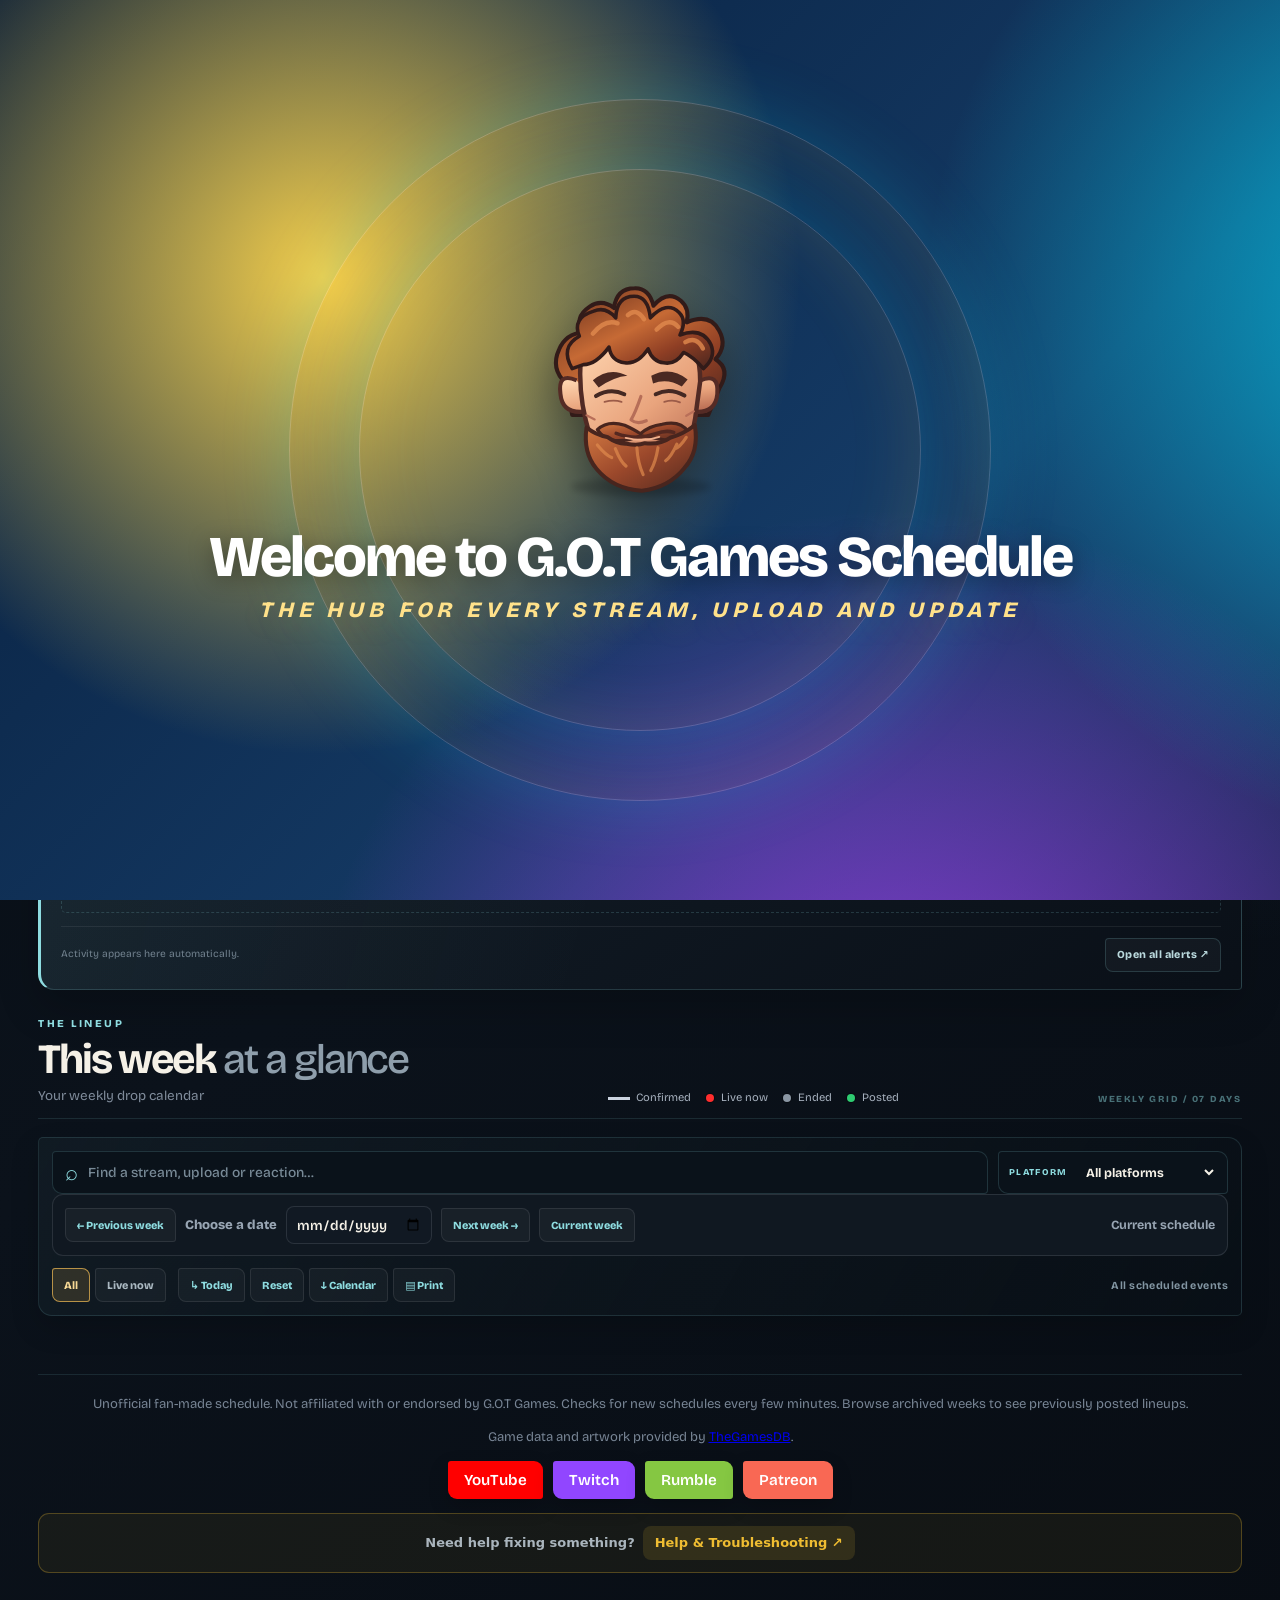
==== index.html @ ca27fdb5 "Prioritize anime posters in current and archived schedules" ====
<!DOCTYPE html>
<html lang="en">
<head>
<meta charset="utf-8">
<meta name="viewport" content="width=device-width, initial-scale=1">
<script>
try {
  if (!localStorage.getItem("gotWelcomeIntroSeenV1")) {
    document.documentElement.classList.add("got-intro-pending");
    localStorage.setItem("gotWelcomeIntroSeenV1", "1");
  }
} catch (e) {}
</script>
<title>G.O.T Games Schedule (Unofficial Fan Site)</title>
<link rel="icon" type="image/png" href="favicon.png">
<link rel="preconnect" href="https://fonts.googleapis.com">
<link rel="preconnect" href="https://fonts.gstatic.com" crossorigin>
<link href="https://fonts.googleapis.com/css2?family=Bricolage+Grotesque:opsz,wght@12..96,400;12..96,600;12..96,800&display=swap" rel="stylesheet">

<script src="https://cdn.jsdelivr.net/npm/@supabase/supabase-js@2"></script>

<style>
:root{
  color-scheme:light dark;
  --bg:#eef1f4; --card:#ffffff; --ink:#16212c; --mute:#5d6b79; --line:#d3dae1;
  --accent:#e5b82a;
  --today:#16212c; --today-ink:#ffffff;
  --yt:#ff0000; --ytl:#c2255c; --tw:#9146ff; --x:#16212c; --th:#7a8794; --ot:#2f9e8f;
  --rb:#85c742;
  --shadow:0 12px 28px rgba(16, 22, 28, 0.08);
  --font:"Bricolage Grotesque",system-ui,-apple-system,"Segoe UI",Roboto,sans-serif;
}
@media (prefers-color-scheme:dark){
  :root{--bg:#10161c; --card:#19222b; --ink:#e9eef3; --mute:#98a6b3; --line:#2b3743;
    --today:#e9eef3; --today-ink:#10161c; --x:#e9eef3; --th:#98a6b3; --shadow:0 14px 32px rgba(0,0,0,0.22);}
}
*{box-sizing:border-box}
[hidden]{display:none !important}
body{margin:0;background:var(--bg);color:var(--ink);font-family:var(--font);line-height:1.45}
.wrap{max-width:1200px;margin:0 auto;padding:20px 16px 48px}

/* Header */
.hero{
  position:relative;overflow:hidden;
  padding:18px 18px 16px;margin:0 0 18px;border-radius:16px;
  background:radial-gradient(120% 140% at 0% 0%, color-mix(in srgb, var(--accent) 22%, transparent), transparent 60%), var(--card);
  border:1px solid var(--line);border-top:4px solid var(--accent);box-shadow:var(--shadow);
}
.hero::before{
  content:"";position:absolute;inset:-30% 40% auto -10%;
  height:180%;background:radial-gradient(circle, color-mix(in srgb, var(--accent) 13%, transparent) 0%, transparent 62%);
  pointer-events:none;
}
.hero-top{display:flex;justify-content:space-between;align-items:flex-start;gap:14px;flex-wrap:wrap;position:relative;z-index:1}
.hero-heading{min-width:0;flex:1}
h1{font-size:clamp(1.9rem,6vw,3rem);line-height:1.05;margin:0 0 6px;font-weight:800;letter-spacing:-.02em;text-shadow:0 1px 0 rgba(0,0,0,.08)}
.sub{color:var(--mute);margin:0}
.meta{display:flex;flex-wrap:wrap;gap:6px 18px;margin:14px 0 0;color:var(--mute);font-size:.9rem;position:relative;z-index:1}
.controls{display:flex;flex-wrap:wrap;align-items:center;gap:10px;margin:14px 0 0;position:relative;z-index:1}
.controls label{font-weight:600;font-size:.9rem}
.controls select{font:inherit;padding:6px 10px;border-radius:8px;border:1px solid var(--line);background:var(--card);color:var(--ink);max-width:100%;box-shadow:inset 0 0 0 1px rgba(0,0,0,.02);transition:transform .18s ease,border-color .18s ease,box-shadow .18s ease;}
.controls select:hover{transform:translateY(-1px);border-color:var(--accent)}
.controls select:focus{outline:none;border-color:var(--accent)}

/* Main navigation */
.main-nav{
  display:grid;
  grid-template-columns:repeat(3,minmax(0,1fr));
  gap:10px;
  margin-top:18px;
  padding:5px;
  border:1px solid var(--line);
  border-radius:14px;
  background:color-mix(in srgb, var(--bg) 72%, var(--card));
  position:relative;z-index:1;
}
.main-nav a{
  display:flex;
  justify-content:center;
  align-items:center;
  min-height:46px;
  padding:11px 12px;
  border:1px solid transparent;
  border-radius:10px;
  background:transparent;
  color:var(--ink);
  text-decoration:none;
  font-weight:800;
  font-size:.95rem;
  transition:background .2s ease,border-color .2s ease,transform .18s ease,box-shadow .18s ease;
}
.main-nav a:hover{
  border-color:var(--accent);
  background:var(--card);
  transform:translateY(-1px);
  box-shadow:0 8px 16px rgba(22,33,44,.08);
}
.main-nav a.active{
  background:var(--accent);
  border-color:var(--accent);
  color:#16212c;
  box-shadow:0 4px 12px color-mix(in srgb, var(--accent) 25%, transparent), inset 0 0 0 1px rgba(22,33,44,.08);
}
.main-nav a:focus-visible{
  outline:3px solid color-mix(in srgb, var(--accent) 65%, transparent);
  outline-offset:2px;
}
@media(max-width:420px){
  .main-nav{gap:6px}
  .main-nav a{font-size:.85rem;padding:10px 4px}
}

/* Account button */
.account-area{display:flex;align-items:center;gap:8px;position:relative;z-index:1}
.account-button{
  display:flex;align-items:center;gap:9px;padding:8px 13px;
  border:1px solid var(--line);border-radius:999px;background:var(--card);
  color:var(--ink);font:600 .9rem var(--font);cursor:pointer;
  transition:transform .18s ease,border-color .18s ease,box-shadow .18s ease;
}
.account-button:hover{border-color:var(--accent);transform:translateY(-2px) scale(1.02);box-shadow:0 8px 16px rgba(22,33,44,.08)}
.account-avatar{
  width:27px;height:27px;border-radius:50%;object-fit:cover;
  background:var(--line);display:none;
}
.account-avatar.visible{display:block}

/* Login modal */
.modal-backdrop{
  position:fixed;inset:0;background:rgba(0,0,0,.65);
  display:flex;align-items:center;justify-content:center;
  padding:16px;z-index:1000;
}
.auth-modal{
  width:min(100%,420px);background:var(--card);color:var(--ink);
  border:1px solid var(--line);border-radius:16px;padding:22px;
  box-shadow:0 18px 60px rgba(0,0,0,.3);
}
.auth-heading{display:flex;justify-content:space-between;align-items:center;gap:12px}
.auth-heading h2{margin:0;font-size:1.4rem}
.close-modal{
  border:0;background:transparent;color:var(--mute);
  font-size:1.5rem;cursor:pointer;padding:2px 8px;
}
.auth-tabs{display:flex;gap:8px;margin:18px 0}
.auth-tab{
  flex:1;padding:9px;border:1px solid var(--line);border-radius:9px;
  background:transparent;color:var(--ink);font:600 .95rem var(--font);cursor:pointer;
  transition:transform .18s ease, border-color .18s ease, box-shadow .18s ease;
}
.auth-tab:hover{border-color:var(--accent);transform:translateY(-1px) scale(1.01)}
.auth-tab.active{background:var(--today);color:var(--today-ink);border-color:var(--today)}
.auth-form label{display:block;font-size:.9rem;font-weight:600;margin:12px 0 5px}
.auth-form input{
  width:100%;padding:11px 12px;border:1px solid var(--line);
  border-radius:9px;background:var(--bg);color:var(--ink);
  font:inherit;outline:none;
}
.auth-form input:focus{border-color:var(--accent)}
.auth-submit{
  width:100%;padding:11px;margin-top:18px;border:0;border-radius:9px;
  background:var(--accent);color:#16212c;font:800 1rem var(--font);cursor:pointer;
  transition:transform .18s ease, box-shadow .18s ease, opacity .18s ease;
}
.auth-submit:hover{transform:translateY(-1px) scale(1.01);box-shadow:0 8px 16px rgba(229,184,42,.18)}
.auth-submit:disabled{opacity:.6;cursor:wait}
.auth-message{font-size:.9rem;margin:12px 0 0;min-height:1.3em;color:var(--mute)}
.auth-message.error{color:#e05252}
.auth-message.success{color:#269b65}
.auth-note{font-size:.82rem;color:var(--mute);margin:12px 0 0}
.account-menu{
  position:absolute;right:16px;top:85px;z-index:50;
  min-width:180px;background:var(--card);border:1px solid var(--line);
  border-radius:12px;padding:8px;box-shadow:0 8px 24px rgba(0,0,0,.18);
}
.account-menu button{
  display:block;width:100%;text-align:left;padding:10px;border:0;
  border-radius:7px;background:transparent;color:var(--ink);
  font:600 .9rem var(--font);cursor:pointer;
  transition:transform .18s ease, background .18s ease;
}
.account-menu button:hover{background:var(--bg);transform:translateX(2px) scale(1.01)}

/* Next up */
.next{
  display:grid;grid-template-columns:minmax(0,1fr) auto;gap:14px;align-items:center;
  margin:0 0 22px;padding:16px 18px;background:var(--today);color:var(--today-ink);
  border-radius:14px;border-left:6px solid var(--accent);box-shadow:0 10px 22px rgba(22,33,44,.08);
  transition:transform .18s ease, box-shadow .18s ease;
}
.next:hover{transform:translateY(-2px) scale(1.01);box-shadow:0 12px 24px rgba(22,33,44,.14)}
.next b{display:block;font-size:1.35rem;font-weight:800;line-height:1.15}
.next span{opacity:.8;font-size:.95rem;display:block}
.next .poster{width:96px;aspect-ratio:2/3;object-fit:contain;border-radius:8px;background:rgba(0,0,0,.25)}

/* Legend */
.legend{display:flex;gap:16px;flex-wrap:wrap;font-size:.85rem;color:var(--mute);margin:0 0 14px}
.sw{display:inline-block;width:22px;height:0;border-top:3px solid var(--ink);vertical-align:middle;margin-right:6px}
.sw.p{border-top-style:dashed}

/* Week grid */
.week{
  display:grid;
  gap:12px;
  grid-template-columns:repeat(auto-fit,minmax(15.5rem,1fr));
  align-items:start;
}
.day{
  background:var(--card);border:1px solid var(--line);border-radius:12px;padding:12px;min-height:7rem;
  box-shadow:0 8px 18px rgba(22,33,44,.02);transition:transform .18s ease, box-shadow .18s ease;
  animation:fadeUp .45s ease both;animation-delay:calc(var(--i,0) * 60ms);
}
.day:hover{transform:translateY(-2px) scale(1.015);box-shadow:0 12px 22px -12px rgba(0,0,0,.2)}
.day.today{border:2px solid var(--accent)}
.day h2{margin:0 0 10px;font-size:1.05rem;font-weight:800;display:flex;justify-content:space-between;align-items:baseline}
.day h2 small{font-weight:400;color:var(--mute);font-size:.85rem}
.day.today h2 small::after{content:" · today";color:var(--accent);font-weight:600}
.none{color:var(--mute);font-size:.9rem;margin:0}

/* Events */
.ev{
  display:grid;grid-template-columns:44px minmax(0,1fr);gap:10px;
  border-left:4px solid var(--c,var(--mute));padding:6px 0 6px 10px;margin:0 0 10px;
  border-radius:0 8px 8px 0;transition:background .2s ease, box-shadow .2s ease, transform .18s ease;
}
.ev:hover{transform:translateY(-1px) scale(1.01)}
.ev.predicted{border-left-style:dashed;opacity:.78}
.ev.past{opacity:.5}
.ev.live{
  background:color-mix(in srgb, var(--c) 14%, transparent);
  box-shadow:0 0 18px -4px color-mix(in srgb, var(--c) 60%, transparent);
}
.thumb{width:44px;aspect-ratio:2/3;object-fit:contain;border-radius:4px;background:color-mix(in srgb, var(--c) 18%, transparent)}
.thumb.empty{display:block}
.ev .t{font-weight:600;font-size:.95rem}
.ev .n{font-weight:400;display:block;margin:1px 0}
.ev .k{font-size:.8rem;color:var(--mute)}
.ev a{color:inherit;text-underline-offset:3px}
.patreon-check{margin-top:4px;font-size:.74rem;font-weight:700;line-height:1.45}
.patreon-check.verified{color:#2ecc71}
.patreon-check.partial{color:#f5a623}
.patreon-check.pending{color:var(--mute)}
.patreon-check a{color:inherit;text-decoration:underline;text-underline-offset:2px}

/* Status dots */
.dot{display:inline-block;width:9px;height:9px;border-radius:50%;margin-right:7px;
  vertical-align:middle;background:#fff;box-shadow:0 0 0 1px rgba(0,0,0,.35)}
.dot.sm{width:8px;height:8px}
.dot.live{background:#ff2d2d;animation:pulse 1.6s ease-out infinite}
.dot.posted{background:#2ecc71}
.dot.delayed{background:#f5a623}
.dot.ended{background:#8a96a3}
@keyframes pulse{
  0%{box-shadow:0 0 0 0 rgba(255,45,45,.7)}
  70%{box-shadow:0 0 0 8px rgba(255,45,45,0)}
  100%{box-shadow:0 0 0 0 rgba(255,45,45,0)}
}
@keyframes fadeUp{
  from{opacity:0;transform:translateY(8px)}
  to{opacity:1;transform:none}
}
@media (prefers-reduced-motion:reduce){
  .dot.live{animation:none}
  .day{animation:none}
  .day:hover{transform:none}
}

/* Notes and footer */
.notes{margin-top:28px;background:var(--card);border:1px solid var(--line);border-radius:12px;padding:14px 16px;box-shadow:0 8px 18px rgba(22,33,44,.02)}
.notes h2{margin:0 0 8px;font-size:1.1rem}
.notes p{margin:0 0 8px;white-space:pre-line}
.notes p:last-child{margin-bottom:0}
footer.site-foot{margin-top:32px;text-align:center;color:var(--mute);font-size:.82rem}
footer.site-foot p{margin:0 0 14px}
.links{display:flex;flex-wrap:wrap;justify-content:center;gap:10px}
.links a{padding:8px 16px;border-radius:999px;font-weight:600;text-decoration:none;color:#fff;font-size:.95rem;transition:transform .18s ease, opacity .18s ease}
.links a:hover{opacity:.85;transform:translateY(-2px) scale(1.03)}
.links .yt{background:var(--yt)}
.links .tw{background:var(--tw)}
.links .rb{background:var(--rb)}
.links .patreon{background:#f96854}

/* Final visual polish */
.day.today{
  box-shadow:0 8px 22px color-mix(in srgb, var(--accent) 12%, transparent);
}

.day.today h2 small::after{
  content:"TODAY";
  display:inline-flex;
  align-items:center;
  margin-left:7px;
  padding:3px 7px;
  border:1px solid color-mix(in srgb, var(--accent) 42%, transparent);
  border-radius:999px;
  background:color-mix(in srgb, var(--accent) 14%, var(--card));
  color:var(--ink);
  font-size:.62rem;
  font-weight:800;
  letter-spacing:.08em;
  line-height:1;
  vertical-align:middle;
}

.main-nav a:hover,
.account-button:hover{
  transform:translateY(-2px);
  box-shadow:0 10px 20px color-mix(in srgb, var(--ink) 12%, transparent);
}

.day:hover{
  border-color:color-mix(in srgb, var(--accent) 55%, var(--line));
  transform:translateY(-3px);
  box-shadow:0 14px 26px color-mix(in srgb, var(--ink) 13%, transparent);
}

@media (prefers-color-scheme:dark){
  .hero{
    background:
      radial-gradient(90% 120% at 0% 0%, color-mix(in srgb, var(--accent) 16%, transparent), transparent 68%),
      var(--card);
  }
}

@media (prefers-reduced-motion:reduce){
  .main-nav a,
  .account-button,
  .day,
  .next,
  .links a,
  .controls select{
    transition:none;
  }
  .main-nav a:hover,
  .account-button:hover,
  .day:hover,
  .next:hover,
  .links a:hover,
  .controls select:hover{
    transform:none;
  }
}

@media (max-width:520px){
  .next{grid-template-columns:minmax(0,1fr)}
  .next .poster{width:72px}
}

    /* Shared navigation: keep page-switching buttons consistent everywhere. */
    .main-nav,
    .site-nav {
      display: flex !important;
      align-items: center !important;
      justify-content: stretch !important;
      flex-wrap: wrap !important;
      gap: 7px !important;
      width: 100%;
      padding: 5px !important;
      border: 1px solid #39362f !important;
      border-radius: 13px !important;
      background: #1b1a17 !important;
      box-sizing: border-box;
    }

    .main-nav a,
    .site-nav a {
      display: flex !important;
      flex: 1 1 110px !important;
      align-items: center !important;
      justify-content: center !important;
      min-height: 42px !important;
      padding: 10px 14px !important;
      border: 1px solid transparent !important;
      border-radius: 9px !important;
      background: transparent !important;
      color: #e9e4d8 !important;
      text-align: center !important;
      text-decoration: none !important;
      font-family: inherit !important;
      font-size: 13px !important;
      font-weight: 800 !important;
      line-height: 1.2 !important;
      transition: background .18s ease, border-color .18s ease, color .18s ease, transform .18s ease !important;
      box-sizing: border-box;
    }

    .main-nav a:hover,
    .site-nav a:hover {
      border-color: #c99d35 !important;
      background: #29251c !important;
      color: #f5c957 !important;
      transform: translateY(-1px);
    }

    .main-nav a.active,
    .site-nav a.active {
      border-color: #e8b83f !important;
      background: #e8b83f !important;
      color: #211a0b !important;
      box-shadow: 0 4px 12px rgba(232,184,63,.18) !important;
    }

    .main-nav a:focus-visible,
    .site-nav a:focus-visible {
      outline: 3px solid rgba(232,184,63,.55) !important;
      outline-offset: 2px;
    }

    @media (max-width: 560px) {
      .main-nav,
      .site-nav {
        gap: 5px !important;
      }

      .main-nav a,
      .site-nav a {
        flex-basis: 105px !important;
        min-height: 40px !important;
        padding: 9px 8px !important;
        font-size: 12px !important;
      }
    }


    /* Shared navigation theme: charcoal surfaces with matching gold accents */
    nav[aria-label="Main navigation"] {
      display: flex !important;
      align-items: center;
      justify-content: stretch;
      gap: 7px !important;
      width: 100%;
      padding: 5px !important;
      border: 1px solid rgba(245,235,206,.13) !important;
      border-radius: 13px !important;
      background: #191916 !important;
      box-sizing: border-box;
    }
    nav[aria-label="Main navigation"] a {
      display: flex;
      flex: 1 1 0;
      align-items: center;
      justify-content: center;
      min-width: 0;
      min-height: 44px;
      padding: 9px 12px !important;
      border: 1px solid transparent !important;
      border-radius: 9px !important;
      background: #22211c !important;
      color: #c4beaf !important;
      font-size: 14px;
      font-weight: 700;
      line-height: 1.2;
      text-align: center;
      text-decoration: none;
      transition: background .2s ease, border-color .2s ease, color .2s ease, transform .2s ease;
    }
    nav[aria-label="Main navigation"] a:hover {
      border-color: rgba(239,189,50,.65) !important;
      background: #2b2922 !important;
      color: #fff3cf !important;
      transform: translateY(-1px);
    }
    nav[aria-label="Main navigation"] a.active,
    nav[aria-label="Main navigation"] a[aria-current="page"] {
      border-color: #efbd32 !important;
      background: #efbd32 !important;
      color: #211a0b !important;
      box-shadow: 0 4px 12px rgba(239,189,50,.18);
    }
    nav[aria-label="Main navigation"] a:focus-visible {
      outline: 3px solid rgba(239,189,50,.7);
      outline-offset: 2px;
    }
    @media (max-width: 520px) {
      nav[aria-label="Main navigation"] { gap: 4px !important; }
      nav[aria-label="Main navigation"] a {
        min-height: 42px;
        padding: 8px 4px !important;
        font-size: 12px;
      }
    }


    /* Schedule health and overview — added without changing the existing schedule renderer. */
    .schedule-status-bar{display:flex;align-items:center;justify-content:space-between;gap:10px;flex-wrap:wrap;margin-top:12px;padding:10px 12px;border:1px solid var(--line);border-radius:11px;background:color-mix(in srgb,var(--card) 88%,var(--bg));color:var(--mute);font-size:.84rem}
    .schedule-status-main{display:flex;align-items:center;gap:9px;min-width:0;flex:1}
    .schedule-status-led{width:9px;height:9px;flex:0 0 9px;border-radius:50%;background:#9aa4ae}
    .schedule-status-bar [data-state="ready"] .schedule-status-led{background:#2db879;box-shadow:0 0 0 4px rgba(45,184,121,.12)}
    .schedule-status-bar [data-state="warning"] .schedule-status-led{background:#e2a72e;box-shadow:0 0 0 4px rgba(226,167,46,.12)}
    .schedule-status-bar [data-state="error"] .schedule-status-led{background:#df6262;box-shadow:0 0 0 4px rgba(223,98,98,.12)}
    .schedule-status-bar [data-state="loading"] .schedule-status-led{animation:statusPulse 1.2s ease-in-out infinite}
    @keyframes statusPulse{50%{opacity:.35;transform:scale(.8)}}
    .schedule-status-text{color:var(--ink);font-weight:800}
    .schedule-checked{font-size:.78rem}
    .refresh-schedule{border:1px solid var(--line);border-radius:8px;background:var(--card);color:var(--ink);padding:7px 11px;font:700 .82rem var(--font);cursor:pointer;transition:border-color .18s ease,transform .18s ease,opacity .18s ease}
    .refresh-schedule:hover{border-color:var(--accent);transform:translateY(-1px)}
    .refresh-schedule:disabled{opacity:.55;cursor:wait;transform:none}
    .week-overview{display:grid;grid-template-columns:repeat(2,minmax(0,1fr));gap:10px;margin:0 0 16px}
    .overview-card{min-width:0;padding:13px 15px;background:var(--card);border:1px solid var(--line);border-radius:12px;box-shadow:var(--shadow)}
    .overview-card span{display:block;color:var(--mute);font-size:.76rem;font-weight:700;letter-spacing:.04em;text-transform:uppercase}
    .overview-card strong{display:block;margin-top:3px;color:var(--ink);font-size:1.45rem;line-height:1.15;font-weight:800}
    .overview-card small{display:block;margin-top:3px;color:var(--mute);font-size:.78rem}
    @media(max-width:620px){.week-overview{gap:7px}.overview-card{padding:11px 9px}.overview-card strong{font-size:1.2rem}.overview-card span{font-size:.66rem}.overview-card small{font-size:.7rem}.schedule-status-bar{align-items:flex-start}.schedule-status-main{flex-basis:100%}.refresh-schedule{margin-left:auto}}
    @media(prefers-reduced-motion:reduce){.schedule-status-bar [data-state="loading"] .schedule-status-led{animation:none}.refresh-schedule{transition:none}.refresh-schedule:hover{transform:none}}

/* ===== G.O.T main-page visual revamp ===== */
:root{
 --bg:#090b10;--card:#11151d;--ink:#f5f3ee;--mute:#9ba4b2;--line:rgba(255,255,255,.09);
 --accent:#f0bd45;--today:#171d27;--today-ink:#fff;--shadow:0 18px 50px rgba(0,0,0,.28);
 --font:"Bricolage Grotesque",system-ui,-apple-system,"Segoe UI",Roboto,sans-serif;
}
body{
 background:
  radial-gradient(ellipse at 12% 0%,rgba(202,151,43,.13),transparent 32rem),
  radial-gradient(ellipse at 95% 20%,rgba(61,92,145,.12),transparent 30rem),
  #090b10;
 color:var(--ink);
}
body::before{
 content:"";position:fixed;inset:0;pointer-events:none;z-index:-1;opacity:.17;
 background-image:linear-gradient(rgba(255,255,255,.025) 1px,transparent 1px),linear-gradient(90deg,rgba(255,255,255,.025) 1px,transparent 1px);
 background-size:48px 48px;
 mask-image:linear-gradient(to bottom,black,transparent 82%);
}
.wrap{max-width:1440px;padding:28px clamp(14px,3vw,38px) 58px}
.hero{
 isolation:isolate;min-height:270px;padding:30px clamp(18px,4vw,46px) 22px;margin-bottom:25px;
 border:1px solid rgba(240,189,69,.22);border-top:1px solid rgba(240,189,69,.55);
 border-radius:24px;box-shadow:0 26px 80px rgba(0,0,0,.38);
 background:
  radial-gradient(ellipse at 78% 28%,rgba(240,189,69,.17),transparent 27rem),
  radial-gradient(ellipse at 100% 100%,rgba(73,100,149,.18),transparent 34rem),
  linear-gradient(115deg,#171a20 0%,#10141b 56%,#141820 100%);
}
.hero::before{
 inset:auto -5% -68% 40%;height:120%;opacity:.65;
 background:radial-gradient(ellipse,rgba(240,189,69,.15),transparent 66%);
}
.hero::after{
 content:"";position:absolute;right:16%;top:-50%;width:360px;height:360px;border:1px solid rgba(240,189,69,.12);border-radius:50%;box-shadow:0 0 0 32px rgba(240,189,69,.025),0 0 0 68px rgba(240,189,69,.02);z-index:-1;
}
.hero-top{align-items:center;min-height:135px}
.hero-heading{max-width:720px}
.hero-kicker,.section-kicker{
 display:flex;align-items:center;gap:9px;color:#f0bd45;font-size:.72rem;font-weight:900;letter-spacing:.2em;
}
.kicker-dot{width:7px;height:7px;border-radius:50%;background:#f0bd45;box-shadow:0 0 14px #f0bd45}
h1{font-size:clamp(2.5rem,7vw,5.2rem);letter-spacing:-.065em;line-height:.98;margin:12px 0 12px;text-shadow:none}
h1 span{color:#f0bd45}
.sub{max-width:560px;color:#b5bdc9;font-size:clamp(.95rem,1.5vw,1.12rem);line-height:1.55}
.hero-tags{display:flex;flex-wrap:wrap;gap:8px;margin-top:20px}
.hero-tags span{padding:6px 10px;border:1px solid rgba(255,255,255,.11);border-radius:999px;background:rgba(255,255,255,.045);color:#c4cbd4;font-size:.64rem;font-weight:800;letter-spacing:.1em}
.hero-stamp{
 display:flex;flex-direction:column;align-items:center;justify-content:center;gap:2px;
 width:164px;height:164px;flex:0 0 164px;margin:0 8% 0 12px;
 border:1px solid rgba(240,189,69,.25);border-radius:50%;
 background:radial-gradient(circle,rgba(240,189,69,.12),rgba(10,13,18,.18) 68%);
 box-shadow:0 0 0 10px rgba(240,189,69,.025),0 0 55px rgba(240,189,69,.09);
 transform:rotate(8deg);
}
.stamp-ring{display:grid;place-items:center;width:72px;height:72px;border:2px solid #f0bd45;border-radius:50%;color:#f0bd45;font-size:1.08rem;font-weight:1000;letter-spacing:-.06em}
.hero-stamp strong{color:#fff;font-size:1.12rem;letter-spacing:.28em;margin-left:.28em}
.hero-stamp small{color:#a8afba;font-size:.52rem;font-weight:900;letter-spacing:.18em}
.account-area{align-self:flex-start}
.account-button{padding:9px 14px;border-color:rgba(255,255,255,.15);background:rgba(9,11,16,.55);color:#f4f1e9;backdrop-filter:blur(12px)}
.account-button:hover{border-color:#f0bd45;box-shadow:0 8px 24px rgba(0,0,0,.25)}
.main-nav,.site-nav,nav[aria-label="Main navigation"]{
 gap:8px!important;padding:6px!important;border:1px solid rgba(255,255,255,.09)!important;border-radius:15px!important;
 background:rgba(7,9,13,.72)!important;box-shadow:0 12px 30px rgba(0,0,0,.18);backdrop-filter:blur(14px);
}
.main-nav a,nav[aria-label="Main navigation"] a{
 flex:1 1 0!important;min-height:46px!important;border-radius:10px!important;background:transparent!important;
 color:#aeb7c4!important;font-size:.87rem!important;letter-spacing:.015em;
}
.main-nav a:hover,nav[aria-label="Main navigation"] a:hover{background:rgba(255,255,255,.07)!important;color:#fff!important;border-color:rgba(240,189,69,.35)!important}
.main-nav a.active,nav[aria-label="Main navigation"] a.active,nav[aria-label="Main navigation"] a[aria-current="page"]{
 background:linear-gradient(135deg,#f6d47d,#e5ad32)!important;color:#17130b!important;border-color:#f0bd45!important;box-shadow:0 6px 20px rgba(240,189,69,.18)!important;
}
.meta{gap:8px 20px;margin-top:17px;color:#a5afbc;font-size:.82rem}
.controls{margin-top:10px}
.controls label{color:#c2c9d3;font-size:.82rem}
.controls select{background:#10151d;color:#f4f1e9;border-color:rgba(255,255,255,.12);border-radius:10px;padding:8px 12px}
.schedule-status-bar{
 margin-top:14px;padding:10px 13px;border-radius:12px;border:1px solid rgba(255,255,255,.09);
 background:rgba(5,7,10,.38);color:#aeb8c5;backdrop-filter:blur(10px)
}
.schedule-status-text{color:#f1eee7}
.refresh-schedule{border-color:rgba(240,189,69,.32);background:rgba(240,189,69,.1);color:#f4d17b;border-radius:9px}
.refresh-schedule:hover{background:rgba(240,189,69,.18)}
.week-overview{gap:13px;margin:0 0 20px}
.overview-card{
 position:relative;overflow:hidden;padding:17px 19px;border-radius:16px;border:1px solid rgba(255,255,255,.085);
 background:linear-gradient(145deg,rgba(24,30,40,.98),rgba(15,19,26,.98));box-shadow:0 14px 34px rgba(0,0,0,.18)
}
.overview-card::after{content:"";position:absolute;width:110px;height:110px;right:-45px;top:-48px;border-radius:50%;background:rgba(240,189,69,.08);filter:blur(2px)}
.overview-card span{color:#9ca8b7;font-size:.68rem;letter-spacing:.15em}
.overview-card strong{font-size:1.9rem;color:#f5d17a;letter-spacing:-.04em}
.overview-card small{color:#8994a3}
.next{
 position:relative;overflow:hidden;min-height:120px;grid-template-columns:minmax(0,1fr) auto;gap:20px;
 margin:0 0 25px;padding:23px 26px;border:1px solid rgba(240,189,69,.27);border-left:4px solid #f0bd45;border-radius:18px;
 background:radial-gradient(ellipse at 85% 50%,rgba(240,189,69,.18),transparent 28rem),linear-gradient(110deg,#1c222c,#11161e);
 box-shadow:0 18px 42px rgba(0,0,0,.25)
}
.next b{font-size:clamp(1.25rem,3vw,1.8rem);letter-spacing:-.03em}
.next span{color:#aab4c2}
.next .poster{width:76px;max-height:112px;object-fit:cover;border:1px solid rgba(255,255,255,.13);box-shadow:0 10px 24px rgba(0,0,0,.3)}
.schedule-section{margin-top:26px}
.section-heading{display:flex;align-items:flex-end;justify-content:space-between;gap:18px;margin:0 0 15px}
.section-heading h2{margin:6px 0 2px;font-size:clamp(1.6rem,3.5vw,2.35rem);line-height:1.08;letter-spacing:-.05em}
.section-heading h2 span{color:#8995a4;font-weight:500}
.section-heading p{margin:5px 0 0;color:#7f8b9a;font-size:.84rem}
.legend{display:flex;gap:10px 15px;flex-wrap:wrap;justify-content:flex-end;margin:0;color:#a5afbc;font-size:.76rem}
.sw{border-color:#cbd3df}.sw.p{border-color:#f0bd45}
.week{grid-template-columns:repeat(3,minmax(0,1fr));gap:14px;align-items:stretch}
.day{
 min-height:190px;padding:16px;border-radius:17px;border:1px solid rgba(255,255,255,.085);
 background:linear-gradient(155deg,rgba(23,29,39,.98),rgba(14,18,25,.98));box-shadow:0 12px 30px rgba(0,0,0,.16);
 animation:fadeUp .38s ease both;
}
.day:hover{border-color:rgba(240,189,69,.32);transform:translateY(-3px);box-shadow:0 18px 36px rgba(0,0,0,.28)}
.day.today{border:1px solid rgba(240,189,69,.8);background:linear-gradient(155deg,rgba(54,43,24,.55),rgba(17,22,30,.98));box-shadow:0 0 0 1px rgba(240,189,69,.1),0 18px 38px rgba(0,0,0,.22)}
.day h2{padding-bottom:12px;margin-bottom:13px;border-bottom:1px solid rgba(255,255,255,.08);font-size:1.05rem}
.day h2 small{color:#a0aaba}
.day.today h2{color:#f4d17b}
.day.today h2 small::after{background:rgba(240,189,69,.14);border-color:rgba(240,189,69,.3);color:#f4d17b}
.none{padding:12px 0;color:#7f8b99;font-size:.83rem}
.ev{grid-template-columns:48px minmax(0,1fr);gap:11px;margin-bottom:12px;padding:8px 8px 8px 10px;border-left:2px solid var(--c,var(--mute));border-radius:0 10px 10px 0;background:rgba(255,255,255,.025)}
.ev:hover{transform:translateX(2px);background:rgba(255,255,255,.055)}
.ev.predicted{border-left-style:dashed;opacity:.78}
.ev.past{opacity:.48}
.ev.live{background:color-mix(in srgb,var(--c) 18%,#121720);box-shadow:inset 0 0 0 1px color-mix(in srgb,var(--c) 25%,transparent)}
.thumb{width:48px;border-radius:7px;object-fit:cover;background:#252b35}
.ev .t{font-size:.82rem;color:#f3f1eb}
.ev .n{font-size:.9rem;font-weight:800;line-height:1.25;margin:5px 0}
.ev .n a{text-decoration:none}
.ev .n a:hover{color:#f3cd70;text-decoration:underline}
.ev .k{font-size:.7rem;color:#8e9aaa;line-height:1.4}
.ev.cancelled{
  border:2px solid #ff4d5b;border-left:6px solid #ff2638;
  border-radius:10px;padding:10px;
  background:linear-gradient(110deg,rgba(255,38,56,.20),rgba(255,38,56,.07));
  box-shadow:0 0 18px rgba(255,38,56,.16);opacity:1;
}
.ev-cancelled-banner{
  display:block;width:fit-content;margin:7px 0 5px;padding:5px 10px;
  border-radius:6px;background:#ff2638;color:#fff;font-size:.78rem;
  font-weight:900;letter-spacing:.08em;text-transform:uppercase;
}
.ev-cancelled-note{margin:3px 0 2px;color:#ffd6d9;font-size:.78rem;font-weight:650;line-height:1.45}
.notes{border:1px solid rgba(255,255,255,.09);border-radius:16px;background:#141a23;box-shadow:0 14px 30px rgba(0,0,0,.18)}
footer.site-foot{color:#778494;margin-top:42px}
.links a{box-shadow:0 8px 20px rgba(0,0,0,.2)}
.account-menu{background:#151b24;border-color:rgba(255,255,255,.1)}
.auth-modal{background:#151b24;border-color:rgba(255,255,255,.1)}
.auth-form input{background:#0c1016;border-color:rgba(255,255,255,.12)}
@media(max-width:900px){
 .hero-stamp{width:128px;height:128px;flex-basis:128px;margin:0 4% 0 0}
 .week{grid-template-columns:repeat(2,minmax(0,1fr))}
 .section-heading{align-items:flex-start;flex-direction:column}
 .legend{justify-content:flex-start}
}
@media(max-width:600px){
 .wrap{padding:12px 11px 38px}
 .hero{padding:21px 15px 15px;border-radius:18px;min-height:0}
 .hero-top{align-items:flex-start;min-height:0}
 .hero-heading{flex-basis:100%}
 .hero-stamp{display:none}
 .account-area{position:absolute;right:14px;top:14px}
 .account-button{padding:7px 10px;font-size:.75rem}
 .hero-kicker{font-size:.62rem;padding-right:120px}
 h1{font-size:clamp(2.45rem,12vw,3.5rem);margin-top:15px}
 .sub{font-size:.91rem;max-width:95%;padding-right:0}
 .hero-tags{gap:6px;margin-top:15px}
 .hero-tags span{font-size:.55rem;padding:5px 7px}
 .main-nav,nav[aria-label="Main navigation"]{gap:4px!important}
 .main-nav a,nav[aria-label="Main navigation"] a{min-height:41px!important;padding:8px 4px!important;font-size:.72rem!important}
 .meta{font-size:.72rem;gap:5px 12px}
 .schedule-status-bar{gap:8px;padding:9px}
 .schedule-status-main{flex-basis:100%}
 .schedule-checked{font-size:.68rem}
 .refresh-schedule{margin-left:auto;font-size:.74rem;padding:6px 9px}
 .week-overview{gap:7px;margin-bottom:15px}
 .overview-card{padding:12px 10px;border-radius:12px}
 .overview-card strong{font-size:1.45rem}
 .overview-card span{font-size:.57rem;letter-spacing:.09em}
 .overview-card small{font-size:.64rem}
 .next{grid-template-columns:minmax(0,1fr);padding:18px;margin-bottom:19px}
 .next .poster{width:66px}
 .week{grid-template-columns:minmax(0,1fr);gap:10px}
 .day{min-height:0;padding:14px;border-radius:14px}
 .day h2{font-size:1rem}
 .ev{grid-template-columns:44px minmax(0,1fr);gap:9px}
 .thumb{width:44px}
 .section-heading h2{font-size:1.7rem}
 .legend{gap:8px 12px;font-size:.68rem}
}
@media(prefers-reduced-motion:reduce){
 .hero,.day,.ev,.overview-card,.main-nav a,.next{animation:none!important;transition:none!important}
 .day:hover,.ev:hover{transform:none!important}
}


/* ===== SIGNAL ROOM // bespoke schedule skin =====
   A broadcast-rundown identity layered over the existing page.
   Presentation only: schedule, auth, time-zone and data logic stay untouched. */
:root{
  --ink:#f5f1e7;
  --mute:#98a5b3;
  --line:rgba(219,230,239,.12);
  --accent:#f2bd55;
  --signal-cyan:#8edce0;
  --signal-red:#ff7868;
  --card:#111923;
  --bg:#080e15;
  --shadow:0 22px 55px rgba(0,0,0,.32);
}
html{scroll-behavior:smooth;scroll-padding-top:18px}
body{
  background:
    radial-gradient(ellipse at 8% 4%,rgba(242,189,85,.13),transparent 31rem),
    radial-gradient(ellipse at 94% 22%,rgba(75,153,175,.13),transparent 35rem),
    linear-gradient(145deg,#080e15 0%,#0b121b 48%,#080d14 100%);
}
body::before{
  opacity:.22;
  background-image:
    linear-gradient(rgba(151,203,214,.055) 1px,transparent 1px),
    linear-gradient(90deg,rgba(151,203,214,.055) 1px,transparent 1px),
    radial-gradient(rgba(255,255,255,.16) .55px,transparent .7px);
  background-size:42px 42px,42px 42px,5px 5px;
  mask-image:linear-gradient(to bottom,black 0%,rgba(0,0,0,.6) 48%,transparent 92%);
}
.wrap{max-width:1500px}

/* A deliberately asymmetric broadcast masthead. */
.hero{
  min-height:300px;
  padding:clamp(24px,3vw,42px) clamp(18px,4vw,52px) 20px;
  border-radius:7px 30px 7px 30px;
  border:1px solid rgba(242,189,85,.3);
  border-left:4px solid var(--accent);
  background:
    linear-gradient(115deg,transparent 0 61%,rgba(142,220,224,.045) 61.1% 61.4%,transparent 61.5%),
    repeating-linear-gradient(135deg,rgba(255,255,255,.018) 0 1px,transparent 1px 12px),
    radial-gradient(ellipse at 82% 25%,rgba(242,189,85,.16),transparent 24rem),
    radial-gradient(ellipse at 95% 95%,rgba(62,139,164,.18),transparent 27rem),
    linear-gradient(125deg,#18222c 0%,#101923 55%,#111922 100%);
  box-shadow:0 30px 90px rgba(0,0,0,.36),inset 0 1px rgba(255,255,255,.08);
}
.hero::before{
  inset:auto auto -100px 32%;
  width:520px;height:260px;
  opacity:.6;
  background:repeating-radial-gradient(ellipse at center,rgba(142,220,224,.13) 0 1px,transparent 1px 15px);
  transform:rotate(-13deg);
}
.hero::after{
  content:"TRANSMISSION  /  WEEKLY RUNDOWN";
  position:absolute;z-index:-1;
  top:36px;right:25px;
  width:240px;height:240px;
  display:grid;place-items:center;
  border:1px solid rgba(142,220,224,.16);
  border-radius:50%;
  color:rgba(142,220,224,.13);
  font-size:.57rem;font-weight:900;letter-spacing:.24em;
  text-align:center;
  background:
    radial-gradient(circle,transparent 40%,rgba(142,220,224,.05) 41% 42%,transparent 43% 57%,rgba(242,189,85,.08) 58% 59%,transparent 60%),
    repeating-conic-gradient(from 2deg,rgba(142,220,224,.07) 0 1deg,transparent 1deg 8deg);
  box-shadow:0 0 0 18px rgba(142,220,224,.018),0 0 0 38px rgba(142,220,224,.012);
}
.hero-top{min-height:160px;align-items:center}
.hero-heading{max-width:760px}
.hero-kicker{
  color:var(--signal-cyan);
  font-size:.68rem;letter-spacing:.24em;
}
.hero-kicker::before{
  content:"[ 001 ]";
  color:var(--accent);
  padding:5px 7px;
  border:1px solid rgba(242,189,85,.35);
  border-radius:3px;
  letter-spacing:.12em;
}
.kicker-dot{background:var(--signal-red);box-shadow:0 0 12px rgba(255,120,104,.85)}
h1{
  max-width:760px;
  font-size:clamp(2.8rem,7.5vw,6rem);
  letter-spacing:-.075em;
  line-height:.9;
  margin:18px 0 15px;
}
h1 span{
  color:var(--accent);
  font-style:italic;
  text-shadow:0 8px 32px rgba(242,189,85,.17);
}
.sub{max-width:600px;color:#b3c0ca;font-size:clamp(.95rem,1.35vw,1.1rem)}
.hero-tags{gap:7px}
.hero-tags span{
  border-radius:3px;
  border-color:rgba(142,220,224,.2);
  background:rgba(142,220,224,.055);
  color:#c6d8dc;
  letter-spacing:.13em;
}
.hero-tags span:nth-child(2){border-color:rgba(255,120,104,.24);color:#ffb0a5}
.hero-stamp{
  width:172px;height:172px;flex-basis:172px;
  margin:0 8% 0 0;
  border-radius:13px 3px 13px 3px;
  border:1px solid rgba(242,189,85,.42);
  transform:rotate(7deg);
  background:
    repeating-linear-gradient(135deg,rgba(242,189,85,.07) 0 2px,transparent 2px 8px),
    linear-gradient(145deg,rgba(21,33,44,.96),rgba(8,14,21,.94));
  box-shadow:0 18px 42px rgba(0,0,0,.36),inset 0 0 0 5px rgba(242,189,85,.035);
}
.hero-stamp::before{
  content:"OFFICIAL FAN GUIDE";
  position:absolute;top:11px;left:0;right:0;
  color:rgba(242,189,85,.72);
  font-size:.46rem;font-weight:900;letter-spacing:.2em;text-align:center;
}
.stamp-ring{
  width:76px;height:76px;
  border-radius:17px 3px 17px 3px;
  color:var(--signal-cyan);
  border:2px solid var(--signal-cyan);
  box-shadow:0 0 22px rgba(142,220,224,.13),inset 0 0 20px rgba(142,220,224,.08);
  transform:rotate(-8deg);
}
.hero-stamp strong{font-size:1.18rem;letter-spacing:.34em}
.hero-stamp small{color:var(--signal-cyan)}

/* Navigation becomes a four-stop broadcast selector. */
.main-nav,.site-nav,nav[aria-label="Main navigation"]{
  border-radius:5px 13px 5px 13px!important;
  border-color:rgba(142,220,224,.17)!important;
  background:rgba(5,10,16,.78)!important;
  box-shadow:0 14px 35px rgba(0,0,0,.22),inset 0 1px rgba(255,255,255,.04);
}
.main-nav a,nav[aria-label="Main navigation"] a{
  position:relative;
  min-height:49px!important;
  border-radius:3px 9px 3px 9px!important;
  color:#a9b8c2!important;
  letter-spacing:.035em;
}
.main-nav a::before,nav[aria-label="Main navigation"] a::before{
  display:block;
  margin-right:8px;
  color:var(--signal-cyan);
  font-size:.63rem;
  font-weight:900;
  letter-spacing:.08em;
}
.main-nav a:nth-child(1)::before,nav[aria-label="Main navigation"] a:nth-child(1)::before{content:"01"}
.main-nav a:nth-child(2)::before,nav[aria-label="Main navigation"] a:nth-child(2)::before{content:"02"}
.main-nav a:nth-child(3)::before,nav[aria-label="Main navigation"] a:nth-child(3)::before{content:"03"}
.main-nav a:nth-child(4)::before,nav[aria-label="Main navigation"] a:nth-child(4)::before{content:"04"}
.main-nav a.active::before,nav[aria-label="Main navigation"] a.active::before{color:#33240d}
.main-nav a.active,nav[aria-label="Main navigation"] a.active,
nav[aria-label="Main navigation"] a[aria-current="page"]{
  background:linear-gradient(120deg,#f7d995,#eab44b)!important;
  color:#20170b!important;
  box-shadow:0 7px 22px rgba(242,189,85,.17)!important;
}
.meta{font-size:.77rem;letter-spacing:.025em}
.controls label{color:var(--signal-cyan);font-size:.72rem;letter-spacing:.13em;text-transform:uppercase}
.controls select{
  border-radius:3px 9px 3px 9px;
  background:#0c151e;
}
.schedule-status-bar{
  border-radius:4px 12px 4px 12px;
  border-color:rgba(142,220,224,.16);
  background:linear-gradient(90deg,rgba(8,15,22,.86),rgba(16,29,38,.56));
}
.schedule-status-bar [data-state="ready"] .schedule-status-led{
  background:var(--signal-cyan);box-shadow:0 0 0 4px rgba(142,220,224,.1),0 0 16px rgba(142,220,224,.55)
}
.refresh-schedule{
  border-radius:3px 8px 3px 8px;
  color:#f5d99c;
}

/* The three stats read like compact instrument displays. */
.week-overview{gap:12px}
.overview-card{
  min-height:112px;
  padding:18px 20px 15px 24px;
  border-radius:5px 15px 5px 15px;
  border-color:rgba(142,220,224,.14);
  background:
    linear-gradient(115deg,rgba(142,220,224,.055),transparent 52%),
    linear-gradient(145deg,#16232d,#0e1720);
  box-shadow:0 17px 38px rgba(0,0,0,.2),inset 0 1px rgba(255,255,255,.045);
}
.overview-card::before{
  position:absolute;right:17px;bottom:8px;
  color:rgba(142,220,224,.12);
  font-size:2.7rem;font-weight:1000;letter-spacing:-.1em;line-height:1;
}
.overview-card:nth-child(1)::before{content:"01"}
.overview-card:nth-child(2)::before{content:"02"}
.overview-card:nth-child(3)::before{content:"03"}
.overview-card::after{
  top:15px;left:0;right:auto;bottom:15px;
  width:3px;height:auto;border-radius:0;
  background:var(--accent);filter:none;
}
.overview-card:nth-child(2)::after{background:var(--signal-cyan)}
.overview-card:nth-child(3)::after{background:var(--signal-red)}
.overview-card span{color:#a8c0c8;letter-spacing:.17em}
.overview-card strong{position:relative;z-index:1;color:#f6d28a;font-size:2rem}
.overview-card small{position:relative;z-index:1}

/* Next event is a priority dispatch strip. */
.next{
  min-height:132px;
  padding:23px 28px 23px 92px;
  border-radius:5px 17px 5px 17px;
  border:1px solid rgba(242,189,85,.3);
  border-left:1px solid rgba(242,189,85,.3);
  background:
    repeating-linear-gradient(135deg,rgba(242,189,85,.035) 0 1px,transparent 1px 10px),
    radial-gradient(ellipse at 88% 50%,rgba(242,189,85,.18),transparent 25rem),
    linear-gradient(105deg,#1b2832,#101923 70%);
}
.next::before{
  content:"NEXT\A UP";
  white-space:pre;
  position:absolute;left:0;top:0;bottom:0;width:66px;
  display:grid;place-content:center;
  color:#111923;background:var(--accent);
  font-size:.76rem;font-weight:1000;letter-spacing:.12em;line-height:1.35;text-align:center;
  clip-path:polygon(0 0,100% 0,82% 100%,0 100%);
}
.next b{font-size:clamp(1.25rem,3vw,1.95rem)}
.next .poster{border-radius:3px 10px 3px 10px;border-color:rgba(242,189,85,.35)}

/* The calendar is a broadcast rundown, not a stack of generic cards. */
.section-heading{position:relative;margin-bottom:18px;padding-bottom:12px;border-bottom:1px solid rgba(142,220,224,.13)}
.section-heading::after{
  content:"WEEKLY GRID  /  07 DAYS";
  color:rgba(142,220,224,.48);
  font-size:.58rem;font-weight:900;letter-spacing:.19em;
}
.section-kicker{font-size:.66rem;letter-spacing:.24em;color:var(--signal-cyan)}
.section-heading h2{font-size:clamp(1.8rem,4vw,2.6rem)}
.section-heading h2 span{color:#8e9eab}
.legend{font-size:.7rem}
.week{
  counter-reset:rundown-day;
  grid-template-columns:repeat(4,minmax(0,1fr));
  gap:13px;
}
.day{
  position:relative;overflow:hidden;
  min-height:210px;padding:17px 15px 14px;
  border-radius:5px 16px 5px 16px;
  border:1px solid rgba(142,220,224,.13);
  background:
    linear-gradient(145deg,rgba(142,220,224,.035),transparent 55%),
    linear-gradient(155deg,#15212b,#0d151e);
  box-shadow:0 13px 31px rgba(0,0,0,.18),inset 0 1px rgba(255,255,255,.035);
  counter-increment:rundown-day;
  animation:signalRise .45s cubic-bezier(.2,.7,.2,1) both;
  animation-delay:calc(var(--i,0) * 35ms);
}
.day::before{
  content:"DAY / 0" counter(rundown-day);
  position:absolute;right:13px;top:16px;
  color:rgba(142,220,224,.54);
  font-size:.55rem;font-weight:900;letter-spacing:.14em;
}
.day::after{
  content:"";
  position:absolute;left:0;top:0;bottom:0;width:2px;
  background:linear-gradient(var(--signal-cyan),transparent 72%);
  opacity:.55;
}
.day h2{
  position:relative;z-index:1;
  padding:0 66px 12px 2px;margin:0 0 13px;
  border-bottom:1px solid rgba(142,220,224,.13);
  font-size:1.02rem;letter-spacing:-.015em;
}
.day h2 small{display:block;margin:4px 0 0;color:#8fa4b0;font-size:.7rem;font-weight:600}
.day.today{
  border-color:rgba(242,189,85,.67);
  background:
    linear-gradient(145deg,rgba(242,189,85,.09),transparent 56%),
    linear-gradient(155deg,#202a32,#111923);
  box-shadow:0 0 0 1px rgba(242,189,85,.11),0 18px 42px rgba(0,0,0,.24);
}
.day.today::after{width:3px;background:linear-gradient(var(--accent),rgba(242,189,85,.1))}
.day.today h2{color:#f6d58f}
.day.today::before{color:var(--accent);content:"TODAY / 0" counter(rundown-day)}
.none{font-size:.8rem;color:#8495a2;padding:13px 4px}
.ev{
  position:relative;overflow:hidden;
  grid-template-columns:44px minmax(0,1fr);
  gap:10px;margin-bottom:9px;padding:8px;
  border:1px solid rgba(255,255,255,.045);
  border-left:2px solid var(--c,var(--signal-cyan));
  border-radius:3px 9px 3px 9px;
  background:rgba(3,9,14,.38);
  transition:transform .2s ease,border-color .2s ease,background .2s ease,box-shadow .2s ease;
}
.ev::after{
  content:"";
  position:absolute;right:0;top:0;width:15px;height:15px;
  border-top:1px solid color-mix(in srgb,var(--c,var(--signal-cyan)) 55%,transparent);
  border-right:1px solid color-mix(in srgb,var(--c,var(--signal-cyan)) 55%,transparent);
  opacity:.55;
}
.thumb{
  width:44px;border-radius:3px 8px 3px 8px;
  border:1px solid rgba(255,255,255,.08);
  box-shadow:0 5px 12px rgba(0,0,0,.2);
}
.thumb.empty{
  background:
    linear-gradient(135deg,rgba(142,220,224,.18),transparent 55%),
    repeating-linear-gradient(135deg,#1c3039 0 2px,#14232c 2px 5px);
}
.ev .t{font-size:.72rem;color:#aebdc5;letter-spacing:.02em}
.ev .n{font-size:.85rem;margin:4px 0;line-height:1.26}
.ev .n a{color:#f5f1e7}
.ev .k{font-size:.66rem;color:#8799a4}
.ev.predicted{border-left-style:dashed;background:rgba(242,189,85,.045)}
.ev.live{
  border-color:rgba(255,120,104,.3);
  border-left-color:var(--signal-red);
  background:linear-gradient(90deg,rgba(255,120,104,.12),rgba(3,9,14,.36));
  box-shadow:inset 0 0 0 1px rgba(255,120,104,.08),0 0 22px rgba(255,120,104,.06);
}
.ev.live .t{color:#ffab9f}
.ev.past{opacity:.43}
.notes{
  border-radius:5px 15px 5px 15px;
  border-color:rgba(142,220,224,.14);
  background:linear-gradient(135deg,#14222b,#0e1720);
}
footer.site-foot{border-top:1px solid rgba(142,220,224,.12);padding-top:20px}
.links a{border-radius:3px 9px 3px 9px}

/* Owner-only welcome mascot replay control. */
.mascot-replay-button{border:1px solid rgba(0,224,255,.42);border-radius:3px 10px 3px 10px;padding:9px 12px;background:linear-gradient(120deg,rgba(0,224,255,.13),rgba(242,189,85,.14));color:#e9faff;font:800 .78rem var(--font);letter-spacing:.04em;cursor:pointer;box-shadow:0 0 18px rgba(0,224,255,.08);transition:transform .2s ease,border-color .2s ease,box-shadow .2s ease}
.mascot-replay-button:hover{transform:translateY(-2px);border-color:#00e0ff;box-shadow:0 0 22px rgba(0,224,255,.2)}
.mascot-replay-button:active{transform:scale(.97)}
@media(max-width:600px){.mascot-replay-button{font-size:.68rem;padding:8px 9px}}
@media(prefers-reduced-motion:reduce){.mascot-replay-button{transition:none}.mascot-replay-button:hover{transform:none}}

/* Account controls and modal inherit the same signal-room language. */
.account-button{
  border-radius:3px 10px 3px 10px;
  border-color:rgba(142,220,224,.25);
  background:rgba(6,13,20,.72);
}
.account-menu,.auth-modal{
  border:1px solid rgba(142,220,224,.2);
  border-radius:5px 16px 5px 16px;
  background:linear-gradient(145deg,#1a2933,#0e1720);
}
.auth-form input{border-radius:3px 8px 3px 8px}
button:focus-visible,a:focus-visible,select:focus-visible,input:focus-visible{
  outline:2px solid var(--signal-cyan)!important;
  outline-offset:3px;
}
::selection{background:rgba(242,189,85,.32);color:#fff}

/* Responsive rundown: keep every control usable on touch screens. */
@media(max-width:1120px){
  .week{grid-template-columns:repeat(3,minmax(0,1fr))}
  .hero-stamp{margin-right:4%}
}
@media(max-width:820px){
  .week{grid-template-columns:repeat(2,minmax(0,1fr))}
  .hero::after{right:14px;top:28px;width:190px;height:190px}
  .hero-stamp{width:140px;height:140px;flex-basis:140px}
  .section-heading::after{display:none}
}
@media(max-width:600px){
  .wrap{padding:12px 11px 38px}
  .hero{border-radius:5px 19px 5px 19px;border-left-width:3px;padding:21px 15px 15px}
  .hero::after{right:-62px;top:48px;width:170px;height:170px;opacity:.6}
  .hero-top{min-height:0}
  .hero-heading{position:relative;z-index:1}
  .hero-kicker{font-size:.55rem;letter-spacing:.13em;padding-right:105px}
  .hero-kicker::before{padding:4px 5px}
  h1{font-size:clamp(2.55rem,12vw,3.55rem);max-width:92%;line-height:.91}
  .sub{max-width:100%;font-size:.88rem}
  .hero-stamp{display:none}
  .hero-tags span{font-size:.51rem;letter-spacing:.08em}
  .main-nav,nav[aria-label="Main navigation"]{gap:4px!important;padding:4px!important}
  .main-nav a,nav[aria-label="Main navigation"] a{min-height:43px!important;padding:7px 3px!important;font-size:.68rem!important}
  .main-nav a::before,nav[aria-label="Main navigation"] a::before{margin-right:4px;font-size:.52rem}
  .week{grid-template-columns:minmax(0,1fr);gap:10px}
  .day{min-height:0;padding:15px 13px}
  .day::before{top:16px}
  .next{padding:18px 14px 18px 70px;min-height:112px}
  .next::before{width:54px;font-size:.68rem}
  .overview-card{min-height:96px;padding:13px 11px 12px 17px}
  .overview-card strong{font-size:1.5rem}
  .overview-card span{font-size:.56rem;letter-spacing:.08em}
  .overview-card small{font-size:.65rem}
  .schedule-status-bar{border-radius:4px 10px 4px 10px}
}
@media(max-width:370px){
  .hero-kicker{padding-right:86px;font-size:.49rem}
  .hero-tags{gap:4px}
  .hero-tags span{padding:4px 5px;font-size:.46rem}
  .main-nav a::before,nav[aria-label="Main navigation"] a::before{display:none}
  .week-overview{gap:5px}
  .overview-card{padding-left:12px}
}
@keyframes signalRise{
  from{opacity:0;transform:translateY(8px)}
  to{opacity:1;transform:translateY(0)}
}
@media(hover:hover){
  .day{transition:transform .22s ease,border-color .22s ease,box-shadow .22s ease}
  .day:hover{
    transform:translateY(-4px);
    border-color:rgba(142,220,224,.37);
    box-shadow:0 22px 42px rgba(0,0,0,.29),0 0 0 1px rgba(142,220,224,.06);
  }
  .ev:hover{
    transform:translateX(3px);
    border-color:rgba(142,220,224,.24);
    background:rgba(142,220,224,.06);
    box-shadow:0 7px 18px rgba(0,0,0,.16);
  }
}
@media(prefers-reduced-motion:reduce){
  html{scroll-behavior:auto}
  .day{animation:none!important;transition:none!important}
  .ev{transition:none!important}
  .day:hover,.ev:hover{transform:none!important}
}


/* Schedule tools: fast local filtering; does not alter the published feed. */
.schedule-tools{
  margin:0 0 16px;padding:13px;
  border:1px solid rgba(142,220,224,.14);
  border-radius:5px 14px 5px 14px;
  background:linear-gradient(120deg,rgba(142,220,224,.045),rgba(9,16,23,.82));
  box-shadow:0 12px 28px rgba(0,0,0,.17);
}
.schedule-tool-row{display:grid;grid-template-columns:minmax(0,1fr) minmax(170px,230px);gap:10px}
.schedule-find,.schedule-platform{display:flex;align-items:center;gap:10px;min-width:0}
.schedule-find{padding:0 12px;border:1px solid rgba(142,220,224,.17);border-radius:4px 10px 4px 10px;background:#0a121a;color:var(--signal-cyan);font-size:1.4rem}
.schedule-find input{width:100%;min-width:0;padding:12px 0;border:0;outline:0;background:transparent;color:#f5f1e7;font:500 .86rem var(--font)}
.schedule-find input::placeholder{color:#788a97}
.schedule-platform{padding:0 10px;border:1px solid rgba(142,220,224,.17);border-radius:4px 10px 4px 10px;background:#0a121a}
.schedule-platform span{color:var(--signal-cyan);font-size:.56rem;font-weight:900;letter-spacing:.15em}
.schedule-platform select{width:100%;min-width:0;padding:11px 4px;border:0;background:transparent;color:#f5f1e7;font:700 .78rem var(--font)}
.schedule-tool-bottom{display:flex;align-items:center;gap:12px;flex-wrap:wrap;margin-top:11px}
.schedule-mode-group,.schedule-tool-actions{display:flex;align-items:center;gap:5px;flex-wrap:wrap}
.schedule-mode,.schedule-utility{
  min-height:34px;padding:7px 11px;border:1px solid rgba(255,255,255,.09);
  border-radius:3px 8px 3px 8px;background:rgba(255,255,255,.035);
  color:#aab8c1;font:800 .68rem var(--font);cursor:pointer;
  transition:background .18s,border-color .18s,color .18s,transform .18s;
}
.schedule-mode:hover,.schedule-utility:hover{transform:translateY(-1px);border-color:rgba(142,220,224,.3);color:#fff}
.schedule-mode.active{border-color:rgba(242,189,85,.7);background:rgba(242,189,85,.14);color:#f8d995}
.schedule-utility{color:var(--signal-cyan)}
.schedule-result-count{margin-left:auto;color:#8295a2;font-size:.67rem;font-weight:700;letter-spacing:.04em}
.filter-empty-note{margin:10px 0 0;padding:10px;border:1px dashed rgba(142,220,224,.17);border-radius:4px;color:#8396a2;font-size:.75rem}
@media(max-width:600px){
 .schedule-tools{padding:10px}
 .schedule-tool-row{grid-template-columns:minmax(0,1fr)}
 .schedule-tool-bottom{align-items:flex-start}
 .schedule-mode-group{width:100%}
 .schedule-mode{flex:1;padding:7px 5px;font-size:.63rem}
 .schedule-tool-actions{flex:1}
 .schedule-result-count{width:100%;margin:0}
}

  
@media print{
  @page{margin:12mm}
  body{background:#fff!important;color:#111!important}
  body::before,.hero,.week-overview,.next,.schedule-tools,.notes,.site-foot,.account-menu,.modal-backdrop{display:none!important}
  .wrap{width:100%!important;max-width:none!important;padding:0!important}
  .schedule-section{margin:0!important}
  .section-heading{border-color:#aaa!important}
  .section-heading h2,.section-heading h2 span,.section-heading p,.section-kicker,.legend{color:#111!important}
  .week{display:grid!important;grid-template-columns:repeat(2,minmax(0,1fr))!important;gap:8px!important}
  .day{break-inside:avoid;border:1px solid #999!important;background:#fff!important;color:#111!important;box-shadow:none!important}
  .day h2,.ev .n a,.ev .t,.ev .k,.none{color:#111!important}
  .ev{break-inside:avoid;background:#fff!important;border:1px solid #bbb!important;opacity:1!important}
  .ev.past{opacity:1!important}
  .thumb{display:none!important}
  .ev{grid-template-columns:minmax(0,1fr)!important}
}


/* ===== Requested header refinements ===== */
/* Keep the account/profile control with the main navigation, not floating over the hero. */
.main-nav .account-area{
  position:relative!important;
  top:auto!important;right:auto!important;
  z-index:2;
  flex:0 0 auto!important;
  align-self:stretch;
  margin:0 3px 0 10px;
}
.main-nav .account-button{
  min-height:44px;
  padding:8px 14px;
  border:1px solid rgba(242,189,85,.38);
  border-radius:8px;
  background:linear-gradient(135deg,rgba(242,189,85,.13),rgba(142,220,224,.06));
  color:#f5f1e7;
  white-space:nowrap;
}
.main-nav .account-button:hover{
  border-color:var(--signal-cyan);
  background:rgba(142,220,224,.1);
}
.hero-stamp{
  position:relative;
  display:flex!important;
  flex:0 0 clamp(150px,17vw,210px)!important;
  width:clamp(150px,17vw,210px)!important;
  height:clamp(150px,17vw,210px)!important;
  margin:0 4% 0 18px!important;
  padding:9px;
  overflow:hidden;
  border:1px solid rgba(242,189,85,.48)!important;
  border-radius:18px 4px 18px 4px!important;
  transform:rotate(2deg)!important;
  background:rgba(5,10,16,.78)!important;
  box-shadow:0 18px 42px rgba(0,0,0,.4),0 0 0 7px rgba(142,220,224,.035)!important;
}
.hero-stamp::before{display:none!important}
.hero-stamp img{
  display:block;
  width:100%;
  height:100%;
  object-fit:contain;
  border-radius:10px 2px 10px 2px;
}
@media(max-width:820px){
  .main-nav .account-area{margin-left:4px}
  .main-nav .account-button{padding:7px 10px;font-size:.78rem}
  .hero-stamp{
    flex-basis:128px!important;width:128px!important;height:128px!important;
    margin-right:2%!important;
  }
}
@media(max-width:600px){
  .main-nav .account-area{
    flex:1 0 100%!important;
    justify-content:flex-end;
    margin:2px 0 0!important;
    padding-top:5px;
    border-top:1px solid rgba(142,220,224,.12);
  }
  .main-nav .account-button{min-height:39px;padding:6px 13px;font-size:.76rem}
  .hero-top{display:flex!important;flex-wrap:wrap!important;align-items:flex-end!important}
  .hero-heading{flex:1 1 100%!important}
  .hero-stamp{
    display:flex!important;
    flex:0 0 88px!important;width:88px!important;height:88px!important;
    margin:-5px 4px 0 auto!important;padding:5px;
  }
}


/* Anchor the account dropdown to the profile button itself. */
.main-nav .account-area{position:relative!important}
.main-nav .account-menu{
  position:absolute!important;
  top:calc(100% + 9px)!important;
  right:0!important;
  left:auto!important;
  z-index:1000!important;
  min-width:190px;
  margin:0;
}
@media(max-width:600px){
  .main-nav .account-area{position:relative!important}
  .main-nav .account-menu{top:calc(100% + 8px)!important;right:0!important}
}

/* ===== LIVE ACTIVITY FEED ===== */
.activity-feed{
  margin:18px 0 24px;
  padding:18px 20px 17px;
  border:1px solid rgba(142,220,224,.16);
  border-left:3px solid var(--signal-cyan);
  border-radius:4px 16px 4px 16px;
  background:
    linear-gradient(105deg,rgba(142,220,224,.055),transparent 48%),
    linear-gradient(145deg,rgba(20,31,42,.98),rgba(10,16,24,.98));
  box-shadow:0 18px 42px rgba(0,0,0,.2),inset 0 1px rgba(255,255,255,.035);
}
.activity-feed-head{
  display:flex;align-items:flex-end;justify-content:space-between;
  gap:14px;flex-wrap:wrap;margin-bottom:14px;
}
.activity-feed-kicker{
  color:var(--signal-cyan);font-size:.62rem;font-weight:900;
  letter-spacing:.2em;text-transform:uppercase;margin-bottom:5px;
}
.activity-feed-title{
  margin:0;color:#f5f1e7;font-size:clamp(1.25rem,2.6vw,1.8rem);
  letter-spacing:-.045em;line-height:1.05;
}
.activity-feed-subtitle{margin:6px 0 0;color:#8999a8;font-size:.78rem}
.activity-feed-tools{display:flex;align-items:center;gap:10px}
.activity-feed-state{
  display:inline-flex;align-items:center;gap:7px;color:#8e9eaa;
  font-size:.68rem;font-weight:700;letter-spacing:.06em;
}
.activity-feed-state::before{
  content:"";width:7px;height:7px;border-radius:50%;
  background:#82919c;box-shadow:0 0 0 3px rgba(130,145,156,.1);
}
.activity-feed-state[data-state="live"]::before{
  background:#81d7bd;box-shadow:0 0 0 3px rgba(129,215,189,.12),0 0 12px rgba(129,215,189,.45);
}
.activity-feed-state[data-state="error"]::before{background:#ff7868}
.activity-feed-refresh,.activity-feed-all{
  display:inline-flex;align-items:center;justify-content:center;
  min-height:34px;padding:7px 11px;border:1px solid rgba(142,220,224,.18);
  border-radius:4px 8px 4px 8px;background:rgba(255,255,255,.035);
  color:#b9d8dc;text-decoration:none;font:800 .67rem var(--font);
  letter-spacing:.04em;cursor:pointer;transition:transform .18s,border-color .18s,background .18s;
}
.activity-feed-refresh:hover,.activity-feed-all:hover{
  transform:translateY(-1px);border-color:rgba(242,189,85,.55);
  background:rgba(242,189,85,.08);color:#f7d995;
}
.activity-feed-refresh:disabled{opacity:.55;cursor:wait;transform:none}
.activity-feed-list{
  display:grid;grid-template-columns:repeat(3,minmax(0,1fr));gap:10px;
}
.activity-card{
  display:flex;flex-direction:column;min-width:0;min-height:142px;
  padding:13px 14px;border:1px solid rgba(255,255,255,.075);
  border-radius:3px 11px 3px 11px;background:rgba(5,10,16,.46);
  color:inherit;text-decoration:none;transition:transform .18s,border-color .18s,background .18s;
}
.activity-card:hover{
  transform:translateY(-2px);border-color:rgba(142,220,224,.32);
  background:rgba(142,220,224,.045);
}
.activity-card-top{display:flex;align-items:center;gap:8px;margin-bottom:10px}
.activity-card-icon{
  display:grid;place-items:center;width:28px;height:28px;flex:0 0 28px;
  border:1px solid rgba(142,220,224,.2);border-radius:7px;
  background:rgba(142,220,224,.07);font-size:.9rem;
}
.activity-card-kind{color:var(--signal-cyan);font-size:.59rem;font-weight:900;letter-spacing:.11em;text-transform:uppercase}
.activity-card-time{margin-left:auto;color:#738392;font-size:.62rem;white-space:nowrap}
.activity-card-title{margin:0 0 6px;color:#f0eadc;font-size:.88rem;font-weight:800;line-height:1.3}
.activity-card-message{
  margin:0;color:#91a0ad;font-size:.73rem;line-height:1.5;
  display:-webkit-box;-webkit-line-clamp:3;-webkit-box-orient:vertical;overflow:hidden;
}
.activity-feed-empty{
  grid-column:1/-1;padding:18px;border:1px dashed rgba(142,220,224,.18);
  border-radius:5px;color:#8495a3;font-size:.78rem;text-align:center;
}
.activity-feed-bottom{
  display:flex;justify-content:space-between;align-items:center;gap:10px;
  flex-wrap:wrap;margin-top:13px;padding-top:11px;border-top:1px solid rgba(255,255,255,.07);
}
.activity-feed-bottom small{color:#71818e;font-size:.64rem}
@media(max-width:900px){.activity-feed-list{grid-template-columns:repeat(2,minmax(0,1fr))}}
@media(max-width:600px){
  .activity-feed{padding:15px 13px;margin:15px 0 19px}
  .activity-feed-list{grid-template-columns:minmax(0,1fr);gap:8px}
  .activity-card{min-height:0;padding:12px}
  .activity-feed-head{align-items:flex-start}
  .activity-feed-tools{width:100%;justify-content:space-between}
}
@media(prefers-reduced-motion:reduce){
  .activity-card,.activity-feed-refresh,.activity-feed-all{transition:none}
  .activity-card:hover,.activity-feed-refresh:hover,.activity-feed-all:hover{transform:none}
}
@media print{.activity-feed{display:none!important}}


/* One-time first-visit welcome intro */
.got-intro-screen{display:none;position:fixed;inset:0;z-index:5000;overflow:hidden;align-items:center;justify-content:center;flex-direction:column;gap:20px;padding:28px;text-align:center;color:#fff;background:radial-gradient(circle at 18% 22%,rgba(255,214,75,.95),transparent 27%),radial-gradient(circle at 82% 24%,rgba(0,224,255,.72),transparent 31%),radial-gradient(circle at 50% 88%,rgba(176,65,255,.78),transparent 42%),linear-gradient(135deg,#071c38 0%,#153c68 48%,#251342 100%);background-size:140% 140%;animation:introBackdrop 8s ease-in-out infinite alternate;opacity:1;transition:opacity .9s cubic-bezier(.22,.61,.36,1),visibility .9s ease}
.got-intro-pending .got-intro-screen{display:flex}
.got-intro-screen::before,.got-intro-screen::after{content:"";position:absolute;width:min(76vw,560px);aspect-ratio:1;border:1px solid rgba(255,255,255,.2);border-radius:50%;box-shadow:0 0 70px rgba(0,221,255,.18),inset 0 0 70px rgba(255,211,74,.12);animation:introOrbit 6.5s linear infinite,introRingPulse 3.2s ease-in-out infinite alternate;pointer-events:none}
.got-intro-screen::after{width:min(94vw,700px);animation-duration:9s,4s;animation-direction:reverse,alternate}
.got-intro-mascot{position:relative;z-index:1;width:clamp(150px,30vw,230px);height:auto;object-fit:contain;filter:drop-shadow(0 18px 22px rgba(0,0,0,.38));transform-origin:50% 55%;backface-visibility:visible;animation:mascotAirTwist 2.45s cubic-bezier(.22,.75,.2,1) both}
.got-intro-welcome{position:relative;z-index:1;margin:0;max-width:900px;font:800 clamp(1.8rem,6vw,3.6rem)/1.05 var(--font);letter-spacing:-.035em;text-shadow:0 4px 22px rgba(0,0,0,.35);opacity:0;transform:translateY(22px) scale(.94);animation:introWelcomeIn .95s cubic-bezier(.16,1,.3,1) 2.05s forwards}
.got-intro-welcome span{display:block;margin-top:12px;font-size:.38em;letter-spacing:.22em;text-transform:uppercase;color:#ffe18a;animation:introSubGlow 2.8s ease-in-out 3s infinite alternate}
.got-intro-screen.is-leaving{opacity:0;visibility:hidden;pointer-events:none}
@keyframes mascotAirTwist{0%{transform:translate3d(0,130px,0) rotate(-16deg) rotateY(0) scale(.58);opacity:0}12%{opacity:1}30%{transform:translate3d(-18px,-28px,0) rotate(55deg) rotateY(35deg) scale(.9)}52%{transform:translate3d(8px,-145px,0) rotate(205deg) rotateY(180deg) scale(1.13)}68%{transform:translate3d(20px,-118px,0) rotate(285deg) rotateY(285deg) scale(1.08)}82%{transform:translate3d(-7px,-28px,0) rotate(350deg) rotateY(350deg) scale(.96)}92%{transform:translate3d(0,7px,0) rotate(366deg) rotateY(360deg) scale(1.035)}100%{transform:translate3d(0,0,0) rotate(360deg) rotateY(360deg) scale(1);opacity:1}}
@keyframes introWelcomeIn{to{opacity:1;transform:translateY(0) scale(1)}}
@keyframes introOrbit{to{transform:rotate(360deg)}}
@keyframes introBackdrop{to{background-position:100% 20%}}
@keyframes introRingPulse{to{opacity:.42;scale:1.08}}
@keyframes introSubGlow{to{text-shadow:0 0 18px rgba(255,225,138,.72);letter-spacing:.27em}}
@media(prefers-reduced-motion:reduce){.got-intro-screen,.got-intro-screen::before,.got-intro-screen::after{animation:none}.got-intro-mascot{animation:none;opacity:1;transform:none}.got-intro-welcome{animation:introWelcomeIn .01s linear .1s forwards}.got-intro-welcome span{animation:none}.got-intro-screen{transition:opacity .15s ease,visibility .15s ease}}

/* G.O.T. mascot loading indicator */
.got-mascot-loader{
  display:none;width:42px;height:42px;flex:0 0 42px;object-fit:contain;
  filter:drop-shadow(0 3px 5px rgba(0,0,0,.22));
  transform-origin:50% 88%;
}
#scheduleIndicator[data-state="loading"] .got-mascot-loader{
  display:block;animation:gotMascotBounce .82s cubic-bezier(.36,.07,.19,.97) infinite;
}
@keyframes gotMascotBounce{
  0%,100%{transform:translateY(0) scale(1,1)}
  38%{transform:translateY(-10px) scale(.97,1.04)}
  58%{transform:translateY(0) scale(1.08,.91)}
  72%{transform:translateY(-3px) scale(.99,1.02)}
}
.activity-feed-state[data-state="loading"]::before{
  content:"";display:inline-block;width:27px;height:27px;vertical-align:middle;margin-right:7px;
  background:url("got-mascot.svg") center/contain no-repeat;
  animation:gotMascotBounce .82s cubic-bezier(.36,.07,.19,.97) infinite;
  transform-origin:50% 88%;
}
@media(prefers-reduced-motion:reduce){
  #scheduleIndicator[data-state="loading"] .got-mascot-loader,
  .activity-feed-state[data-state="loading"]::before{animation:none}
}


/* Homepage navigation and account-menu layout fix */
nav.main-nav{
  display:flex!important;align-items:center!important;justify-content:flex-start!important;
  flex-wrap:wrap!important;gap:7px!important;
}
nav.main-nav>a{flex:1 1 105px!important;min-width:0}
nav.main-nav .account-area{
  position:relative!important;display:flex!important;flex:0 0 auto!important;
  align-items:center!important;justify-content:flex-end!important;gap:8px!important;margin-left:auto!important;
}
nav.main-nav .account-button,nav.main-nav .mascot-replay-button{min-height:42px;white-space:nowrap}
nav.main-nav .account-menu{
  position:absolute!important;top:calc(100% + 9px)!important;right:0!important;left:auto!important;
  z-index:1200!important;min-width:190px;max-width:min(260px,calc(100vw - 32px));
  box-shadow:0 14px 34px rgba(0,0,0,.28);
}
nav.main-nav .account-menu button{min-height:42px}
@media(max-width:620px){
  nav.main-nav{gap:5px!important}
  nav.main-nav>a{flex:1 1 29%!important;min-height:42px}
  nav.main-nav .account-area{
    flex:1 0 100%!important;margin-left:0!important;justify-content:flex-end!important;padding:3px 2px 1px;
  }
  nav.main-nav .account-menu{top:calc(100% + 6px)!important}
}
@media(prefers-reduced-motion:reduce){nav.main-nav a,nav.main-nav button{transition:none!important}}

</style>
<style>
.got-help-inline{display:flex;justify-content:center;align-items:center;gap:8px;flex-wrap:wrap;margin:14px auto 0;padding:12px 16px;border:1px solid rgba(239,189,50,.28);border-radius:11px;background:rgba(239,189,50,.055);color:#aab5bd;font:700 13px/1.5 system-ui,sans-serif;text-align:center}
.got-help-inline a{display:inline-flex;align-items:center;gap:6px;padding:7px 12px;border-radius:8px;background:rgba(239,189,50,.13);color:#efbd32!important;text-decoration:none!important;font-weight:900}
.got-help-inline a:hover{background:rgba(239,189,50,.23)}

/* Owner/admin next-stream controls */
.next-admin-row{display:flex;justify-content:flex-end;margin:-10px 0 22px}
.next-admin-button{display:none;align-items:center;gap:8px;padding:10px 15px;border:1px solid rgba(242,189,85,.38);border-radius:5px 12px 5px 12px;background:linear-gradient(120deg,rgba(242,189,85,.16),rgba(142,220,224,.07));color:#f5d99c;font:800 .82rem var(--font);letter-spacing:.04em;cursor:pointer}
.next-admin-button:hover{border-color:#f2bd55;background:rgba(242,189,85,.22);transform:translateY(-1px)}
.next-admin-button.visible{display:inline-flex}
.schedule-admin-backdrop{position:fixed;inset:0;z-index:1200;display:flex;align-items:center;justify-content:center;padding:16px;background:rgba(0,0,0,.76);backdrop-filter:blur(8px)}
.schedule-admin-modal{width:min(100%,520px);max-height:min(88vh,760px);overflow:auto;padding:23px;border:1px solid rgba(242,189,85,.3);border-radius:8px 22px 8px 22px;background:linear-gradient(145deg,#17232d,#0c141d);color:#f5f1e7;box-shadow:0 28px 90px rgba(0,0,0,.55)}
.schedule-admin-head{display:flex;align-items:flex-start;justify-content:space-between;gap:14px}
.schedule-admin-kicker{color:#8edce0;font-size:.68rem;font-weight:900;letter-spacing:.18em}
.schedule-admin-modal h2{margin:7px 0 4px;font-size:1.55rem;line-height:1.15}
.schedule-admin-sub{margin:0;color:#9ba9b6;font-size:.86rem}
.schedule-admin-close{width:36px;height:36px;flex:0 0 36px;border:1px solid rgba(255,255,255,.13);border-radius:8px;background:rgba(255,255,255,.05);color:#fff;font-size:1.25rem;cursor:pointer}
.schedule-admin-event{margin:19px 0;padding:14px;border:1px solid rgba(142,220,224,.18);border-left:3px solid #8edce0;border-radius:4px 10px 4px 10px;background:rgba(142,220,224,.055)}
.schedule-admin-event strong{display:block;font-size:1.12rem}
.schedule-admin-event span{display:block;margin-top:5px;color:#aab7c2;font-size:.82rem}
.schedule-admin-status{margin-top:8px;color:#ff9b91!important;font-weight:900;letter-spacing:.08em;text-transform:uppercase}
.schedule-admin-modal label{display:block;margin:16px 0 7px;font-size:.85rem;font-weight:800;color:#e9d6a8}
.schedule-admin-modal textarea{width:100%;min-height:112px;resize:vertical;padding:12px;border:1px solid rgba(255,255,255,.16);border-radius:8px;background:#0a1119;color:#f5f1e7;font:inherit;line-height:1.5}
.schedule-admin-modal textarea:focus{outline:2px solid rgba(142,220,224,.45);border-color:#8edce0}
.schedule-admin-help{margin:7px 0 0;color:#8293a2;font-size:.76rem}
.schedule-admin-actions{display:flex;flex-wrap:wrap;gap:9px;margin-top:17px}
.schedule-admin-actions button{flex:1 1 150px;min-height:43px;padding:10px 13px;border:1px solid rgba(242,189,85,.4);border-radius:7px;background:linear-gradient(120deg,#f2bd55,#d99c35);color:#21180b;font:900 .86rem var(--font);cursor:pointer}
.schedule-admin-actions button.secondary{border-color:rgba(255,255,255,.16);background:rgba(255,255,255,.06);color:#dce4eb}
.schedule-admin-actions button:disabled{opacity:.55;cursor:wait}
.schedule-admin-message{min-height:1.3em;margin:12px 0 0;color:#8edce0;font-size:.82rem}
@media(max-width:560px){.next-admin-row{margin:-10px 0 18px}.next-admin-button{width:100%;justify-content:center}.schedule-admin-modal{padding:18px}}

.schedule-archive-nav{display:flex;align-items:center;gap:9px;flex-wrap:wrap;margin:0 0 12px;padding:11px 12px;border:1px solid var(--line);border-radius:11px;background:color-mix(in srgb,var(--card) 88%,var(--bg))}
.schedule-archive-nav label{font-size:.82rem;font-weight:800;color:var(--mute)}
.schedule-archive-nav input{min-height:38px;max-width:170px;padding:7px 9px;border:1px solid var(--line);border-radius:8px;background:var(--card);color:var(--ink);font:600 .85rem var(--font)}
.schedule-archive-nav button:disabled{opacity:.4;cursor:not-allowed}
#archiveViewLabel{margin-left:auto;color:var(--mute);font-size:.78rem;font-weight:700}
@media(max-width:560px){.schedule-archive-nav{gap:7px}.schedule-archive-nav button{flex:1 1 42%}.schedule-archive-nav input{flex:1 1 145px;max-width:none}#archiveViewLabel{flex:1 1 100%;margin-left:0}}
</style>
</head>
<body>
<div class="got-intro-screen" id="gotWelcomeIntro" role="status" aria-label="Welcome to G.O.T Games Schedule">
  <img class="got-intro-mascot" src="got-mascot.svg" alt="">
  <h1 class="got-intro-welcome">Welcome to G.O.T Games Schedule<span>The hub for every stream, upload and update</span></h1>
</div>
<div class="wrap">
  <header class="hero">
    <div class="hero-top">
      <div class="hero-heading">
        <div class="hero-kicker"><span class="kicker-dot"></span> THE G.O.T GAMES HUB</div>
        <h1>Never miss a <span>drop.</span></h1>
        <p class="sub">Every stream, upload and reaction in one place. Your weekly G.O.T Games schedule, always up to date.</p>
        <div class="hero-tags"><span>WEEKLY SCHEDULE</span><span>LIVE UPDATES</span><span>YOUR TIMEZONE</span></div>
      </div>

      <div class="hero-stamp">
        <img src="https://encrypted-tbn0.gstatic.com/images?q=tbn:ANd9GcRBZrOquWY5f4GYsoDC1SS-wPVVS3lFMO8wuOgYuCIK2Q&amp;s=10" alt="G.O.T Games logo" loading="eager" decoding="async">
      </div>
    </div>

    <nav class="main-nav" aria-label="Main navigation">
        <a href="index.html" class="active" aria-current="page">Schedule</a>
        <a href="profile.html">Profile</a>
        <a href="player-directory.html">Fanbase</a>
        
        <a href="anime.html">Anime</a>
        <a href="notifications.html" data-got-alert-link>Alerts <span class="got-alert-count" hidden></span></a>
      <div class="account-area">
        <button class="mascot-replay-button" id="mascotReplayButton" type="button" hidden title="Replay the welcome mascot animation">✦ Replay Mascot</button>
        <button class="account-button" id="accountButton" type="button" aria-haspopup="true" aria-expanded="false">
          <img class="account-avatar" id="accountAvatar" alt="">
          <span id="accountButtonText">Log In / Sign Up</span>
        </button>
        <div class="account-menu" id="accountMenu" hidden>
          <button type="button" id="viewProfileButton">My Profile</button>
          <button type="button" id="logoutButton">Log Out</button>
        </div>
      </div>
      </nav>

    <div class="meta"><span id="range">Loading…</span><span id="updated"></span></div>
    <div class="controls">
      <label for="tz">Timezone</label>
      <select id="tz" aria-label="Choose timezone"></select>
    </div>
    <div class="schedule-status-bar" role="status" aria-live="polite">
      <div class="schedule-status-main" id="scheduleIndicator" data-state="loading">
        <img class="got-mascot-loader" src="got-mascot.svg" alt="" aria-hidden="true" width="42" height="42"><i class="schedule-status-led" aria-hidden="true"></i>
        <span class="schedule-status-text" id="scheduleStatusText">Loading schedule…</span>
        <span id="scheduleStatusDetail"></span>
      </div>
      <span class="schedule-checked" id="scheduleChecked">Checking connection</span>
      <button class="refresh-schedule" id="refreshSchedule" type="button">↻ Refresh</button>
    </div>
  </header>

  <div class="modal-backdrop" id="authBackdrop" hidden>
    <section class="auth-modal" role="dialog" aria-modal="true" aria-labelledby="authTitle">
      <div class="auth-heading">
        <h2 id="authTitle">Welcome</h2>
        <button class="close-modal" id="closeAuth" type="button" aria-label="Close">×</button>
      </div>

      <div class="auth-tabs">
        <button class="auth-tab active" id="loginTab" type="button">Log In</button>
        <button class="auth-tab" id="signupTab" type="button">Sign Up</button>
      </div>

      <form class="auth-form" id="authForm">
        <div id="usernameField" hidden>
          <label for="authUsername">Username</label>
          <input id="authUsername" type="text" minlength="3" maxlength="20"
            pattern="[A-Za-z0-9_]+" autocomplete="username"
            placeholder="Choose a username">
        </div>

        <label for="authEmail">Email address</label>
        <input id="authEmail" type="email" autocomplete="email"
          placeholder="you@example.com" required>

        <label for="authPassword">Password</label>
        <input id="authPassword" type="password" minlength="8"
          autocomplete="current-password" placeholder="At least 8 characters" required>

        <button class="auth-submit" id="authSubmit" type="submit">Log In</button>
        <p class="auth-message" id="authMessage" role="status" aria-live="polite"></p>
        <p class="auth-note" id="authNote">Your email address will not appear on your public profile.</p>
      </form>
    </section>
  </div>

  <section class="week-overview" aria-label="This week's schedule summary">
    <article class="overview-card"><span>Scheduled</span><strong id="statSessions">—</strong><small>Confirmed events</small></article>
    <article class="overview-card"><span>Platforms</span><strong id="statPlatforms">—</strong><small>Places to watch</small></article>
  </section>

  <div class="next-admin-row">
    <button class="next-admin-button" id="manageNextStream" type="button">⚙ Manage next stream</button>
  </div>
  <div class="schedule-admin-backdrop" id="scheduleAdminBackdrop" hidden>
    <section class="schedule-admin-modal" role="dialog" aria-modal="true" aria-labelledby="scheduleAdminTitle">
      <div class="schedule-admin-head">
        <div>
          <div class="schedule-admin-kicker">OWNER / ADMIN CONTROL</div>
          <h2 id="scheduleAdminTitle">Manage next stream</h2>
          <p class="schedule-admin-sub">Update the public stream status without changing the schedule photo notes.</p>
        </div>
        <button class="schedule-admin-close" id="closeScheduleAdmin" type="button" aria-label="Close">×</button>
      </div>
      <div class="schedule-admin-event" id="scheduleAdminEvent"></div>
      <label for="scheduleCancellationReason">Cancellation information</label>
      <textarea id="scheduleCancellationReason" maxlength="500" placeholder="Explain why the stream was cancelled. Add whether a makeup stream is being considered or confirmed."></textarea>
      <p class="schedule-admin-help">This message appears directly on the stream card. It will never be added to the Notes section.</p>
      <div class="schedule-admin-actions">
        <button id="cancelNextStream" type="button">Mark as cancelled</button>
        <button class="secondary" id="restoreNextStream" type="button" hidden>Restore scheduled status</button>
      </div>
      <p class="schedule-admin-message" id="scheduleAdminMessage" role="status" aria-live="polite"></p>
    </section>
  </div>

  <section class="activity-feed" id="activityFeed" aria-labelledby="activityFeedTitle">
    <div class="activity-feed-head">
      <div>
        <div class="activity-feed-kicker">THE WIRE / LIVE ACTIVITY</div>
        <h2 class="activity-feed-title" id="activityFeedTitle">Latest activity</h2>
        <p class="activity-feed-subtitle">New episode links, announcements and updates from the hub.</p>
      </div>
      <div class="activity-feed-tools">
        <span class="activity-feed-state" id="activityFeedState" data-state="loading">Connecting</span>
        <button class="activity-feed-refresh" id="activityFeedRefresh" type="button">↻ Refresh</button>
      </div>
    </div>
    <div class="activity-feed-list" id="activityFeedList" aria-live="polite" aria-busy="true">
      <div class="activity-feed-empty">Tuning into the latest updates…</div>
    </div>
    <div class="activity-feed-bottom">
      <small id="activityFeedUpdated">Activity appears here automatically.</small>
      <a class="activity-feed-all" href="notifications.html">Open all alerts ↗</a>
    </div>
  </section>

  <section class="schedule-section" aria-labelledby="weekTitle">
    <div class="section-heading">
      <div>
        <div class="section-kicker">THE LINEUP</div>
        <h2 id="weekTitle">This week <span>at a glance</span></h2>
        <p id="rangeLabel">Your weekly drop calendar</p>
      </div>
      <div class="legend">
        <span><i class="sw"></i>Confirmed</span>
        <span><i class="dot live sm"></i>Live now</span>
        <span><i class="dot ended sm"></i>Ended</span>
        <span><i class="dot posted sm"></i>Posted</span>
      </div>
    </div>
<div class="schedule-tools" aria-label="Schedule tools">
      <div class="schedule-tool-row">
        <label class="schedule-find" for="scheduleSearch">
          <span aria-hidden="true">⌕</span>
          <input id="scheduleSearch" type="search" placeholder="Find a stream, upload or reaction…" autocomplete="off">
        </label>
        <label class="schedule-platform" for="schedulePlatformFilter">
          <span>PLATFORM</span>
          <select id="schedulePlatformFilter">
            <option value="all">All platforms</option>
            <option value="youtube">YouTube</option>
            <option value="youtube-live">YouTube Live</option>
            <option value="twitch">Twitch</option>
            <option value="rumble">Rumble</option>
            <option value="patreon">Patreon</option>
            <option value="x">X</option>
            <option value="threads">Threads</option>
            <option value="other">Other</option>
            <option value="got">G.O.T</option>
          </select>
        </label>
      </div>
      <div class="schedule-archive-nav" aria-label="Browse schedule weeks">
        <button type="button" class="schedule-utility" id="previousScheduleWeek" aria-label="Previous week">← Previous week</button>
        <label for="scheduleDatePicker">Choose a date</label>
        <input id="scheduleDatePicker" type="date">
        <button type="button" class="schedule-utility" id="nextScheduleWeek" aria-label="Next week">Next week →</button>
        <button type="button" class="schedule-utility" id="currentScheduleWeek">Current week</button>
        <span id="archiveViewLabel" role="status">Current schedule</span>
      </div>
      <div class="schedule-tool-bottom">
        <div class="schedule-mode-group" role="group" aria-label="Filter schedule view">
          <button type="button" class="schedule-mode active" data-schedule-mode="all" aria-pressed="true">All</button>
          <button type="button" class="schedule-mode" data-schedule-mode="live" aria-pressed="false">Live now</button>
        </div>
        <div class="schedule-tool-actions">
          <button type="button" class="schedule-utility" id="todayJump">↳ Today</button>
          <button type="button" class="schedule-utility" id="resetScheduleFilters">Reset</button>
          <button type="button" class="schedule-utility" id="exportCalendar" title="Download schedule events for your calendar">↓ Calendar</button>
          <button type="button" class="schedule-utility" id="printSchedule" title="Print the weekly schedule">▤ Print</button>
        </div>
        <span class="schedule-result-count" id="scheduleResultCount" role="status" aria-live="polite">All scheduled events</span>
      </div>
    </div>
    <main class="week" id="week" aria-live="polite"></main>
  </section>

  <section class="notes" id="notes" aria-label="Notes" hidden>
    <h2>Notes</h2>
    <div id="notesBody"></div>
  </section>

  <footer class="site-foot">
    <p>Unofficial fan-made schedule. Not affiliated with or endorsed by G.O.T Games. Checks for new schedules every few minutes. Browse archived weeks to see previously posted lineups.</p>
    <p>Game data and artwork provided by <a href="https://thegamesdb.net/" target="_blank" rel="noopener noreferrer">TheGamesDB</a>.</p>
    <nav class="links" aria-label="Watch the games">
      <a class="yt" href="https://www.youtube.com/@GOTGames" target="_blank" rel="noopener noreferrer">YouTube</a>
      <a class="tw" href="https://www.twitch.tv/gotgames_tb" target="_blank" rel="noopener noreferrer">Twitch</a>
      <a class="rb" href="https://rumble.com/c/GOTGames" target="_blank" rel="noopener noreferrer">Rumble</a>
      <a class="patreon" href="https://www.patreon.com/cw/gotgames" target="_blank" rel="noopener noreferrer">Patreon</a>
    </nav>
  <div class="got-help-inline"><span>Need help fixing something?</span><a href="help.html">Help &amp; Troubleshooting ↗</a></div></footer>
</div>

<script>
/* Supabase connection */
const SUPABASE_URL = "https://tzgxkiucsjampbresqkw.supabase.co";
const SUPABASE_KEY = "sb_publishable_hOSPQ3wZ9TB3cqsj0ruHXQ_TLjEVN9E";

const supabaseClient = window.supabase.createClient(
  SUPABASE_URL,
  SUPABASE_KEY
);
window.GOT_SUPABASE = supabaseClient;

let currentUser = null;
let currentProfile = null;
let authMode = "login";

const accountButton = document.getElementById("accountButton");
const mascotReplayButton = document.getElementById("mascotReplayButton");
const accountButtonText = document.getElementById("accountButtonText");
let canReplayMascot = false;

async function refreshMascotOwnerAccess(){
  canReplayMascot = false;
  if(mascotReplayButton) mascotReplayButton.hidden = true;
  if(!currentUser || !mascotReplayButton) return;
  try{
    const {data,error} = await supabaseClient
      .from("user_roles")
      .select("role")
      .eq("user_id",currentUser.id)
      .eq("role","owner")
      .maybeSingle();
    canReplayMascot = !error && !!data;
  }catch(error){
    canReplayMascot = false;
  }
  mascotReplayButton.hidden = !canReplayMascot;
}
const accountAvatar = document.getElementById("accountAvatar");
const accountMenu = document.getElementById("accountMenu");
const authBackdrop = document.getElementById("authBackdrop");
const authForm = document.getElementById("authForm");
const authMessage = document.getElementById("authMessage");
const authSubmit = document.getElementById("authSubmit");
const authTitle = document.getElementById("authTitle");
const authUsername = document.getElementById("authUsername");
const authEmail = document.getElementById("authEmail");
const authPassword = document.getElementById("authPassword");
const usernameField = document.getElementById("usernameField");
const loginTab = document.getElementById("loginTab");
const signupTab = document.getElementById("signupTab");

function showAuthMessage(message, type=""){
  authMessage.textContent = message;
  authMessage.className = "auth-message" + (type ? " " + type : "");
}

function openAuth(mode="login"){
  accountMenu.hidden = true;
  authBackdrop.hidden = false;
  setAuthMode(mode);
}

function closeAuth(){
  authBackdrop.hidden = true;
  authForm.reset();
  showAuthMessage("");
}

function setAuthMode(mode){
  authMode = mode;
  const signingUp = mode === "signup";

  authTitle.textContent = signingUp ? "Create an account" : "Welcome back";
  authSubmit.textContent = signingUp ? "Create Account" : "Log In";
  usernameField.hidden = !signingUp;
  authUsername.required = signingUp;
  authPassword.autocomplete = signingUp ? "new-password" : "current-password";

  loginTab.classList.toggle("active", !signingUp);
  signupTab.classList.toggle("active", signingUp);
  showAuthMessage("");
}

function updateAccountButton(){
  if(currentUser){
    accountButtonText.textContent =
      currentProfile?.username || currentUser.email || "My Account";

    if(currentProfile?.avatar_url){
      accountAvatar.src = currentProfile.avatar_url;
      accountAvatar.classList.add("visible");
    }else{
      accountAvatar.removeAttribute("src");
      accountAvatar.classList.remove("visible");
    }
  }else{
    accountButtonText.textContent = "Log In / Sign Up";
    accountAvatar.removeAttribute("src");
    accountAvatar.classList.remove("visible");
  }
}

async function loadMyProfile(){
  if(!currentUser){
    currentProfile = null;
    canReplayMascot = false;
    if(mascotReplayButton) mascotReplayButton.hidden = true;
    canManageSchedule=false;
    updateScheduleAdminButton();
    updateAccountButton();
    return;
  }

  const {data, error} = await supabaseClient
    .from("profiles")
    .select("username, avatar_url")
    .eq("id", currentUser.id)
    .maybeSingle();

  if(error){
    console.error("Could not load profile:", error.message);
    currentProfile = null;
  }else{
    currentProfile = data;
  }

  updateAccountButton();
  await refreshMascotOwnerAccess();
  await refreshScheduleAdminAccess();
}

async function refreshAuthState(){
  const {data, error} = await supabaseClient.auth.getSession();

  if(error){
    console.error("Session check failed:", error.message);
    return;
  }

  currentUser = data.session?.user || null;
  await loadMyProfile();
}

function setAccountMenuOpen(open){
  accountMenu.hidden = !open;
  accountButton.setAttribute("aria-expanded",String(!!open));
}

accountButton.addEventListener("click", ()=>{
  if(currentUser){
    setAccountMenuOpen(accountMenu.hidden);
  }else{
    setAccountMenuOpen(false);
    openAuth("login");
  }
});

const accountArea = accountButton.closest(".account-area");
document.addEventListener("pointerdown", event=>{
  if(accountArea && !accountArea.contains(event.target)) setAccountMenuOpen(false);
});

document.getElementById("closeAuth").addEventListener("click", closeAuth);
loginTab.addEventListener("click", ()=>setAuthMode("login"));
signupTab.addEventListener("click", ()=>setAuthMode("signup"));

authBackdrop.addEventListener("click", event=>{
  if(event.target === authBackdrop) closeAuth();
});

document.addEventListener("keydown", event=>{
  if(event.key === "Escape"){
    closeAuth();
    setAccountMenuOpen(false);
  }
});

document.getElementById("logoutButton").addEventListener("click", async ()=>{
  const {error} = await supabaseClient.auth.signOut();

  if(error){
    alert("Couldn't log out: " + error.message);
    return;
  }

  setAccountMenuOpen(false);
  currentUser = null;
  currentProfile = null;
  canReplayMascot = false;
  canManageSchedule = false;
  if(mascotReplayButton) mascotReplayButton.hidden = true;
  updateScheduleAdminButton();
  updateAccountButton();
});

/* Open the signed-in user's public profile */
document.getElementById("viewProfileButton").addEventListener("click", ()=>{
  setAccountMenuOpen(false);

  if(currentProfile && currentProfile.username){
    window.location.href =
      `profile.html?username=${encodeURIComponent(currentProfile.username)}`;
  }else{
    alert("Couldn't load your profile. Please try logging out and back in.");
  }
});

authForm.addEventListener("submit", async event=>{
  event.preventDefault();

  authSubmit.disabled = true;
  showAuthMessage(authMode === "signup" ? "Creating your account..." : "Logging in...");

  try{
    if(authMode === "signup"){
      const username = authUsername.value.trim();
      const email = authEmail.value.trim();
      const password = authPassword.value;

      if(!/^[A-Za-z0-9_]{3,20}$/.test(username)){
        showAuthMessage("Username must be 3–20 characters and use only letters, numbers, and underscores.", "error");
        return;
      }

      if(password.length < 8){
        showAuthMessage("Password must be at least 8 characters.", "error");
        return;
      }

      const {data, error} = await supabaseClient.auth.signUp({
        email,
        password,
        options:{
          data:{username}
        }
      });

      if(error) throw error;

      if(data.session){
        currentUser = data.user;
        await loadMyProfile();
        closeAuth();
      }else{
        showAuthMessage(
          "Account created! Check your email for the confirmation link before logging in.",
          "success"
        );
      }
    }else{
      const {data, error} = await supabaseClient.auth.signInWithPassword({
        email:authEmail.value.trim(),
        password:authPassword.value
      });

      if(error) throw error;

      currentUser = data.user;
      await loadMyProfile();
      closeAuth();
    }
  }catch(error){
    let message = error.message || "Something went wrong.";

    if(/already registered|already exists/i.test(message)){
      message = "That email address is already registered. Try logging in instead.";
    }else if(/duplicate key|unique constraint/i.test(message)){
      message = "That username is already taken. Please choose another one.";
    }else if(/invalid login credentials/i.test(message)){
      message = "Email or password is incorrect.";
    }else if(/email not confirmed/i.test(message)){
      message = "Please confirm your email address before logging in.";
    }

    showAuthMessage(message, "error");
  }finally{
    authSubmit.disabled = false;
  }
});

/* Authentication listener */
supabaseClient.auth.onAuthStateChange((_event, session)=>{
  currentUser = session?.user || null;

  setTimeout(()=>{
    loadMyProfile().catch(error=>{
      console.error("Profile loading failed:", error);
    });
  }, 0);
});

refreshAuthState();

/* Owner-only replay of the first-visit mascot welcome animation. */
function replayWelcomeMascot(){
  if(!canReplayMascot || !currentUser) return;
  const oldIntro=document.getElementById("gotWelcomeIntro");
  if(oldIntro) oldIntro.remove();

  const intro=document.createElement("div");
  intro.className="got-intro-screen";
  intro.id="gotWelcomeIntro";
  intro.setAttribute("role","status");
  intro.setAttribute("aria-label","Welcome to G.O.T Games Schedule");

  const mascot=document.createElement("img");
  mascot.className="got-intro-mascot";
  mascot.src="got-mascot.svg";
  mascot.alt="";

  const heading=document.createElement("h1");
  heading.className="got-intro-welcome";
  heading.append(document.createTextNode("Welcome to G.O.T Games Schedule"));
  const subtitle=document.createElement("span");
  subtitle.textContent="The hub for every stream, upload and update";
  heading.append(subtitle);
  intro.append(mascot,heading);

  document.body.insertBefore(intro,document.body.firstChild);
  document.documentElement.classList.add("got-intro-pending");
  // Force a fresh animation timeline every time the owner presses the button.
  void intro.offsetWidth;

  const reduced=window.matchMedia && window.matchMedia("(prefers-reduced-motion: reduce)").matches;
  window.setTimeout(()=>{
    intro.classList.add("is-leaving");
    window.setTimeout(()=>{
      intro.remove();
      document.documentElement.classList.remove("got-intro-pending");
    },reduced?180:900);
  },reduced?1100:4700);
}
if(mascotReplayButton){
  mascotReplayButton.addEventListener("click",replayWelcomeMascot);
}

/* Existing schedule code */
const BASE_TZ = "Europe/London";
const ENDED_AFTER_MS = 3 * 60 * 60 * 1000;
const TIMEZONES = [
  ["Europe/London", "UK (London), GMT/BST"],
  ["UTC", "UTC / GMT"],
  ["Pacific/Honolulu", "Hawaii"],
  ["America/Anchorage", "Alaska"],
  ["America/Los_Angeles", "US Pacific"],
  ["America/Denver", "US Mountain"],
  ["America/Chicago", "US Central"],
  ["America/New_York", "US Eastern (Georgia)"],
  ["America/Halifax", "Atlantic (Canada)"],
  ["America/Sao_Paulo", "Brasilia"],
  ["Europe/Paris", "Central Europe (Paris, Berlin)"],
  ["Europe/Athens", "Eastern Europe (Athens)"],
  ["Europe/Moscow", "Moscow"],
  ["Africa/Johannesburg", "South Africa"],
  ["Asia/Dubai", "Dubai"],
  ["Asia/Kolkata", "India"],
  ["Asia/Singapore", "Singapore"],
  ["Asia/Tokyo", "Japan"],
  ["Australia/Sydney", "Sydney"],
  ["Pacific/Auckland", "New Zealand"]
];

const PLATFORMS = {
  youtube:{label:"YouTube",color:"var(--yt)"},
  "youtube-live":{label:"YouTube Live",color:"var(--ytl)"},
  twitch:{label:"Twitch",color:"var(--tw)"},
  x:{label:"X",color:"var(--x)"},
  threads:{label:"Threads",color:"var(--th)"},
  other:{label:"Other",color:"var(--ot)"},
  patreon:{label:"Patreon",color:"#f96854"},
  rumble:{label:"Rumble",color:"#85c742"},
  got:{label:"G.O.T Games",color:"#e5b82a"}
};

const EPISODE_RE = /\s+(?:Season\s*\d+\s*)?(?:S\d+\s*)?E\d+(?:\s*-\s*\d+)?\s*$/i;
const cleanTitle = t => (t || "").replace(EPISODE_RE, "").trim();

let data = null;
let liveFeed = null;
let shows = {};
let games = {};
let tz = pickStartZone();
let scheduleLoading = false;
let lastScheduleCheck = null;
let scheduleOverrides = {};
let canManageSchedule = false;
let nextManageableStream = null;
let latestScheduleData = null;
let viewingArchivedWeek = false;
let archiveWeekStart = null;


const scheduleIndicator = document.getElementById("scheduleIndicator");
const scheduleStatusText = document.getElementById("scheduleStatusText");
const scheduleStatusDetail = document.getElementById("scheduleStatusDetail");
const scheduleChecked = document.getElementById("scheduleChecked");
const refreshScheduleButton = document.getElementById("refreshSchedule");

function setScheduleStatus(state, message, detail = "") {
  scheduleIndicator.dataset.state = state;
  scheduleStatusText.textContent = message;
  scheduleStatusDetail.textContent = detail ? " · " + detail : "";
  scheduleChecked.textContent = lastScheduleCheck
    ? "Checked " + lastScheduleCheck.toLocaleTimeString([], { hour: "numeric", minute: "2-digit" })
    : "Checking connection";
}

const SEEN_KEY = "gotLiveSeen";
let seenLive = (()=>{
  try{return new Set(JSON.parse(localStorage.getItem(SEEN_KEY) || "[]"));}
  catch(e){return new Set();}
})();

function saveSeen(){
  try{localStorage.setItem(SEEN_KEY, JSON.stringify([...seenLive].slice(-200)));}catch(e){}
}

function detectZone(){
  try{return Intl.DateTimeFormat().resolvedOptions().timeZone || BASE_TZ;}
  catch(e){return BASE_TZ;}
}

function isValidZone(z){
  try{new Intl.DateTimeFormat("en-US",{timeZone:z});return true;}
  catch(e){return false;}
}

function pickStartZone(){
  let saved = null;
  try{saved = localStorage.getItem("gotTimezone");}catch(e){}
  return saved && isValidZone(saved) ? saved : detectZone();
}

function dayKey(d){
  return new Intl.DateTimeFormat("en-CA",{
    timeZone:tz,year:"numeric",month:"2-digit",day:"2-digit"
  }).format(d);
}

const utc = s=>{
  const [y,m,d] = s.split("-").map(Number);
  return new Date(Date.UTC(y,m-1,d));
};

const addDays = (s,n)=>{
  const d = utc(s);
  d.setUTCDate(d.getUTCDate()+n);
  return d.toISOString().slice(0,10);
};

function mondayOf(s){
  const wd = utc(s).getUTCDay();
  return addDays(s, wd === 0 ? -6 : 1 - wd);
}

function zoneName(d){
  return new Intl.DateTimeFormat("en-US",{timeZone:tz,timeZoneName:"short"})
    .formatToParts(d).find(p=>p.type==="timeZoneName").value;
}

const safeUrl = u=>/^https?:\/\//i.test(u || "") ? u : "";
function safePatreonPostUrl(value){
  try{
    const url=new URL(String(value||""));
    return url.protocol==="https:"&&(url.hostname==="patreon.com"||url.hostname.endsWith(".patreon.com"))?url.href:"";
  }catch(_error){return "";}
}

function el(tag,cls,text){
  const e = document.createElement(tag);
  if(cls)e.className=cls;
  if(text!=null)e.textContent=text;
  return e;
}

function eventDate(ev){return ev.start ? new Date(ev.start) : null;}
function eventDay(ev){const d=eventDate(ev);return d ? dayKey(d) : ev.date;}

function isPatreon(ev){
  return ev.platform==="patreon" ||
    (Array.isArray(ev.labels) && ev.labels.some(l=>/patreon/i.test(l)));
}

function eventKey(ev){
  return (ev.start || ev.date || "")+"|"+ev.platform+"|"+(ev.title || "");
}

async function refreshScheduleAdminAccess(){
  canManageSchedule = false;
  if(currentUser){
    try{
      const {data,error}=await supabaseClient.from("user_roles")
        .select("role").eq("user_id",currentUser.id).in("role",["owner","administrator"]).limit(1);
      canManageSchedule=!error&&Array.isArray(data)&&data.length>0;
    }catch(_error){canManageSchedule=false;}
  }
  updateScheduleAdminButton();
}

function updateScheduleAdminButton(){
  const button=document.getElementById("manageNextStream");
  if(!button)return;
  const visible=canManageSchedule;
  button.classList.toggle("visible",visible);
  button.setAttribute("aria-hidden",String(!visible));
}

async function loadScheduleOverrides(){
  try{
    const response=await fetch(SUPABASE_URL+"/functions/v1/schedule-admin",{
      method:"GET",headers:{apikey:SUPABASE_KEY},cache:"no-store"
    });
    if(!response.ok)throw new Error("Could not load stream status updates.");
    const payload=await response.json();
    scheduleOverrides={};
    for(const item of (Array.isArray(payload.overrides)?payload.overrides:[])){
      if(item&&item.event_key&&item.status==="cancelled"){
        scheduleOverrides[item.event_key]=item;
      }
    }
  }catch(error){
    console.warn("Schedule cancellation overlays unavailable:",error);
  }
}

function streamEvents(events){
  const streamPlatforms=["twitch","rumble","youtube-live","youtube"];
  return events.filter(ev=>ev&&eventDate(ev)&&!isPatreon(ev)&&streamPlatforms.includes(String(ev.platform||"").toLowerCase()));
}

function openScheduleAdmin(){
  if(!canManageSchedule)return;
  const eventBox=document.getElementById("scheduleAdminEvent");
  const reason=document.getElementById("scheduleCancellationReason");
  const cancelButton=document.getElementById("cancelNextStream");
  const restoreButton=document.getElementById("restoreNextStream");
  const message=document.getElementById("scheduleAdminMessage");
  message.textContent="";
  if(!nextManageableStream){
    eventBox.replaceChildren(
      el("strong",null,"No upcoming stream is scheduled yet."),
      el("span",null,"When the next schedule is posted, this panel will show the next Twitch, YouTube Live or Rumble stream here.")
    );
    reason.value="";
    cancelButton.hidden=true;
    restoreButton.hidden=true;
    message.textContent="Waiting for the next schedule.";
    document.getElementById("scheduleAdminBackdrop").hidden=false;
    return;
  }
  const ev=nextManageableStream;
  const override=scheduleOverrides[eventKey(ev)];
  const d=eventDate(ev);
  const dateText=d?new Intl.DateTimeFormat("en-US",{timeZone:tz,dateStyle:"full",timeStyle:"short"}).format(d):"Time not specified";
  const platform=(PLATFORMS[ev.platform]||PLATFORMS.other).label;
  eventBox.replaceChildren(
    el("strong",null,ev.title||"Untitled stream"),
    el("span",null,platform+" · "+dateText)
  );
  const isCancelled=!!override||["cancelled","canceled"].includes(String(ev.status||"").toLowerCase());
  if(isCancelled)eventBox.append(el("span","schedule-admin-status","Currently marked cancelled"));
  reason.value=override?.cancellation_note||ev.cancellation_note||"";
  cancelButton.hidden=isCancelled;
  restoreButton.hidden=!override;
  document.getElementById("scheduleAdminBackdrop").hidden=false;
}

function closeScheduleAdmin(){
  document.getElementById("scheduleAdminBackdrop").hidden=true;
}

async function saveScheduleAdminAction(action){
  if(!canManageSchedule||!nextManageableStream)return;
  const button=document.getElementById(action==="cancel"?"cancelNextStream":"restoreNextStream");
  const message=document.getElementById("scheduleAdminMessage");
  button.disabled=true;message.textContent=action==="cancel"?"Saving cancellation…":"Restoring stream…";
  try{
    const {data:{session},error:sessionError}=await supabaseClient.auth.getSession();
    if(sessionError)throw sessionError;
    if(!session?.access_token)throw new Error("Your sign-in has expired. Log in again.");
    const body={action,event_key:eventKey(nextManageableStream)};
    if(action==="cancel")body.cancellation_note=document.getElementById("scheduleCancellationReason").value.trim();
    const response=await fetch(SUPABASE_URL+"/functions/v1/schedule-admin",{
      method:"POST",
      headers:{
        apikey:SUPABASE_KEY,
        Authorization:"Bearer "+session.access_token,
        "Content-Type":"application/json"
      },
      body:JSON.stringify(body)
    });
    const result=await response.json().catch(()=>({}));
    if(!response.ok||!result.success)throw new Error(result.error||"The update could not be saved.");
    await loadScheduleOverrides();
    render();
    closeScheduleAdmin();
  }catch(error){
    message.textContent=error?.message||"The update failed. Please try again.";
  }finally{
    button.disabled=false;
  }
}

document.getElementById("manageNextStream").addEventListener("click",openScheduleAdmin);
document.getElementById("closeScheduleAdmin").addEventListener("click",closeScheduleAdmin);
document.getElementById("scheduleAdminBackdrop").addEventListener("click",event=>{
  if(event.target.id==="scheduleAdminBackdrop")closeScheduleAdmin();
});
document.getElementById("cancelNextStream").addEventListener("click",()=>saveScheduleAdminAction("cancel"));
document.getElementById("restoreNextStream").addEventListener("click",()=>saveScheduleAdminAction("restore"));


function gameFor(title){
  return games[cleanTitle(title)] || games[title] || null;
}

function normalizedPosterTitle(value){
  return String(value||"")
    .toLowerCase()
    .replace(/&/g,"and")
    .replace(/[^a-z0-9]+/g,"")
    .trim();
}

function showFor(title){
  const cleaned=cleanTitle(title);
  if(shows[cleaned])return shows[cleaned];
  const wanted=normalizedPosterTitle(cleaned);
  const key=Object.keys(shows).find(name=>normalizedPosterTitle(name)===wanted);
  return key ? shows[key] : null;
}

function posterFor(title){
  // Anime wins over game/franchise matches. This matters for anime such as
  // Cyberpunk: Edgerunners, whose wider franchise also has video games.
  const show=showFor(title);
  if(show && show.poster)return show.poster;
  const game=gameFor(title);
  return game && game.poster ? game.poster : null;
}

/* Only Twitch is checked for live status */
const LIVE_PLATFORMS=["twitch"];
const LIVE_WINDOW_MS=12*60*60*1000;

function currentLiveKeys(events,now){
  const keys=new Set();

  if(!liveFeed||!liveFeed.platforms)return keys;

  for(const platform of LIVE_PLATFORMS){
    if(!liveFeed.platforms[platform])continue;

    const started=events
      .filter(ev=>
        ev.platform===platform &&
        !isPatreon(ev) &&
        eventDate(ev) &&
        eventDate(ev)<=now &&
        now-eventDate(ev)<=LIVE_WINDOW_MS
      )
      .sort((a,b)=>eventDate(b)-eventDate(a));

    if(started.length)keys.add(eventKey(started[0]));
  }

  return keys;
}

function liveStatus(ev,now,liveKeys){
  const d=eventDate(ev);

  if(!d || isPatreon(ev) || !liveFeed ||
     !liveFeed.platforms ||
     !LIVE_PLATFORMS.includes(ev.platform))return "none";

  if(now<d)return "upcoming";

  const key=eventKey(ev);

  if(liveKeys.has(key)){
    if(!seenLive.has(key)){
      seenLive.add(key);
      saveSeen();
    }
    return "live";
  }

  return seenLive.has(key)||now-d>ENDED_AFTER_MS
    ?"ended":"none";
}

function noteList(n){
  if(!n)return [];
  if(typeof n==="string")return n.trim() ? [n.trim()] : [];
  if(Array.isArray(n))return n
    .map(x=>typeof x==="string" ? x : (x && x.text) || "")
    .map(s=>s.trim())
    .filter(Boolean);
  return [];
}

function buildZoneOptions(){
  const sel=document.getElementById("tz");
  const detected=detectZone();
  const opts=[[detected,"Your local time ("+detected.replace(/_/g," ")+")"]]
    .concat(TIMEZONES.filter(([v])=>v!==detected));

  if(!opts.some(([v])=>v===tz))opts.push([tz,tz.replace(/_/g," ")]);
  sel.replaceChildren(...opts.map(([v,l])=>{
    const o=el("option",null,l);
    o.value=v;
    return o;
  }));

  sel.value=tz;
  sel.addEventListener("change",()=>{
    tz=sel.value;
    try{localStorage.setItem("gotTimezone",tz);}catch(e){}
    render();
  });
}

function render(){
  if(!data)return;

  const now=new Date();
  const today=dayKey(now);
  const weekStart=data.weekStart || mondayOf(today);
  const fmtTime=new Intl.DateTimeFormat("en-US",{
    timeZone:tz,hour:"numeric",minute:"2-digit",timeZoneName:"short"
  });

  const events=(data.events || []).map(ev=>{
    const override=scheduleOverrides[eventKey(ev)];
    return override?{...ev,status:"cancelled",cancellation_note:override.cancellation_note}:ev;
  }).sort((a,b)=>
    (eventDate(a) || utc(eventDay(a)))-(eventDate(b) || utc(eventDay(b))));

  const liveKeys=currentLiveKeys(events,now);
  nextManageableStream=streamEvents(events).filter(ev=>eventDate(ev)>now)[0]||null;
  updateScheduleAdminButton();

  const confirmedCount = events.filter(ev => ev.status === "confirmed" || ev.status === "posted").length;
  const platformCount = new Set(events.map(ev => ev.platform).filter(Boolean)).size;
  document.getElementById("statSessions").textContent = String(confirmedCount);
  document.getElementById("statPlatforms").textContent = String(platformCount);

  document.getElementById("range").textContent=
    "Week of "+new Intl.DateTimeFormat("en-US",{timeZone:"UTC",month:"short",day:"numeric"}).format(utc(weekStart))+
    " – "+new Intl.DateTimeFormat("en-US",{timeZone:"UTC",month:"short",day:"numeric"}).format(utc(addDays(weekStart,6)))+
    " ("+zoneName(now)+")";

  document.getElementById("updated").textContent=
    data.updated ? "Last updated "+new Intl.DateTimeFormat("en-US",{
      timeZone:tz,dateStyle:"medium",timeStyle:"short"
    }).format(new Date(data.updated)) : "";

  const week=document.getElementById("week");
  week.replaceChildren();

  for(let i=0;i<7;i++){
    const ds=addDays(weekStart,i);
    const box=el("section","day"+(ds===today ? " today" : ""));
    box.style.setProperty("--i",i);

    const h=el("h2",null,new Intl.DateTimeFormat("en-US",{
      timeZone:"UTC",weekday:"long"
    }).format(utc(ds)));

    h.append(el("small",null,new Intl.DateTimeFormat("en-US",{
      timeZone:"UTC",month:"short",day:"numeric"
    }).format(utc(ds))));

    box.append(h);

    const list=events.filter(ev=>eventDay(ev)===ds);
    if(!list.length)box.append(el("p","none","Nothing posted yet"));

    for(const ev of list){
      const p=PLATFORMS[ev.platform] || PLATFORMS.other;
      const predicted=ev.status==="predicted";
      const cancelled=["cancelled","canceled"].includes(String(ev.status||"").toLowerCase());
      const d=eventDate(ev);
      const status=cancelled ? "cancelled" : predicted ? "none" : liveStatus(ev,now,liveKeys);
      const live=status==="live";
      const posted=!live && !predicted && !!d && d<=now &&
        (isPatreon(ev) || ev.status==="posted");

      const row=el("div","ev"+
        (predicted ? " predicted" : "")+
        (cancelled ? " cancelled" : "")+
        (d && d<now && !live && status!=="delayed" && !cancelled ? " past" : "")+
        (live ? " live" : ""));

      row.dataset.platform = ev.platform || "other";
      row.dataset.status = cancelled ? "cancelled" : predicted ? "predicted" : live ? "live" : (d && d > now ? "upcoming" : "past");
      row.dataset.start = d ? String(d.getTime()) : "";
      row.dataset.search = [ev.title || "", (ev.labels || []).join(" "), p.label].join(" ").toLowerCase();
      row.style.setProperty("--c",p.color);
      if(cancelled)row.classList.add("cancelled");

      const game=gameFor(ev.title);
      const src=posterFor(ev.title);
      if(src){
        const img=el("img","thumb");
        img.src=src;img.alt="";img.loading="lazy";img.decoding="async";
        row.append(img);
      }else{
        row.append(el("div","thumb empty"));
      }

      const body=el("div");
      const t=el("div","t",d ? fmtTime.format(d) : "All day");

      const dotClass=live ? " live" :
        status==="ended" || cancelled ? " ended" : posted ? " posted" : "";

      const dot=el("span","dot"+dotClass);
      const dotLabel=cancelled ? "Cancelled" : live ? "Live now" :
        status==="ended" ? "Ended" :
        posted ? "Posted" : "Not live";

      dot.setAttribute("aria-label",dotLabel);
      t.prepend(dot);

      const url=safeUrl(ev.url) ||
        (isPatreon(ev) ? "https://www.patreon.com/cw/gotgames" : "");

      const name=el("span","n");
      if(url){
        const a=el("a",null,ev.title);
        a.href=url;a.target="_blank";a.rel="noopener noreferrer";
        name.append(a);
      }else{
        name.textContent=ev.title;
      }

      t.append(name);

      const statusText=cancelled ? "Cancelled" : predicted ? "Predicted" :
        posted ? "Posted" :
        live ? "Live now" :
        status==="ended" ? "Ended" : "Confirmed";

      body.append(t,el("div","k",
        (game ? "GAME · " : "")+
        (ev.labels && ev.labels.length ? ev.labels.join(" + ") : p.label)+" · "+statusText));
      if(cancelled){
        body.append(
          el("div","ev-cancelled-banner","STREAM CANCELLED"),
          el("div","ev-cancelled-note",ev.cancellation_note || "This stream has been cancelled. A makeup stream has not been confirmed.")
        );
      }

      if(ev.platform==="rumble"||(ev.labels||[]).some(label=>/rumble/i.test(label))){
        const check=ev.patreon_check||{};
        const checkStatus=["verified","partial","pending"].includes(check.status)?check.status:"pending";
        const checkLine=el("div","patreon-check "+checkStatus);
        if(checkStatus==="verified"){
          const link=el("a",null,"Patreon verified");
          link.href=safePatreonPostUrl(check.url)||"https://www.patreon.com/cw/gotgames";
          link.target="_blank";link.rel="noopener noreferrer";
          checkLine.append(link);
        }else if(checkStatus==="partial"){
          const missing=Array.isArray(check.missing_episodes)?check.missing_episodes:[];
          checkLine.textContent="Patreon partially verified"+(missing.length?" · Still missing EP "+missing.join(", "):"");
        }else{
          checkLine.textContent="Patreon not verified yet · Checking automatically";
        }
        const extras=Array.isArray(check.extra_episodes)?check.extra_episodes:[];
        if(extras.length)checkLine.append(document.createTextNode(" · Extra episodes found: "+extras.join(", ")));
        body.append(checkLine);
      }

      row.append(body);
      box.append(row);
    }

    const noStreamDays=Array.isArray(data.noStreamDays)?data.noStreamDays:[];
    if(noStreamDays.includes(ds)){
      const row=el("div","ev no-stream");
      row.dataset.platform="all";
      row.dataset.status="past";
      row.dataset.start="";
      row.dataset.search="no stream";
      row.append(el("div","thumb empty"));
      const body=el("div");
      body.append(el("div","t","No Stream"),el("div","k","No stream scheduled"));
      row.append(body);
      box.append(row);
    }

    week.append(box);
  }

  applyScheduleFilters();

  const notes=noteList(data.notes);
  document.getElementById("notesBody").replaceChildren(...notes.map(t=>el("p",null,t)));
  document.getElementById("notes").hidden=notes.length===0;
  updateArchiveNavigation();
}

let activeScheduleMode = "all";

function applyScheduleFilters(){
  const query = document.getElementById("scheduleSearch").value.trim().toLowerCase();
  const platform = document.getElementById("schedulePlatformFilter").value;
  const days = [...document.querySelectorAll("#week .day")];
  let total = 0;
  let visible = 0;

  for(const day of days){
    const rows = [...day.querySelectorAll(".ev")];
    let dayVisible = 0;
    let emptyNote = day.querySelector(".filter-empty-note");
    if(emptyNote) emptyNote.remove();

    for(const row of rows){
      total++;
      const matchesText = !query || (row.dataset.search || "").includes(query);
      const matchesPlatform = platform === "all" || row.dataset.platform === platform;
      const matchesMode =
        activeScheduleMode === "all" ||
        (activeScheduleMode === "live" && row.dataset.status === "live");
      const show = matchesText && matchesPlatform && matchesMode;
      row.hidden = !show;
      if(show){visible++;dayVisible++;}
    }

    if(rows.length && !dayVisible){
      emptyNote = el("p","filter-empty-note","No matching events in this view");
      day.append(emptyNote);
    }
  }

  document.getElementById("scheduleResultCount").textContent =
    visible === total
      ? (total + " scheduled event" + (total === 1 ? "" : "s"))
      : ("Showing " + visible + " of " + total + " events");
}


function icsEscape(value){
  return String(value||"").replace(/\\/g,"\\\\").replace(/\r?\n/g,"\\n").replace(/,/g,"\\,").replace(/;/g,"\\;");
}
function icsDate(date){
  return date.toISOString().replace(/[-:]/g,"").replace(/\.\d{3}Z$/,"Z");
}
function calendarUid(value){
  let hash=2166136261;
  for(let i=0;i<value.length;i++){hash^=value.charCodeAt(i);hash=Math.imul(hash,16777619);}
  return (hash>>>0).toString(16)+"@got-games-schedule";
}
function exportScheduleCalendar(){
  if(!data||!Array.isArray(data.events)||!data.events.length){
    document.getElementById("scheduleResultCount").textContent="No schedule events are loaded yet";
    return;
  }
  const now=new Date();
  const events=data.events.filter(ev=>ev&&ev.title&&((ev.start&&!Number.isNaN(new Date(ev.start).getTime()))||/^\d{4}-\d{2}-\d{2}$/.test(ev.date||"")));
  if(!events.length){
    document.getElementById("scheduleResultCount").textContent="No dated events are available to export";
    return;
  }
  const lines=[
    "BEGIN:VCALENDAR","VERSION:2.0","PRODID:-//GOT Games//Schedule//EN",
    "CALSCALE:GREGORIAN","METHOD:PUBLISH","X-WR-CALNAME:G.O.T Games Schedule"
  ];
  for(const ev of events){
    const key=eventKey(ev);
    const title=icsEscape(ev.title);
    const platform=(PLATFORMS[ev.platform]||PLATFORMS.other).label;
    const description=icsEscape([platform,(ev.labels||[]).join(" · "),ev.url||""].filter(Boolean).join(" | "));
    const start=eventDate(ev);
    lines.push("BEGIN:VEVENT","UID:"+calendarUid(key),"DTSTAMP:"+icsDate(now));
    if(start&&!Number.isNaN(start.getTime())){
      const end=new Date(start.getTime()+60*60*1000);
      lines.push("DTSTART:"+icsDate(start),"DTEND:"+icsDate(end));
    }else{
      const day=String(ev.date).replace(/-/g,"");
      const next=new Date(Date.UTC(Number(ev.date.slice(0,4)),Number(ev.date.slice(5,7))-1,Number(ev.date.slice(8,10))+1)).toISOString().slice(0,10).replace(/-/g,"");
      lines.push("DTSTART;VALUE=DATE:"+day,"DTEND;VALUE=DATE:"+next);
    }
    lines.push("SUMMARY:"+title,"DESCRIPTION:"+description);
    if(/^https:\/\//i.test(ev.url||""))lines.push("URL:"+ev.url);
    lines.push("END:VEVENT");
  }
  lines.push("END:VCALENDAR");
  const blob=new Blob([lines.join("\r\n")],{type:"text/calendar;charset=utf-8"});
  const url=URL.createObjectURL(blob);
  const link=document.createElement("a");
  link.href=url;link.download="got-games-schedule.ics";
  document.body.append(link);link.click();link.remove();
  setTimeout(()=>URL.revokeObjectURL(url),1000);
  document.getElementById("scheduleResultCount").textContent="Calendar exported · "+events.length+" events";
}

async function load(){
  if(scheduleLoading)return;
  scheduleLoading=true;
  refreshScheduleButton.disabled=true;
  refreshScheduleButton.textContent="Refreshing…";
  setScheduleStatus("loading",data?"Checking for schedule updates":"Loading schedule");

  const controller=new AbortController();
  const timeout=setTimeout(()=>controller.abort(),12000);
  try{
    const r=await fetch("schedule.json?t="+Date.now(),{cache:"no-store",signal:controller.signal});
    if(!r.ok)throw new Error("Schedule request returned HTTP "+r.status);
    const nextData=await r.json();
    if(!nextData||!Array.isArray(nextData.events))throw new Error("Schedule data has an unexpected format.");

    latestScheduleData=nextData;
    if(!viewingArchivedWeek){
      data=latestScheduleData;
      archiveWeekStart=data.weekStart||mondayOf(dayKey(new Date()));
    }
    await loadScheduleOverrides();
    lastScheduleCheck=new Date();
    render();
    updateArchiveNavigation();
    resolveGameArtwork();

    const sourceUpdated=data.updated?new Date(data.updated):null;
    const sourceAge=sourceUpdated&&!Number.isNaN(sourceUpdated.getTime())?Date.now()-sourceUpdated.getTime():null;
    const sourceIsOld=sourceAge!==null&&sourceAge>8*24*60*60*1000;
    setScheduleStatus(sourceIsOld?"warning":"ready",
      sourceIsOld?"Schedule loaded, but the posted data is old":"Schedule loaded",
      data.events.length+" events");
  }catch(e){
    lastScheduleCheck=new Date();
    if(!data){
      document.getElementById("range").textContent="Couldn't load the schedule. Use Refresh to try again.";
    }
    setScheduleStatus(data?"warning":"error",
      data?"Connection issue · showing the last loaded schedule":"Couldn't load the schedule",
      e?.name==="AbortError"?"request timed out":(e?.message||"check your connection"));
  }finally{
    clearTimeout(timeout);
    scheduleLoading=false;
    refreshScheduleButton.disabled=false;
    refreshScheduleButton.textContent="↻ Refresh";
  }
}


function mondayForDate(dateString){
  const d=utc(dateString);
  const day=d.getUTCDay();
  d.setUTCDate(d.getUTCDate()-(day===0?6:day-1));
  return d.toISOString().slice(0,10);
}

function updateArchiveNavigation(){
  const picker=document.getElementById("scheduleDatePicker");
  const label=document.getElementById("archiveViewLabel");
  const previous=document.getElementById("previousScheduleWeek");
  const next=document.getElementById("nextScheduleWeek");
  if(!data||!picker)return;
  const start=data.weekStart||mondayOf(dayKey(new Date()));
  const end=addDays(start,6);
  picker.value=picker.value||dayKey(new Date());
  label.textContent=viewingArchivedWeek
    ? "Archive · "+start+" to "+end
    : "Current posted schedule";
  previous.disabled=false;
  next.disabled=!viewingArchivedWeek;
}

async function showScheduleWeek(weekStart,forceArchive=false){
  const currentStart=latestScheduleData?.weekStart||mondayOf(dayKey(new Date()));
  if(weekStart===currentStart&&!forceArchive){
    viewingArchivedWeek=false;
    data=latestScheduleData;
    archiveWeekStart=currentStart;
    render();
    updateArchiveNavigation();
    return;
  }
  const label=document.getElementById("archiveViewLabel");
  label.textContent="Loading archived week…";
  try{
    const response=await fetch("schedule/archive/"+weekStart+".json?t="+Date.now(),{cache:"no-store"});
    if(!response.ok)throw new Error("No saved schedule was found for the week of "+weekStart+".");
    const archived=await response.json();
    if(!archived||!Array.isArray(archived.events))throw new Error("That archived schedule is invalid.");
    data=archived;
    viewingArchivedWeek=true;
    archiveWeekStart=weekStart;
    document.getElementById("scheduleSearch").value="";
    activeScheduleMode="all";
    document.querySelectorAll("[data-schedule-mode]").forEach(button=>{
      const active=button.dataset.scheduleMode==="all";
      button.classList.toggle("active",active);
      button.setAttribute("aria-pressed",String(active));
    });
    render();
    updateArchiveNavigation();
    document.getElementById("scheduleResultCount").textContent="Archived schedule · "+data.events.length+" events";
  }catch(error){
    label.textContent=error.message||"Archive unavailable";
  }
}

document.getElementById("scheduleDatePicker").addEventListener("change",event=>{
  if(!event.target.value)return;
  showScheduleWeek(mondayForDate(event.target.value));
});
document.getElementById("previousScheduleWeek").addEventListener("click",()=>{
  if(!data)return;
  const picker=document.getElementById("scheduleDatePicker");
  const selected=picker.value||data.weekStart;
  picker.value=addDays(selected,-7);
  showScheduleWeek(addDays(data.weekStart||mondayOf(dayKey(new Date())),-7),true);
});
document.getElementById("nextScheduleWeek").addEventListener("click",()=>{
  if(!viewingArchivedWeek||!data)return;
  const picker=document.getElementById("scheduleDatePicker");
  const selected=picker.value||data.weekStart;
  picker.value=addDays(selected,7);
  const target=addDays(data.weekStart,7);
  showScheduleWeek(target,target!==(latestScheduleData?.weekStart||""));
});
document.getElementById("currentScheduleWeek").addEventListener("click",()=>{
  if(latestScheduleData){
    document.getElementById("scheduleDatePicker").value=dayKey(new Date());
    showScheduleWeek(latestScheduleData.weekStart||mondayOf(dayKey(new Date())));
  }
});

refreshScheduleButton.addEventListener("click",()=>load());
document.getElementById("exportCalendar").addEventListener("click",exportScheduleCalendar);
document.getElementById("printSchedule").addEventListener("click",()=>window.print());

document.getElementById("scheduleSearch").addEventListener("input",applyScheduleFilters);
document.getElementById("schedulePlatformFilter").addEventListener("change",applyScheduleFilters);
document.querySelectorAll("[data-schedule-mode]").forEach(button=>{
  button.addEventListener("click",()=>{
    activeScheduleMode = button.dataset.scheduleMode;
    document.querySelectorAll("[data-schedule-mode]").forEach(item=>{
      const active = item === button;
      item.classList.toggle("active",active);
      item.setAttribute("aria-pressed",String(active));
    });
    applyScheduleFilters();
  });
});
document.getElementById("todayJump").addEventListener("click",()=>{
  const todayCard = document.querySelector("#week .day.today");
  (todayCard || document.getElementById("weekTitle")).scrollIntoView({
    behavior:window.matchMedia("(prefers-reduced-motion: reduce)").matches ? "auto" : "smooth",
    block:"center"
  });
});
document.getElementById("resetScheduleFilters").addEventListener("click",()=>{
  document.getElementById("scheduleSearch").value = "";
  document.getElementById("schedulePlatformFilter").value = "all";
  activeScheduleMode = "all";
  document.querySelectorAll("[data-schedule-mode]").forEach(item=>{
    const active = item.dataset.scheduleMode === "all";
    item.classList.toggle("active",active);
    item.setAttribute("aria-pressed",String(active));
  });
  applyScheduleFilters();
});

async function loadShows(){
  try{
    const r=await fetch("shows.json?t="+Date.now(),{cache:"no-store"});
    if(!r.ok)return;
    const j=await r.json();
    shows=j.shows || {};
    render();
  }catch(e){}
}

const GAME_ART_CACHE_KEY="gotGameArtworkCacheV1";
const pendingGameLookups=new Set();
function readGameArtworkCache(){
  try{return JSON.parse(localStorage.getItem(GAME_ART_CACHE_KEY)||"{}");}
  catch(e){return {};}
}
function writeGameArtworkCache(){
  try{localStorage.setItem(GAME_ART_CACHE_KEY,JSON.stringify(games));}catch(e){}
}
async function resolveGameArtwork(){
  if(!data||!Array.isArray(data.events))return;
  const titles=[...new Set(data.events
    .filter(ev=>ev&&ev.title&&!EPISODE_RE.test(ev.title)&&!gameFor(ev.title))
    .map(ev=>cleanTitle(ev.title))
    .filter(Boolean))].slice(0,8);
  if(!titles.length)return;
  const cached=readGameArtworkCache();
  for(const title of titles){
    if(cached[title]){games[title]=cached[title];continue;}
    if(pendingGameLookups.has(title))continue;
    pendingGameLookups.add(title);
    try{
      const response=await fetch("https://tzgxkiucsjampbresqkw.supabase.co/functions/v1/thegamesdb-game-cover",{
        method:"POST",
        headers:{"Content-Type":"application/json"},
        body:JSON.stringify({title})
      });
      if(!response.ok)continue;
      const result=await response.json();
      if(result&&result.game&&result.game.poster){
        games[title]=result.game;
        cached[title]=result.game;
        writeGameArtworkCache();
        render();
      }else{
        cached[title]={notFound:true,checkedAt:Date.now()};
        writeGameArtworkCache();
      }
    }catch(error){
      console.warn("Game artwork lookup unavailable for",title,error);
    }finally{
      pendingGameLookups.delete(title);
    }
  }
}
async function loadGames(){
  games=readGameArtworkCache();
  try{
    const r=await fetch("games.json?t="+Date.now(),{cache:"no-store"});
    if(r.ok){
      const j=await r.json();
      games={...games,...(j.games||{})};
    }
  }catch(e){}
  render();
  resolveGameArtwork();
}

async function loadLive(){
  try{
    const r=await fetch("live.json?t="+Date.now(),{cache:"no-store"});
    liveFeed=r.ok ? await r.json() : null;
  }catch(e){
    liveFeed=null;
  }
  render();
}

buildZoneOptions();
load();
loadShows();
loadGames();
loadLive();

setInterval(load,5*60*1000);
setInterval(loadShows,5*60*1000);
setInterval(loadGames,15*60*1000);
setInterval(loadLive,2*60*1000);
setInterval(render,60*1000);
  /* ===== TWITCH LIVE = RUMBLE LIVE (he streams on both at the same time) ===== */
const SIMULCAST_PLATFORMS=["twitch","rumble"];
const SIMULCAST_WINDOW_MS=8*60*60*1000;
const twitchIsLive=()=>!!(liveFeed&&liveFeed.platforms&&liveFeed.platforms.twitch);

currentLiveKeys=function(events,now){
  const keys=new Set();
  if(!twitchIsLive())return keys;
  for(const platform of SIMULCAST_PLATFORMS){
    const started=events
      .filter(ev=>ev.platform===platform&&!isPatreon(ev)&&!["cancelled","canceled"].includes(String(ev.status||"").toLowerCase())&&eventDate(ev)&&eventDate(ev)<=now&&now-eventDate(ev)<=SIMULCAST_WINDOW_MS)
      .sort((a,b)=>eventDate(b)-eventDate(a));
    if(started.length)keys.add(eventKey(started[0]));
  }
  return keys;
};

liveStatus=function(ev,now,liveKeys){
  const d=eventDate(ev);
  if(!d||isPatreon(ev)||!liveFeed||!SIMULCAST_PLATFORMS.includes(ev.platform))return "none";
  if(["cancelled","canceled"].includes(String(ev.status||"").toLowerCase()))return "cancelled";
  if(now<d)return "upcoming";
  const key=eventKey(ev);
  if(liveKeys.has(key)){
    if(!seenLive.has(key)){seenLive.add(key);saveSeen()}
    return "live";
  }
  return seenLive.has(key)||now-d>ENDED_AFTER_MS?"ended":"none";
};
</script>

<script>
/* Homepage activity feed. Uses the public-safe notification columns only. */
(() => {
  "use strict";
  const db = window.GOT_SUPABASE;
  const list = document.getElementById("activityFeedList");
  const state = document.getElementById("activityFeedState");
  const updated = document.getElementById("activityFeedUpdated");
  const refresh = document.getElementById("activityFeedRefresh");
  if (!list || !state || !updated) return;

  const LIMIT = 6;
  const FALLBACK_URL = "notifications.html";
  let items = [];
  let channel = null;

  function setState(label, mode) {
    state.textContent = label;
    state.dataset.state = mode || "loading";
  }

  function safeInternalHref(value) {
    try {
      const url = new URL(String(value || FALLBACK_URL), window.location.href);
      if (url.origin !== window.location.origin || !/^https?:$/.test(url.protocol)) {
        return FALLBACK_URL;
      }
      return url.pathname + url.search + url.hash;
    } catch {
      return FALLBACK_URL;
    }
  }

  function activityHref(item) {
    const metadata = item && item.metadata && typeof item.metadata === "object" ? item.metadata : {};
    const title = metadata.anime_title || metadata.title;
    const season = Number(metadata.season_number);
    if (item?.kind === "episode" && title && Number.isInteger(season) && season >= 0) {
      const slug = String(title).normalize("NFKC").toLocaleLowerCase()
        .replace(/&/g, " and ").replace(/[’']/g, "")
        .replace(/[^a-z0-9]+/g, " ").trim().split(" ").join("-");
      return safeInternalHref("anime.html#anime-title-" + slug + "-season-" + season);
    }
    return safeInternalHref(item?.href);
  }

  function relativeTime(value) {
    const date = new Date(value);
    if (Number.isNaN(date.getTime())) return "Recently";
    const seconds = Math.round((date.getTime() - Date.now()) / 1000);
    const units = [
      ["year", 31536000], ["month", 2592000], ["week", 604800],
      ["day", 86400], ["hour", 3600], ["minute", 60]
    ];
    const formatter = new Intl.RelativeTimeFormat(undefined, { numeric: "auto" });
    for (const [unit, size] of units) {
      if (Math.abs(seconds) >= size) return formatter.format(Math.round(seconds / size), unit);
    }
    return "Just now";
  }

  function createCard(item) {
    const kind = ["episode", "announcement", "system"].includes(item.kind) ? item.kind : "system";
    const labels = {
      episode: { label: "New episode", icon: "▶" },
      announcement: { label: "Announcement", icon: "✦" },
      system: { label: "Site update", icon: "⌁" }
    };
    const meta = labels[kind];
    const card = document.createElement("a");
    card.className = "activity-card";
    card.href = activityHref(item);

    const top = document.createElement("div");
    top.className = "activity-card-top";
    const icon = document.createElement("span");
    icon.className = "activity-card-icon";
    icon.setAttribute("aria-hidden", "true");
    icon.textContent = meta.icon;
    const category = document.createElement("span");
    category.className = "activity-card-kind";
    category.textContent = meta.label;
    const time = document.createElement("time");
    time.className = "activity-card-time";
    time.dateTime = item.created_at || "";
    time.textContent = relativeTime(item.created_at);
    top.append(icon, category, time);

    const title = document.createElement("h3");
    title.className = "activity-card-title";
    title.textContent = item.title || "New update";
    const message = document.createElement("p");
    message.className = "activity-card-message";
    message.textContent = item.message || "Open the alert to see the latest details.";

    card.append(top, title, message);
    return card;
  }

  function render() {
    list.replaceChildren();
    if (!items.length) {
      const empty = document.createElement("div");
      empty.className = "activity-feed-empty";
      empty.textContent = "No activity yet. New announcements and episode links will show up here.";
      list.append(empty);
    } else {
      for (const item of items.slice(0, LIMIT)) list.append(createCard(item));
    }
    list.setAttribute("aria-busy", "false");
  }

  async function loadFeed() {
    if (!db) {
      setState("Unavailable", "error");
      const empty = document.createElement("div");
      empty.className = "activity-feed-empty";
      empty.textContent = "The activity feed could not connect right now.";
      list.replaceChildren(empty);
      list.setAttribute("aria-busy", "false");
      return;
    }

    if (refresh) refresh.disabled = true;
    list.setAttribute("aria-busy", "true");
    setState("Loading", "loading");
    try {
      const { data, error } = await db
        .from("got_notifications")
        .select("id,kind,title,message,href,created_at,metadata")
        .order("created_at", { ascending: false })
        .limit(LIMIT);
      if (error) throw error;
      items = Array.isArray(data) ? data : [];
      render();
      setState(channel ? "Live feed" : "Connected", channel ? "live" : "ready");
      updated.textContent = "Updated " + new Date().toLocaleTimeString([], { hour: "numeric", minute: "2-digit" });
    } catch (error) {
      setState("Feed unavailable", "error");
      const empty = document.createElement("div");
      empty.className = "activity-feed-empty";
      empty.textContent = "Could not load activity. Use Refresh to try again.";
      list.replaceChildren(empty);
      list.setAttribute("aria-busy", "false");
      updated.textContent = error && error.message ? error.message : "Connection error";
    } finally {
      if (refresh) refresh.disabled = false;
    }
  }

  function addRealtimeItem(item) {
    if (!item || item.id == null) return;
    items = [item, ...items.filter(existing => existing.id !== item.id)]
      .sort((a, b) => new Date(b.created_at || 0) - new Date(a.created_at || 0))
      .slice(0, LIMIT);
    render();
    setState("Live feed", "live");
    updated.textContent = "New activity received just now";
  }

  if (refresh) refresh.addEventListener("click", loadFeed);
  loadFeed();

  if (db && typeof db.channel === "function") {
    channel = db.channel("homepage-activity-feed")
      .on("postgres_changes", {
        event: "INSERT",
        schema: "public",
        table: "got_notifications"
      }, payload => addRealtimeItem(payload.new))
      .subscribe(statusText => {
        if (statusText === "SUBSCRIBED") setState("Live feed", "live");
        else if (statusText === "CHANNEL_ERROR" || statusText === "TIMED_OUT") {
          setState("Reconnecting", "error");
        }
      });
  }
})();
</script>

<script>
(() => {
  const intro = document.getElementById("gotWelcomeIntro");
  if (!intro || !document.documentElement.classList.contains("got-intro-pending")) return;
  const reduced = window.matchMedia && window.matchMedia("(prefers-reduced-motion: reduce)").matches;
  window.setTimeout(() => {
    intro.classList.add("is-leaving");
    window.setTimeout(() => {
      intro.remove();
      document.documentElement.classList.remove("got-intro-pending");
    }, reduced ? 180 : 800);
  }, reduced ? 1100 : 4700);
})();
</script>
<script src="notifications.js"></script>
</body>
</html>
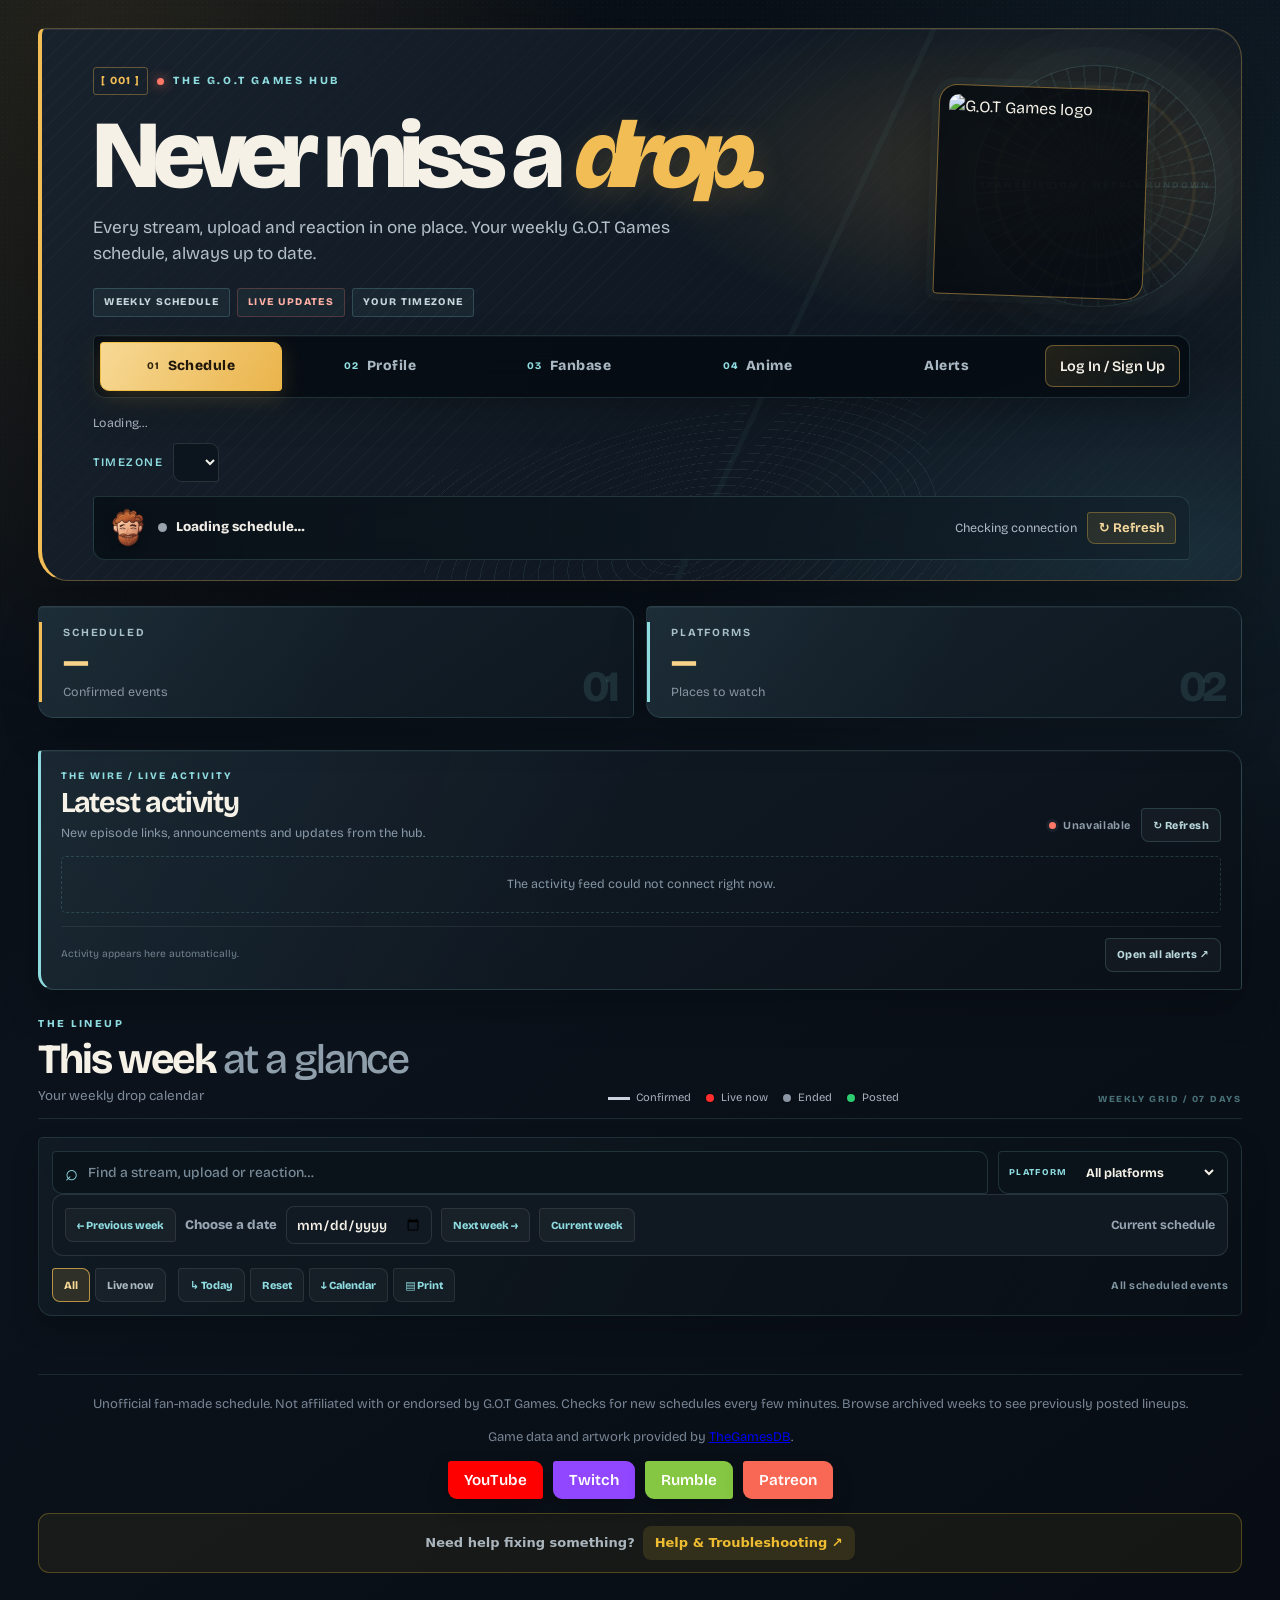
==== commit ce67913d: "Fix rapid archive week navigation state" ====
--- a/index.html
+++ b/index.html
@@ -2115,6 +2115,8 @@
 let latestScheduleData = null;
 let viewingArchivedWeek = false;
 let archiveWeekStart = null;
+let archiveNavigationRequest = 0;
+let requestedArchiveWeekStart = null;
 
 
 const scheduleIndicator = document.getElementById("scheduleIndicator");
@@ -2788,7 +2790,8 @@
   if(!data||!picker)return;
   const start=data.weekStart||mondayOf(dayKey(new Date()));
   const end=addDays(start,6);
-  picker.value=picker.value||dayKey(new Date());
+  picker.value=start;
+  if(!viewingArchivedWeek)requestedArchiveWeekStart=null;
   label.textContent=viewingArchivedWeek
     ? "Archive · "+start+" to "+end
     : "Current posted schedule";
@@ -2797,25 +2800,32 @@
 }
 
 async function showScheduleWeek(weekStart,forceArchive=false){
+  const requestId=++archiveNavigationRequest;
   const currentStart=latestScheduleData?.weekStart||mondayOf(dayKey(new Date()));
+  requestedArchiveWeekStart=weekStart;
+  const picker=document.getElementById("scheduleDatePicker");
+  const label=document.getElementById("archiveViewLabel");
+  picker.value=weekStart;
   if(weekStart===currentStart&&!forceArchive){
     viewingArchivedWeek=false;
+    requestedArchiveWeekStart=null;
     data=latestScheduleData;
     archiveWeekStart=currentStart;
     render();
     updateArchiveNavigation();
     return;
   }
-  const label=document.getElementById("archiveViewLabel");
   label.textContent="Loading archived week…";
   try{
     const response=await fetch("schedule/archive/"+weekStart+".json?t="+Date.now(),{cache:"no-store"});
     if(!response.ok)throw new Error("No saved schedule was found for the week of "+weekStart+".");
     const archived=await response.json();
     if(!archived||!Array.isArray(archived.events))throw new Error("That archived schedule is invalid.");
+    if(requestId!==archiveNavigationRequest)return;
     data=archived;
     viewingArchivedWeek=true;
     archiveWeekStart=weekStart;
+    requestedArchiveWeekStart=null;
     document.getElementById("scheduleSearch").value="";
     activeScheduleMode="all";
     document.querySelectorAll("[data-schedule-mode]").forEach(button=>{
@@ -2827,6 +2837,9 @@
     updateArchiveNavigation();
     document.getElementById("scheduleResultCount").textContent="Archived schedule · "+data.events.length+" events";
   }catch(error){
+    if(requestId!==archiveNavigationRequest)return;
+    requestedArchiveWeekStart=null;
+    picker.value=data?.weekStart||currentStart;
     label.textContent=error.message||"Archive unavailable";
   }
 }
@@ -2838,16 +2851,17 @@
 document.getElementById("previousScheduleWeek").addEventListener("click",()=>{
   if(!data)return;
   const picker=document.getElementById("scheduleDatePicker");
-  const selected=picker.value||data.weekStart;
-  picker.value=addDays(selected,-7);
-  showScheduleWeek(addDays(data.weekStart||mondayOf(dayKey(new Date())),-7),true);
+  const base=requestedArchiveWeekStart||archiveWeekStart||data.weekStart||mondayOf(dayKey(new Date()));
+  const target=addDays(base,-7);
+  picker.value=target;
+  showScheduleWeek(target,true);
 });
 document.getElementById("nextScheduleWeek").addEventListener("click",()=>{
   if(!viewingArchivedWeek||!data)return;
   const picker=document.getElementById("scheduleDatePicker");
-  const selected=picker.value||data.weekStart;
-  picker.value=addDays(selected,7);
-  const target=addDays(data.weekStart,7);
+  const base=requestedArchiveWeekStart||archiveWeekStart||data.weekStart;
+  const target=addDays(base,7);
+  picker.value=target;
   showScheduleWeek(target,target!==(latestScheduleData?.weekStart||""));
 });
 document.getElementById("currentScheduleWeek").addEventListener("click",()=>{
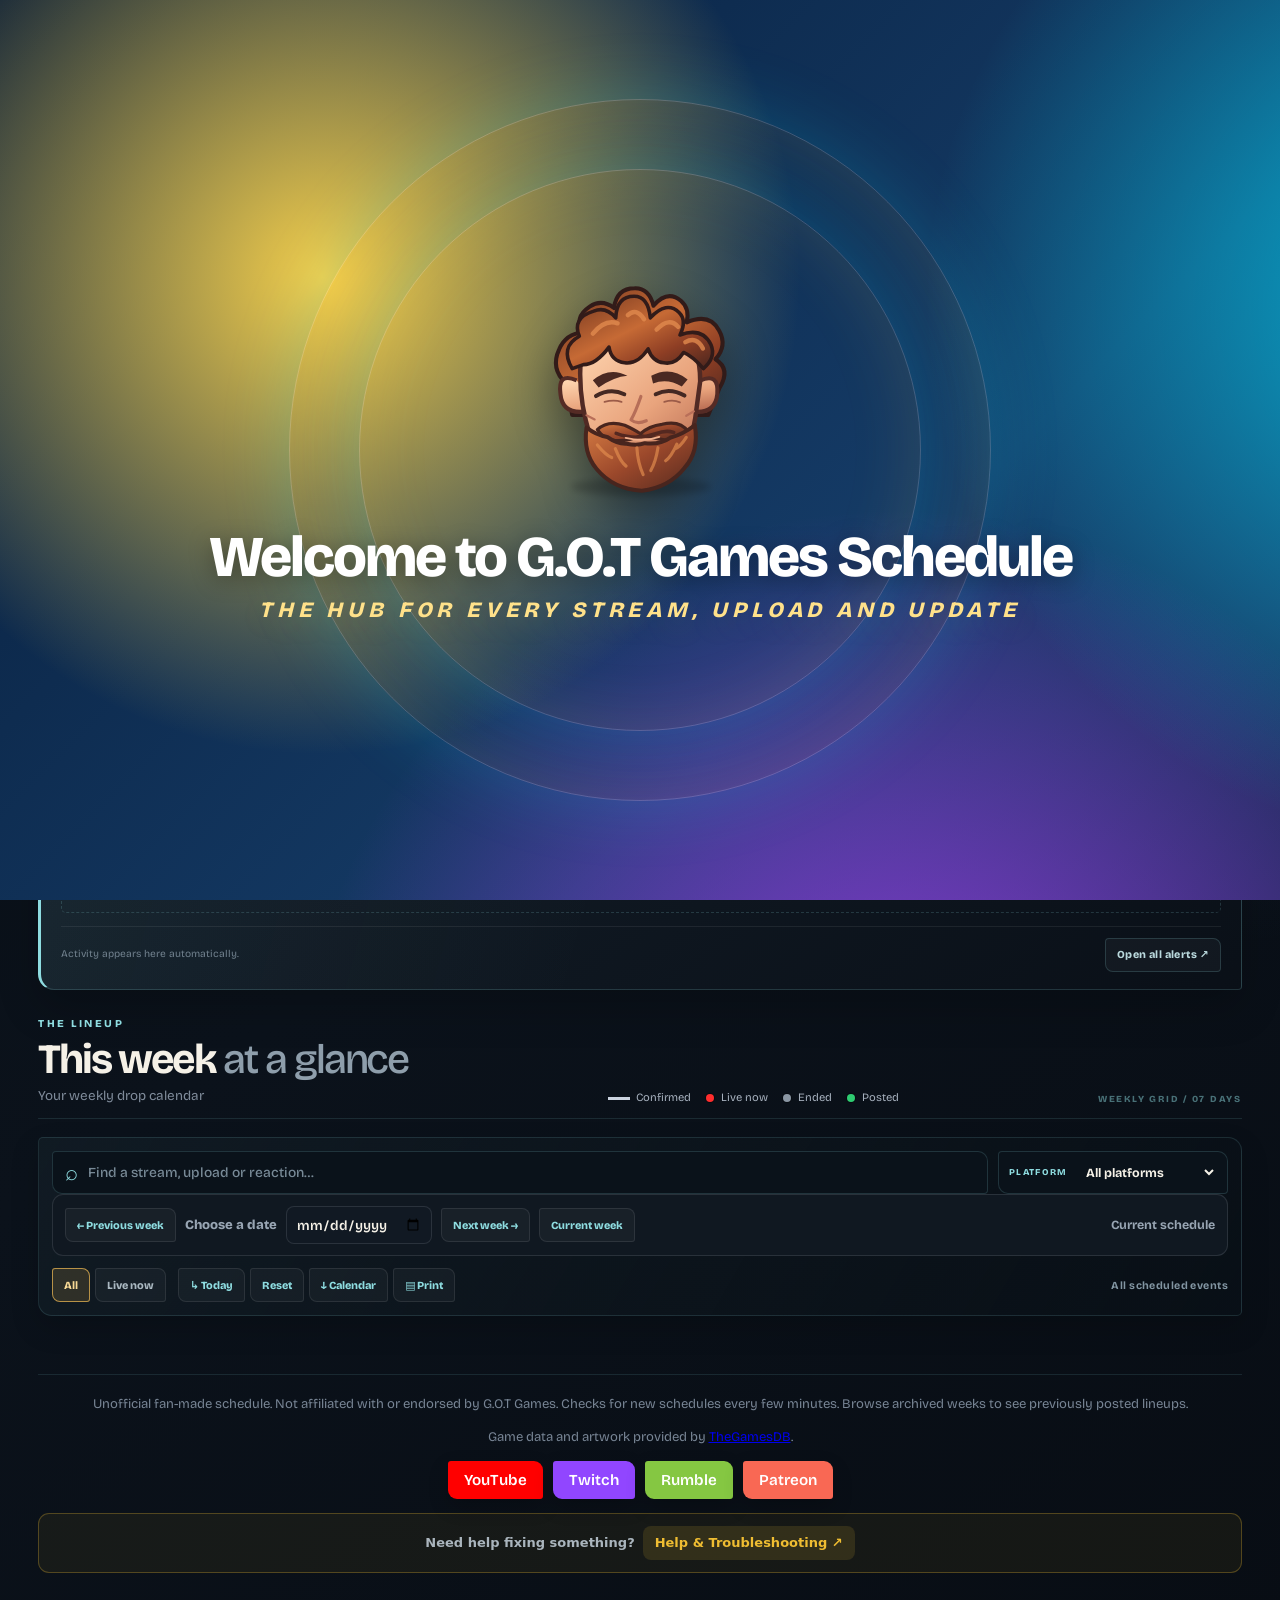
==== commit 3ccf51ea: "Allow next week during rapid archive navigation" ====
--- a/index.html
+++ b/index.html
@@ -2796,7 +2796,7 @@
     ? "Archive · "+start+" to "+end
     : "Current posted schedule";
   previous.disabled=false;
-  next.disabled=!viewingArchivedWeek;
+  next.disabled=!viewingArchivedWeek&&!requestedArchiveWeekStart;
 }
 
 async function showScheduleWeek(weekStart,forceArchive=false){
@@ -2849,17 +2849,18 @@
   showScheduleWeek(mondayForDate(event.target.value));
 });
 document.getElementById("previousScheduleWeek").addEventListener("click",()=>{
-  if(!data)return;
+  if(!data&&!latestScheduleData)return;
   const picker=document.getElementById("scheduleDatePicker");
-  const base=requestedArchiveWeekStart||archiveWeekStart||data.weekStart||mondayOf(dayKey(new Date()));
+  const base=requestedArchiveWeekStart||archiveWeekStart||data?.weekStart||latestScheduleData?.weekStart||mondayOf(dayKey(new Date()));
   const target=addDays(base,-7);
   picker.value=target;
   showScheduleWeek(target,true);
 });
 document.getElementById("nextScheduleWeek").addEventListener("click",()=>{
-  if(!viewingArchivedWeek||!data)return;
+  if(!data&&!latestScheduleData)return;
+  if(!viewingArchivedWeek&&!requestedArchiveWeekStart)return;
   const picker=document.getElementById("scheduleDatePicker");
-  const base=requestedArchiveWeekStart||archiveWeekStart||data.weekStart;
+  const base=requestedArchiveWeekStart||archiveWeekStart||data?.weekStart||latestScheduleData?.weekStart;
   const target=addDays(base,7);
   picker.value=target;
   showScheduleWeek(target,target!==(latestScheduleData?.weekStart||""));
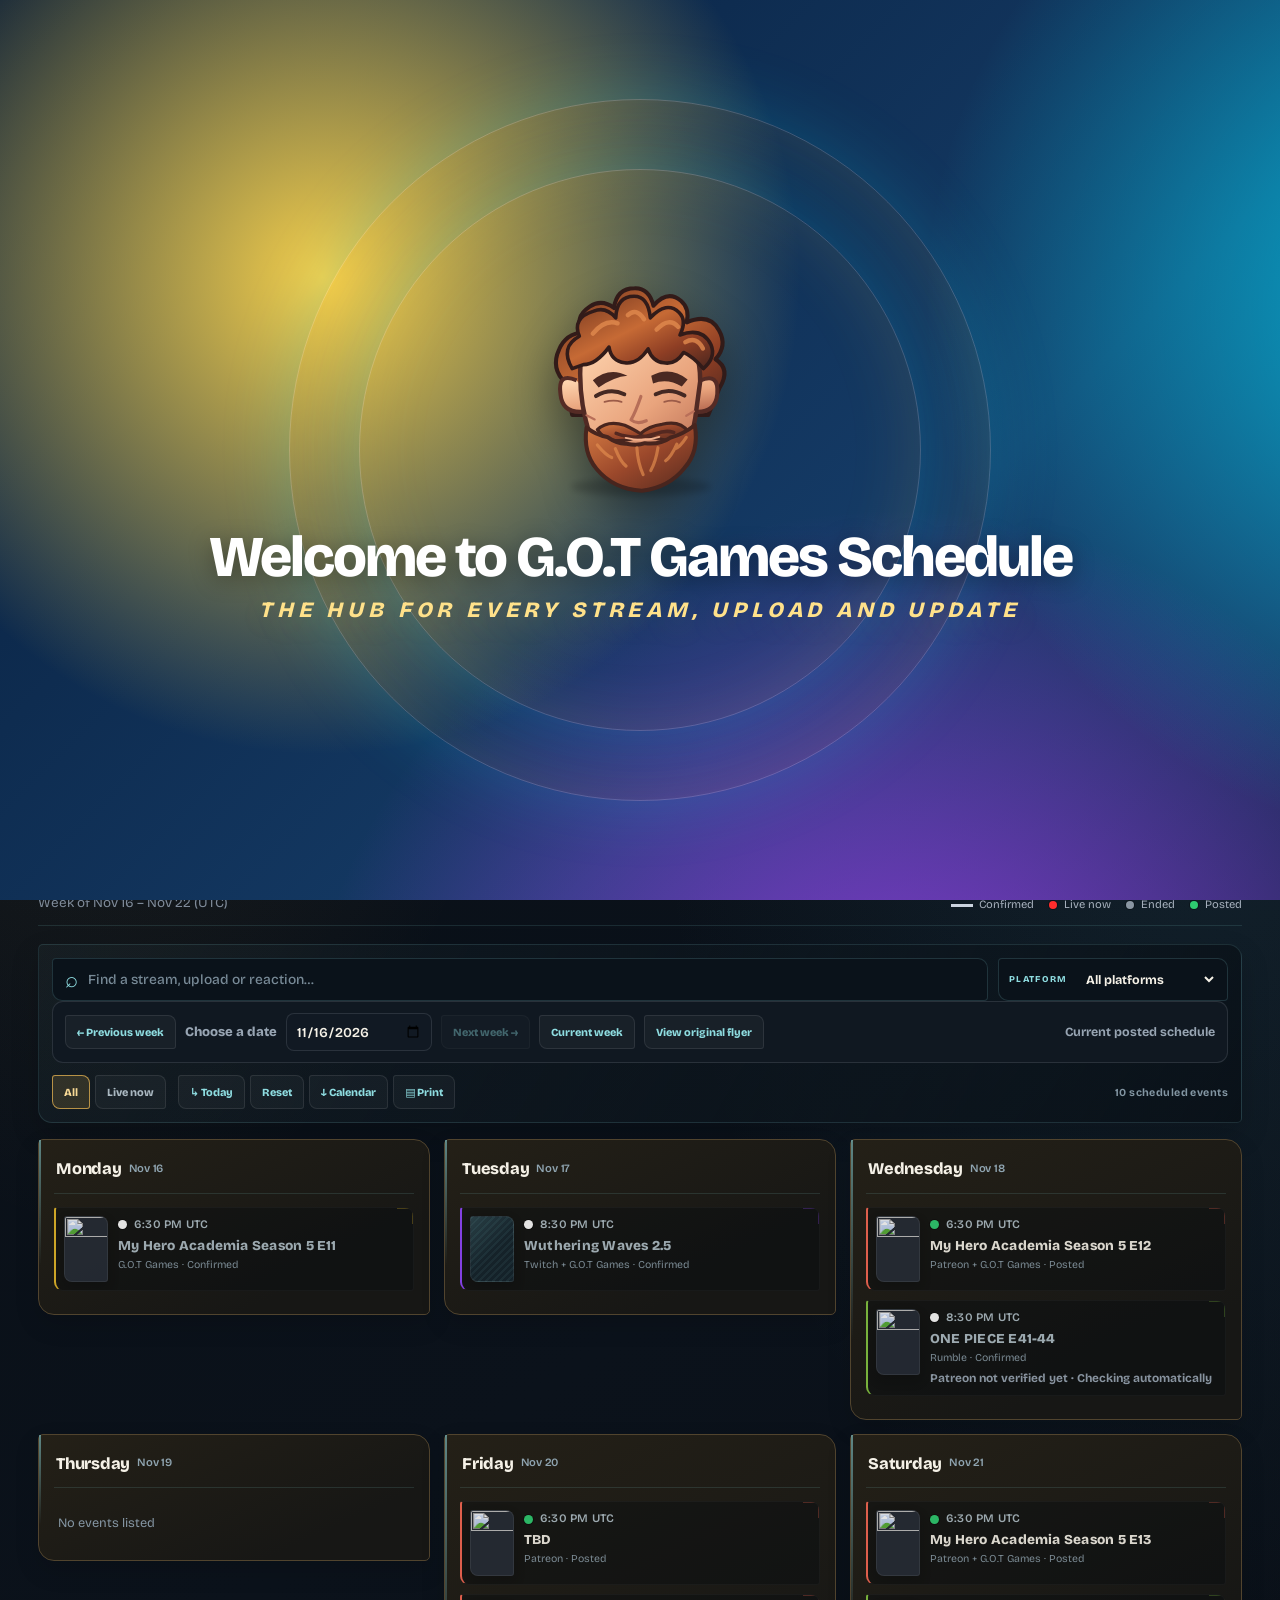
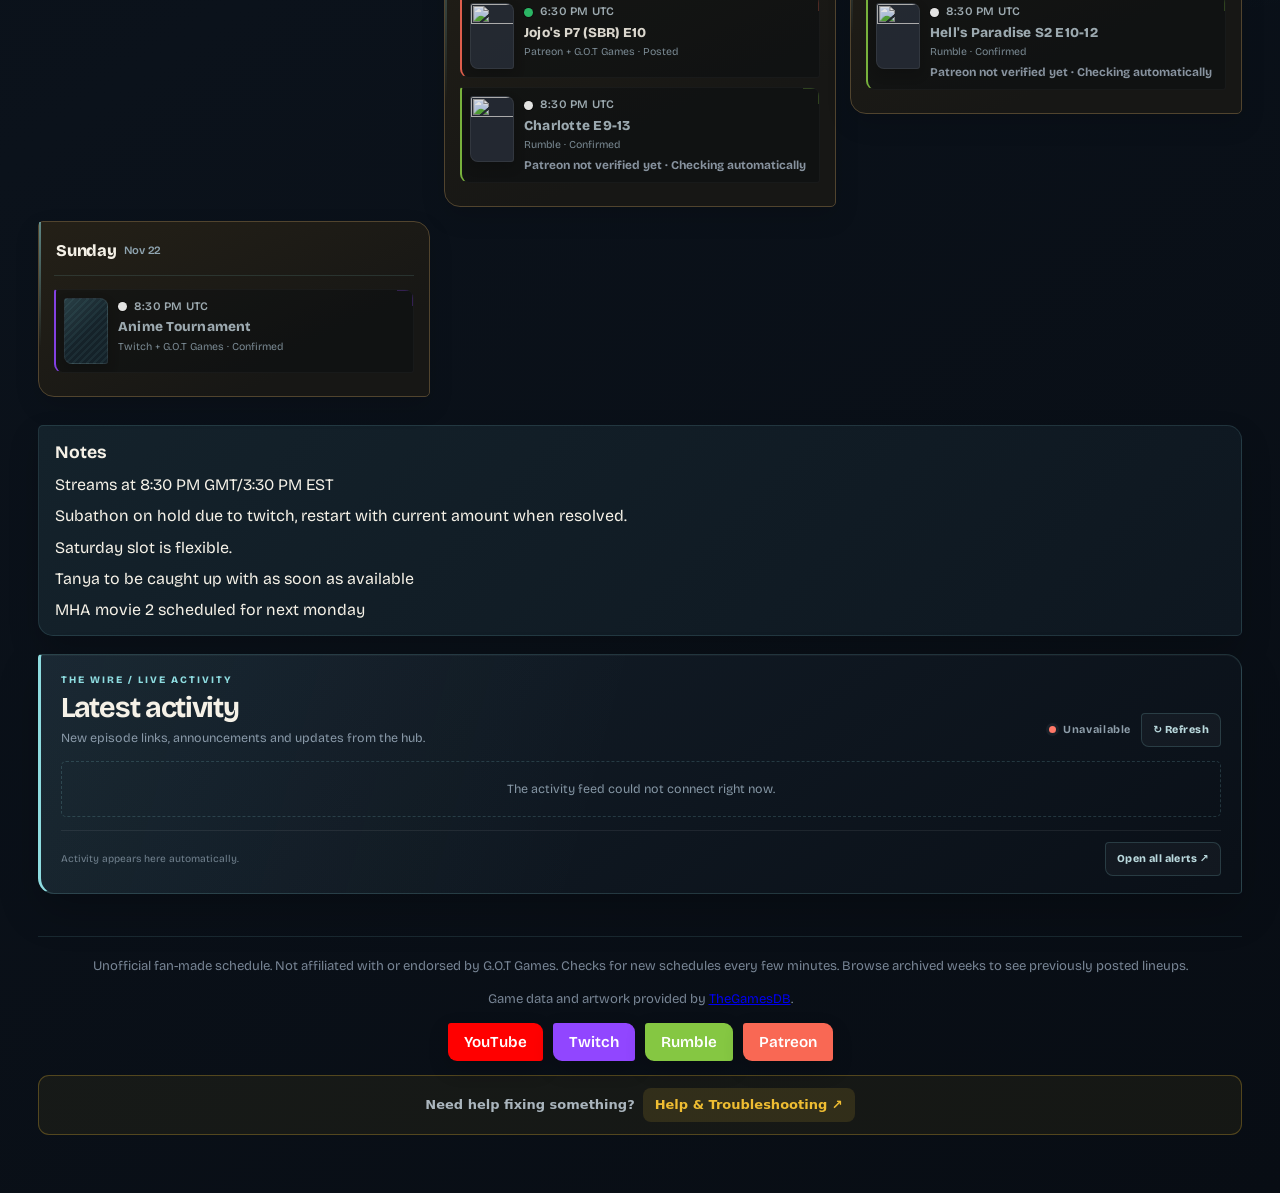
==== commit 0d79e4e3: "Build a broadcast rundown with verified flyers and local times Co-authored-by: Perplexity <noreply@p" ====
--- a/index.html
+++ b/index.html
@@ -232,6 +232,9 @@
 }
 .thumb{width:44px;aspect-ratio:2/3;object-fit:contain;border-radius:4px;background:color-mix(in srgb, var(--c) 18%, transparent)}
 .thumb.empty{display:block}
+.thumb.movie-thumb{display:flex;align-items:center;justify-content:center;
+  background:linear-gradient(145deg,#343434,#111);border:1px solid #777;
+  color:#ffd33d;font-size:22px;line-height:1;object-fit:contain}
 .ev .t{font-weight:600;font-size:.95rem}
 .ev .n{font-weight:400;display:block;margin:1px 0}
 .ev .k{font-size:.8rem;color:var(--mute)}
@@ -1504,6 +1507,7 @@
 #archiveViewLabel{margin-left:auto;color:var(--mute);font-size:.78rem;font-weight:700}
 @media(max-width:560px){.schedule-archive-nav{gap:7px}.schedule-archive-nav button{flex:1 1 42%}.schedule-archive-nav input{flex:1 1 145px;max-width:none}#archiveViewLabel{flex:1 1 100%;margin-left:0}}
 </style>
+<link rel="stylesheet" href="schedule-board.css">
 </head>
 <body>
 <div class="got-intro-screen" id="gotWelcomeIntro" role="status" aria-label="Welcome to G.O.T Games Schedule">
@@ -1514,14 +1518,13 @@
   <header class="hero">
     <div class="hero-top">
       <div class="hero-heading">
-        <div class="hero-kicker"><span class="kicker-dot"></span> THE G.O.T GAMES HUB</div>
-        <h1>Never miss a <span>drop.</span></h1>
-        <p class="sub">Every stream, upload and reaction in one place. Your weekly G.O.T Games schedule, always up to date.</p>
-        <div class="hero-tags"><span>WEEKLY SCHEDULE</span><span>LIVE UPDATES</span><span>YOUR TIMEZONE</span></div>
+        <div class="hero-kicker"><span class="kicker-dot"></span> THE G.O.T GAMES HUB / 01</div>
+        <h1>The weekly <span>rundown.</span></h1>
+        <p class="sub">Streams, uploads and reactions from the official weekly flyer, shown in your timezone.</p>
       </div>
 
       <div class="hero-stamp">
-        <img src="https://encrypted-tbn0.gstatic.com/images?q=tbn:ANd9GcRBZrOquWY5f4GYsoDC1SS-wPVVS3lFMO8wuOgYuCIK2Q&amp;s=10" alt="G.O.T Games logo" loading="eager" decoding="async">
+        <img src="favicon.png" alt="G.O.T Games logo" loading="eager" decoding="async">
       </div>
     </div>
 
@@ -1597,6 +1600,12 @@
   </div>
 
   <section class="week-overview" aria-label="This week's schedule summary">
+    <article class="broadcast-next">
+      <span class="section-kicker" id="nextEventLabel">ON THE SCHEDULE</span>
+      <h2 id="nextEventTitle">Loading the lineup…</h2>
+      <p id="nextEventDetails"></p>
+      <span id="nextEventCountdown" class="broadcast-clock" hidden></span>
+    </article>
     <article class="overview-card"><span>Scheduled</span><strong id="statSessions">—</strong><small>Confirmed events</small></article>
     <article class="overview-card"><span>Platforms</span><strong id="statPlatforms">—</strong><small>Places to watch</small></article>
   </section>
@@ -1651,7 +1660,7 @@
     <div class="section-heading">
       <div>
         <div class="section-kicker">THE LINEUP</div>
-        <h2 id="weekTitle">This week <span>at a glance</span></h2>
+        <h2 id="weekTitle"><span id="weekTitleMode">This week</span> at a glance</h2>
         <p id="rangeLabel">Your weekly drop calendar</p>
       </div>
       <div class="legend">
@@ -1665,7 +1674,7 @@
       <div class="schedule-tool-row">
         <label class="schedule-find" for="scheduleSearch">
           <span aria-hidden="true">⌕</span>
-          <input id="scheduleSearch" type="search" placeholder="Find a stream, upload or reaction…" autocomplete="off">
+          <input id="scheduleSearch" type="search" aria-label="Search the schedule" placeholder="Find a stream, upload or reaction…" autocomplete="off">
         </label>
         <label class="schedule-platform" for="schedulePlatformFilter">
           <span>PLATFORM</span>
@@ -1689,6 +1698,7 @@
         <input id="scheduleDatePicker" type="date">
         <button type="button" class="schedule-utility" id="nextScheduleWeek" aria-label="Next week">Next week →</button>
         <button type="button" class="schedule-utility" id="currentScheduleWeek">Current week</button>
+        <button type="button" class="schedule-utility" id="openScheduleFlyer" hidden>View original flyer</button>
         <span id="archiveViewLabel" role="status">Current schedule</span>
       </div>
       <div class="schedule-tool-bottom">
@@ -1707,6 +1717,11 @@
     </div>
     <main class="week" id="week" aria-live="polite"></main>
   </section>
+  <dialog class="flyer-dialog" id="scheduleFlyer" aria-labelledby="scheduleFlyerTitle">
+    <form method="dialog"><h2 id="scheduleFlyerTitle">Original schedule flyer</h2><button class="schedule-utility" value="close" autofocus>Close</button></form>
+    <p id="scheduleFlyerError" hidden>The flyer is unavailable. The schedule above is still available.</p>
+    <img id="scheduleFlyerImage" alt="Original weekly schedule flyer. The events are also listed in the calendar.">
+  </dialog>
 
   <section class="notes" id="notes" aria-label="Notes" hidden>
     <h2>Notes</h2>
@@ -1730,7 +1745,7 @@
 const SUPABASE_URL = "https://tzgxkiucsjampbresqkw.supabase.co";
 const SUPABASE_KEY = "sb_publishable_hOSPQ3wZ9TB3cqsj0ruHXQ_TLjEVN9E";
 
-const supabaseClient = window.supabase.createClient(
+const supabaseClient = window.supabase?.createClient(
   SUPABASE_URL,
   SUPABASE_KEY
 );
@@ -1857,6 +1872,11 @@
 }
 
 async function refreshAuthState(){
+  if(!supabaseClient){
+    accountButton.disabled=true;
+    accountButtonText.textContent="Account unavailable";
+    return;
+  }
   const {data, error} = await supabaseClient.auth.getSession();
 
   if(error){
@@ -2006,7 +2026,7 @@
 });
 
 /* Authentication listener */
-supabaseClient.auth.onAuthStateChange((_event, session)=>{
+supabaseClient?.auth.onAuthStateChange((_event, session)=>{
   currentUser = session?.user || null;
 
   setTimeout(()=>{
@@ -2237,7 +2257,8 @@
 async function loadScheduleOverrides(){
   try{
     const response=await fetch(SUPABASE_URL+"/functions/v1/schedule-admin",{
-      method:"GET",headers:{apikey:SUPABASE_KEY},cache:"no-store"
+      method:"GET",headers:{apikey:SUPABASE_KEY},cache:"no-store",
+      signal:AbortSignal.timeout(4500)
     });
     if(!response.ok)throw new Error("Could not load stream status updates.");
     const payload=await response.json();
@@ -2359,7 +2380,17 @@
   return key ? shows[key] : null;
 }
 
+function isGenericMovieTitle(title){
+  const value=normalizedPosterTitle(title);
+  // These are schedule placeholders, not the titles of actual films.
+  // Never send them through anime/game poster matching.
+  return ["movie","surprisemovie","movienight","movienightvote",
+    "film","surprisefilm","filmn night"].includes(value);
+}
+
 function posterFor(title){
+  // Generic movie slots use the dedicated clapperboard thumbnail below.
+  if(isGenericMovieTitle(title))return null;
   // Anime wins over game/franchise matches. This matters for anime such as
   // Cyberpunk: Edgerunners, whose wider franchise also has video games.
   const show=showFor(title);
@@ -2454,6 +2485,7 @@
   if(!data)return;
 
   const now=new Date();
+  const archivedView= viewingArchivedWeek;
   const today=dayKey(now);
   const weekStart=data.weekStart || mondayOf(today);
   const fmtTime=new Intl.DateTimeFormat("en-US",{
@@ -2474,22 +2506,26 @@
   const platformCount = new Set(events.map(ev => ev.platform).filter(Boolean)).size;
   document.getElementById("statSessions").textContent = String(confirmedCount);
   document.getElementById("statPlatforms").textContent = String(platformCount);
+  renderBroadcast(events, liveKeys, now, today);
 
   document.getElementById("range").textContent=
     "Week of "+new Intl.DateTimeFormat("en-US",{timeZone:"UTC",month:"short",day:"numeric"}).format(utc(weekStart))+
     " – "+new Intl.DateTimeFormat("en-US",{timeZone:"UTC",month:"short",day:"numeric"}).format(utc(addDays(weekStart,6)))+
     " ("+zoneName(now)+")";
+  document.getElementById("weekTitleMode").textContent=archivedView?"Archived week":"This week";
+  document.getElementById("rangeLabel").textContent=document.getElementById("range").textContent;
 
   document.getElementById("updated").textContent=
-    data.updated ? "Last updated "+new Intl.DateTimeFormat("en-US",{
+    Number.isFinite(Date.parse(data.updated)) ? "Last updated "+new Intl.DateTimeFormat("en-US",{
       timeZone:tz,dateStyle:"medium",timeStyle:"short"
     }).format(new Date(data.updated)) : "";
 
   const week=document.getElementById("week");
   week.replaceChildren();
 
-  for(let i=0;i<7;i++){
-    const ds=addDays(weekStart,i);
+  const nominalDays=Array.from({length:7},(_,i)=>addDays(weekStart,i));
+  const days=[...new Set([...nominalDays,...events.map(eventDay)])].sort();
+  for(const [i,ds] of days.entries()){
     const box=el("section","day"+(ds===today ? " today" : ""));
     box.style.setProperty("--i",i);
 
@@ -2500,38 +2536,45 @@
     h.append(el("small",null,new Intl.DateTimeFormat("en-US",{
       timeZone:"UTC",month:"short",day:"numeric"
     }).format(utc(ds))));
+    if(ds===today)h.append(el("span","day-flag","Today"));
+    if(!nominalDays.includes(ds))h.append(el("span","day-flag","Local time spillover"));
 
     box.append(h);
 
     const list=events.filter(ev=>eventDay(ev)===ds);
-    if(!list.length)box.append(el("p","none","Nothing posted yet"));
+    const noStream=Array.isArray(data.noStreamDays)&&data.noStreamDays.includes(ds);
+    if(!list.length&&!noStream)box.append(el("p","none","No events listed"));
 
     for(const ev of list){
+      const game=gameFor(ev.title);
       const p=PLATFORMS[ev.platform] || PLATFORMS.other;
       const predicted=ev.status==="predicted";
       const cancelled=["cancelled","canceled"].includes(String(ev.status||"").toLowerCase());
       const d=eventDate(ev);
-      const status=cancelled ? "cancelled" : predicted ? "none" : liveStatus(ev,now,liveKeys);
+      const status=cancelled ? "cancelled" : archivedView ? "none" : predicted ? "none" : liveStatus(ev,now,liveKeys);
       const live=status==="live";
-      const posted=!live && !predicted && !!d && d<=now &&
+      const posted=!archivedView && !live && !predicted && !!d && d<=now &&
         (isPatreon(ev) || ev.status==="posted");
 
       const row=el("div","ev"+
         (predicted ? " predicted" : "")+
         (cancelled ? " cancelled" : "")+
-        (d && d<now && !live && status!=="delayed" && !cancelled ? " past" : "")+
+        (!archivedView && d && d<now && !live && status!=="delayed" && !cancelled ? " past" : "")+
         (live ? " live" : ""));
 
       row.dataset.platform = ev.platform || "other";
-      row.dataset.status = cancelled ? "cancelled" : predicted ? "predicted" : live ? "live" : (d && d > now ? "upcoming" : "past");
+      row.dataset.status = cancelled ? "cancelled" : archivedView ? "archived" : predicted ? "predicted" : live ? "live" : (d && d > now ? "upcoming" : "past");
       row.dataset.start = d ? String(d.getTime()) : "";
       row.dataset.search = [ev.title || "", (ev.labels || []).join(" "), p.label].join(" ").toLowerCase();
       row.style.setProperty("--c",p.color);
       if(cancelled)row.classList.add("cancelled");
 
-      const game=gameFor(ev.title);
       const src=posterFor(ev.title);
-      if(src){
+      if(isGenericMovieTitle(ev.title)){
+        const movieThumb=el("div","thumb movie-thumb","🎬");
+        movieThumb.setAttribute("aria-label","Movie");
+        row.append(movieThumb);
+      }else if(src){
         const img=el("img","thumb");
         img.src=src;img.alt="";img.loading="lazy";img.decoding="async";
         row.append(img);
@@ -2567,7 +2610,7 @@
 
       t.append(name);
 
-      const statusText=cancelled ? "Cancelled" : predicted ? "Predicted" :
+      const statusText=cancelled ? "Cancelled" : archivedView ? "Archived" : predicted ? "Predicted" :
         posted ? "Posted" :
         live ? "Live now" :
         status==="ended" ? "Ended" : "Confirmed";
@@ -2582,7 +2625,7 @@
         );
       }
 
-      if(ev.platform==="rumble"||(ev.labels||[]).some(label=>/rumble/i.test(label))){
+      if(!archivedView && (ev.platform==="rumble"||(ev.labels||[]).some(label=>/rumble/i.test(label)))){
         const check=ev.patreon_check||{};
         const checkStatus=["verified","partial","pending"].includes(check.status)?check.status:"pending";
         const checkLine=el("div","patreon-check "+checkStatus);
@@ -2606,8 +2649,7 @@
       box.append(row);
     }
 
-    const noStreamDays=Array.isArray(data.noStreamDays)?data.noStreamDays:[];
-    if(noStreamDays.includes(ds)){
+    if(noStream){
       const row=el("div","ev no-stream");
       row.dataset.platform="all";
       row.dataset.status="past";
@@ -2615,7 +2657,7 @@
       row.dataset.search="no stream";
       row.append(el("div","thumb empty"));
       const body=el("div");
-      body.append(el("div","t","No Stream"),el("div","k","No stream scheduled"));
+      body.append(el("div","t","No Stream"),el("div","k","No stream on this day of the original flyer"));
       row.append(body);
       box.append(row);
     }
@@ -2629,6 +2671,39 @@
   document.getElementById("notesBody").replaceChildren(...notes.map(t=>el("p",null,t)));
   document.getElementById("notes").hidden=notes.length===0;
   updateArchiveNavigation();
+}
+
+function renderBroadcast(events, liveKeys, now, today){
+  const current=document.getElementById("nextEventTitle");
+  const label=document.getElementById("nextEventLabel");
+  const details=document.getElementById("nextEventDetails");
+  const clock=document.getElementById("nextEventCountdown");
+  const live=!viewingArchivedWeek&&events.find(ev=>liveKeys.has(eventKey(ev)));
+  const upcoming=!viewingArchivedWeek?events.filter(ev=>
+    ["confirmed","posted"].includes(ev.status)&&eventDate(ev)>now):[];
+  const next=upcoming.find(ev=>+eventDate(ev)===+eventDate(upcoming[0])&&!/^tbd$/i.test(ev.title))||upcoming[0];
+  const featured=live||next;
+  label.textContent=viewingArchivedWeek?"FROM THE ARCHIVE":live?"LIVE NOW":"NEXT SCHEDULED";
+  current.textContent=featured?(/^tbd$/i.test(featured.title)?"Title not yet announced":featured.title):viewingArchivedWeek?"Past lineup":"Nothing else scheduled";
+  if(featured){
+    const when=new Intl.DateTimeFormat("en-US",{timeZone:tz,weekday:"short",hour:"numeric",minute:"2-digit",timeZoneName:"short"}).format(eventDate(featured));
+    details.textContent=when+" · "+(PLATFORMS[featured.platform]?.label||"Other");
+  }else{
+    const count=events.filter(ev=>eventDay(ev)===today).length;
+    details.textContent=viewingArchivedWeek?"Times are shown in your selected timezone.":count+" listed today in this timezone.";
+  }
+  clock.hidden=!next||!!live;
+  if(!clock.hidden){
+    const minutes=Math.max(1,Math.ceil((eventDate(next)-now)/60000));
+    const days=Math.floor(minutes/1440),hours=Math.floor(minutes%1440/60);
+    clock.textContent="IN "+(days?days+"D ":"")+(hours?hours+"H ":"")+(minutes%60||(!days&&!hours)?minutes%60+"M":"");
+  }
+  const relative=data.image;
+  const immutable=typeof relative==="string"&&/^schedule\/images\/[a-f0-9]{24}\.png$/.test(relative);
+  const currentImage=!viewingArchivedWeek&&typeof relative==="string"&&/^schedule\/latest\.png(?:\?v=\d+)?$/.test(relative);
+  const flyer=document.getElementById("openScheduleFlyer");
+  flyer.hidden=!immutable&&!currentImage;
+  flyer.dataset.src=flyer.hidden?"":(scheduleDataFromRepo.get(data)?SCHEDULE_REPO:"")+relative;
 }
 
 let activeScheduleMode = "all";
@@ -2647,7 +2722,8 @@
     if(emptyNote) emptyNote.remove();
 
     for(const row of rows){
-      total++;
+      const isEvent=!row.classList.contains("no-stream");
+      if(isEvent)total++;
       const matchesText = !query || (row.dataset.search || "").includes(query);
       const matchesPlatform = platform === "all" || row.dataset.platform === platform;
       const matchesMode =
@@ -2655,7 +2731,7 @@
         (activeScheduleMode === "live" && row.dataset.status === "live");
       const show = matchesText && matchesPlatform && matchesMode;
       row.hidden = !show;
-      if(show){visible++;dayVisible++;}
+      if(show){if(isEvent)visible++;dayVisible++;}
     }
 
     if(rows.length && !dayVisible){
@@ -2726,6 +2802,41 @@
   document.getElementById("scheduleResultCount").textContent="Calendar exported · "+events.length+" events";
 }
 
+const SCHEDULE_REPO="https://raw.githubusercontent.com/jasoncoker010101-cmd/got-schedule-tracker/main/";
+const scheduleDataFromRepo=new WeakMap();
+const isPublicSite=["www.got-games-schedule.aclclouds.online","got-games-schedule.aclclouds.online","jasoncoker010101-cmd.github.io"].includes(location.hostname);
+function validDay(value){
+  return typeof value==="string"&&/^\d{4}-\d{2}-\d{2}$/.test(value)&&Number.isFinite(Date.parse(value))&&new Date(value).toISOString().slice(0,10)===value;
+}
+async function readSchedule(path,repo=false){
+  const r=await fetch((repo?SCHEDULE_REPO:"")+path+"?t="+Date.now(),
+    {cache:"no-store",signal:AbortSignal.timeout(repo?7000:4500)});
+  if(!r.ok)throw new Error("Schedule request returned HTTP "+r.status);
+  const payload=await r.json();
+  if(!validDay(payload?.weekStart)||new Date(payload.weekStart).getUTCDay()!==1||!Array.isArray(payload.events)||payload.events.some(ev=>
+    !ev||typeof ev.title!=="string"||!ev.title.trim()||
+    (ev.start?typeof ev.start!=="string"||!/(Z|[+-]\d\d:\d\d)$/.test(ev.start)||!Number.isFinite(Date.parse(ev.start)):
+      !validDay(ev.date))||
+    (ev.labels!=null&&(!Array.isArray(ev.labels)||ev.labels.some(text=>typeof text!=="string"))))){
+    throw new Error("Schedule data has an unexpected format");
+  }
+  scheduleDataFromRepo.set(payload,repo);
+  return payload;
+}
+async function newestSchedule(path){
+  if(!isPublicSite){
+    try{return await readSchedule(path);}catch(error){
+      if(path!=="schedule.json")throw error;
+      return readSchedule(path,true);
+    }
+  }
+  const resolved=await Promise.allSettled([readSchedule(path),readSchedule(path,true)]);
+  const available=resolved.filter(result=>result.status==="fulfilled").map(result=>result.value);
+  if(!available.length)throw resolved[0].reason;
+  return available.sort((a,b)=>b.weekStart.localeCompare(a.weekStart)||
+    (Date.parse(b.updated)||0)-(Date.parse(a.updated)||0)||
+    Number(scheduleDataFromRepo.get(b))-Number(scheduleDataFromRepo.get(a)))[0];
+}
 async function load(){
   if(scheduleLoading)return;
   scheduleLoading=true;
@@ -2733,41 +2844,41 @@
   refreshScheduleButton.textContent="Refreshing…";
   setScheduleStatus("loading",data?"Checking for schedule updates":"Loading schedule");
 
-  const controller=new AbortController();
-  const timeout=setTimeout(()=>controller.abort(),12000);
   try{
-    const r=await fetch("schedule.json?t="+Date.now(),{cache:"no-store",signal:controller.signal});
-    if(!r.ok)throw new Error("Schedule request returned HTTP "+r.status);
-    const nextData=await r.json();
-    if(!nextData||!Array.isArray(nextData.events))throw new Error("Schedule data has an unexpected format.");
+    const received=await newestSchedule("schedule.json");
+    const outdated=latestScheduleData&&(received.weekStart<latestScheduleData.weekStart||
+      (received.weekStart===latestScheduleData.weekStart&&
+        (Date.parse(received.updated)||0)<(Date.parse(latestScheduleData.updated)||0)));
+    const nextData=outdated?latestScheduleData:received;
+    const usedFallback=scheduleDataFromRepo.get(nextData);
 
     latestScheduleData=nextData;
     if(!viewingArchivedWeek){
       data=latestScheduleData;
       archiveWeekStart=data.weekStart||mondayOf(dayKey(new Date()));
     }
-    await loadScheduleOverrides();
+    loadScheduleOverrides().then(render);
     lastScheduleCheck=new Date();
     render();
     updateArchiveNavigation();
     resolveGameArtwork();
 
-    const sourceUpdated=data.updated?new Date(data.updated):null;
+    const sourceUpdated=nextData.updated?new Date(nextData.updated):null;
     const sourceAge=sourceUpdated&&!Number.isNaN(sourceUpdated.getTime())?Date.now()-sourceUpdated.getTime():null;
-    const sourceIsOld=sourceAge!==null&&sourceAge>8*24*60*60*1000;
+    const sourceIsOld=(sourceAge!==null&&sourceAge>8*24*60*60*1000)||addDays(nextData.weekStart,6)<dayKey(new Date());
     setScheduleStatus(sourceIsOld?"warning":"ready",
-      sourceIsOld?"Schedule loaded, but the posted data is old":"Schedule loaded",
-      data.events.length+" events");
+      sourceIsOld?"Schedule loaded, but the posted data is old":usedFallback?"Schedule synced from GitHub":"Schedule loaded",
+      nextData.events.length+" events");
   }catch(e){
     lastScheduleCheck=new Date();
     if(!data){
       document.getElementById("range").textContent="Couldn't load the schedule. Use Refresh to try again.";
+      document.getElementById("nextEventTitle").textContent="Schedule unavailable";
     }
     setScheduleStatus(data?"warning":"error",
       data?"Connection issue · showing the last loaded schedule":"Couldn't load the schedule",
       e?.name==="AbortError"?"request timed out":(e?.message||"check your connection"));
   }finally{
-    clearTimeout(timeout);
     scheduleLoading=false;
     refreshScheduleButton.disabled=false;
     refreshScheduleButton.textContent="↻ Refresh";
@@ -2817,10 +2928,8 @@
   }
   label.textContent="Loading archived week…";
   try{
-    const response=await fetch("schedule/archive/"+weekStart+".json?t="+Date.now(),{cache:"no-store"});
-    if(!response.ok)throw new Error("No saved schedule was found for the week of "+weekStart+".");
-    const archived=await response.json();
-    if(!archived||!Array.isArray(archived.events))throw new Error("That archived schedule is invalid.");
+    const archived=await newestSchedule("schedule/archive/"+weekStart+".json");
+    if(archived.weekStart!==weekStart)throw new Error("The archived week did not match the date requested.");
     if(requestId!==archiveNavigationRequest)return;
     data=archived;
     viewingArchivedWeek=true;
@@ -2840,7 +2949,7 @@
     if(requestId!==archiveNavigationRequest)return;
     requestedArchiveWeekStart=null;
     picker.value=data?.weekStart||currentStart;
-    label.textContent=error.message||"Archive unavailable";
+    label.textContent="Archive unavailable for the week of "+weekStart+".";
   }
 }
 
@@ -2875,6 +2984,18 @@
 refreshScheduleButton.addEventListener("click",()=>load());
 document.getElementById("exportCalendar").addEventListener("click",exportScheduleCalendar);
 document.getElementById("printSchedule").addEventListener("click",()=>window.print());
+document.querySelector(".site-foot").before(document.getElementById("activityFeed"));
+const flyerDialog=document.getElementById("scheduleFlyer");
+const flyerImage=document.getElementById("scheduleFlyerImage");
+const flyerError=document.getElementById("scheduleFlyerError");
+flyerImage.addEventListener("error",()=>{flyerImage.hidden=true;flyerError.hidden=false;});
+document.getElementById("openScheduleFlyer").addEventListener("click",event=>{
+  if(!event.currentTarget.dataset.src)return;
+  flyerError.hidden=true;
+  flyerImage.hidden=false;
+  flyerImage.src=event.currentTarget.dataset.src;
+  flyerDialog.showModal();
+});
 
 document.getElementById("scheduleSearch").addEventListener("input",applyScheduleFilters);
 document.getElementById("schedulePlatformFilter").addEventListener("change",applyScheduleFilters);
@@ -2889,8 +3010,10 @@
     applyScheduleFilters();
   });
 });
-document.getElementById("todayJump").addEventListener("click",()=>{
+document.getElementById("todayJump").addEventListener("click",async()=>{
+  if(viewingArchivedWeek&&latestScheduleData)await showScheduleWeek(latestScheduleData.weekStart);
   const todayCard = document.querySelector("#week .day.today");
+  if(!todayCard)document.getElementById("scheduleResultCount").textContent="Today is outside the posted schedule.";
   (todayCard || document.getElementById("weekTitle")).scrollIntoView({
     behavior:window.matchMedia("(prefers-reduced-motion: reduce)").matches ? "auto" : "smooth",
     block:"center"
@@ -2977,12 +3100,18 @@
 }
 
 async function loadLive(){
-  try{
-    const r=await fetch("live.json?t="+Date.now(),{cache:"no-store"});
-    liveFeed=r.ok ? await r.json() : null;
-  }catch(e){
-    liveFeed=null;
-  }
+  const mirrors=isPublicSite?[SCHEDULE_REPO,""]:[""];
+  const outcomes=await Promise.allSettled(mirrors.map(async base=>{
+    const r=await fetch(base+"live.json?t="+Date.now(),{cache:"no-store",signal:AbortSignal.timeout(4500)});
+    if(!r.ok)throw Error("Live status is unavailable");
+    const value=await r.json();
+    if(!value?.platforms||!Number.isFinite(Date.parse(value.updated)))throw Error("Invalid live status");
+    return value;
+  }));
+  const candidate=outcomes.filter(item=>item.status==="fulfilled").map(item=>item.value)
+    .sort((a,b)=>Date.parse(b.updated)-Date.parse(a.updated))[0];
+  if(candidate)liveFeed=candidate;
+  if(liveFeed&&Date.now()-Date.parse(liveFeed.updated)>3*60*60*1000)liveFeed=null;
   render();
 }
 
@@ -3000,7 +3129,7 @@
   /* ===== TWITCH LIVE = RUMBLE LIVE (he streams on both at the same time) ===== */
 const SIMULCAST_PLATFORMS=["twitch","rumble"];
 const SIMULCAST_WINDOW_MS=8*60*60*1000;
-const twitchIsLive=()=>!!(liveFeed&&liveFeed.platforms&&liveFeed.platforms.twitch);
+const twitchIsLive=()=>liveFeed?.platforms?.twitch===true;
 
 currentLiveKeys=function(events,now){
   const keys=new Set();
--- a/schedule-board.css
+++ b/schedule-board.css
@@ -0,0 +1,47 @@
+/* Homepage broadcast board. Community pages retain their existing styles. */
+.hero {
+  border-color: #735524;
+  background: repeating-linear-gradient(120deg,transparent 0 23px,#d2a14b09 24px 25px),
+    radial-gradient(ellipse at 86% 4%,#593c13 0,transparent 50%),#171512;
+}
+.hero-heading h1 span {color:#ffcd72}
+.hero-stamp img {object-fit:contain}
+.week-overview {grid-template-columns:minmax(0,3fr) minmax(120px,1fr) minmax(120px,1fr);align-items:stretch}
+.broadcast-next {
+  min-width:0;position:relative;overflow:hidden;display:grid;align-content:center;gap:.45rem;
+  padding:clamp(16px,2.8vw,32px);border:1px solid #81612d;border-left:5px solid #f2bd55;
+  border-radius:4px 18px 4px 18px;background:linear-gradient(120deg,#332614,#1c1813 68%);
+}
+.broadcast-next .section-kicker,.section-heading .section-kicker {color:#ffcd72}
+.broadcast-next h2 {margin:0;color:#fff4df;font-size:clamp(1.25rem,3vw,2.05rem);line-height:1.14;overflow-wrap:anywhere}
+.broadcast-next p {margin:0;color:#dcc9a6;font-size:.87rem}
+.broadcast-clock {width:fit-content;padding:.3rem .5rem;border:1px solid #8f6f37;color:#ffcd72;font:800 .78rem/1.2 monospace;letter-spacing:.1em}
+.section-heading::after {content:"";display:none}
+.section-heading #weekTitleMode {color:inherit}
+.week {grid-template-columns:repeat(3,minmax(0,1fr));gap:14px;align-items:start}
+.day {
+  min-height:0;overflow:visible;border-color:#51442e;
+  background:linear-gradient(155deg,#242017,#171715 75%);box-shadow:0 10px 25px #0002;
+}
+.day::before,.day.today::before,.day.today h2 small::after {content:none}
+.day h2 {display:flex;align-items:center;justify-content:initial;flex-wrap:wrap;gap:.45rem}
+.day h2 small {margin:0}
+.day.today {border-color:#f2bd55;background:linear-gradient(155deg,#3a2a16,#1c1a17 70%)}
+.day-flag {margin-left:auto;padding:.25rem .4rem;background:#483614;color:#ffe2a1;font-size:.64rem;letter-spacing:.03em}
+.week .ev {min-width:0;overflow-wrap:anywhere}
+.week .ev.past {opacity:.88}
+.week [hidden],.broadcast-clock[hidden],#openScheduleFlyer[hidden] {display:none!important}
+.flyer-dialog {width:min(720px,94vw);max-height:90dvh;padding:18px;border:1px solid #a37e39;border-radius:12px;background:#1f1b15;color:#fff2d7}
+.flyer-dialog::backdrop {background:#000c}
+.flyer-dialog form {display:flex;align-items:center;justify-content:space-between;gap:12px;margin:0 0 12px}
+.flyer-dialog h2 {font-size:1.05rem;margin:0}
+.flyer-dialog img {display:block;width:100%;max-height:75dvh;object-fit:contain}
+.flyer-dialog img[hidden] {display:none}
+.schedule-tools :focus-visible,.flyer-dialog :focus-visible {outline:2px solid #ffcd72;outline-offset:3px}
+@media(max-width:1010px){.week {grid-template-columns:repeat(2,minmax(0,1fr))}}
+@media(max-width:660px){
+  .week-overview {grid-template-columns:repeat(2,minmax(0,1fr))}
+  .broadcast-next {grid-column:1/-1}
+  .week {grid-template-columns:minmax(0,1fr)}
+}
+@media print {.activity-feed,.flyer-dialog {display:none!important}}
